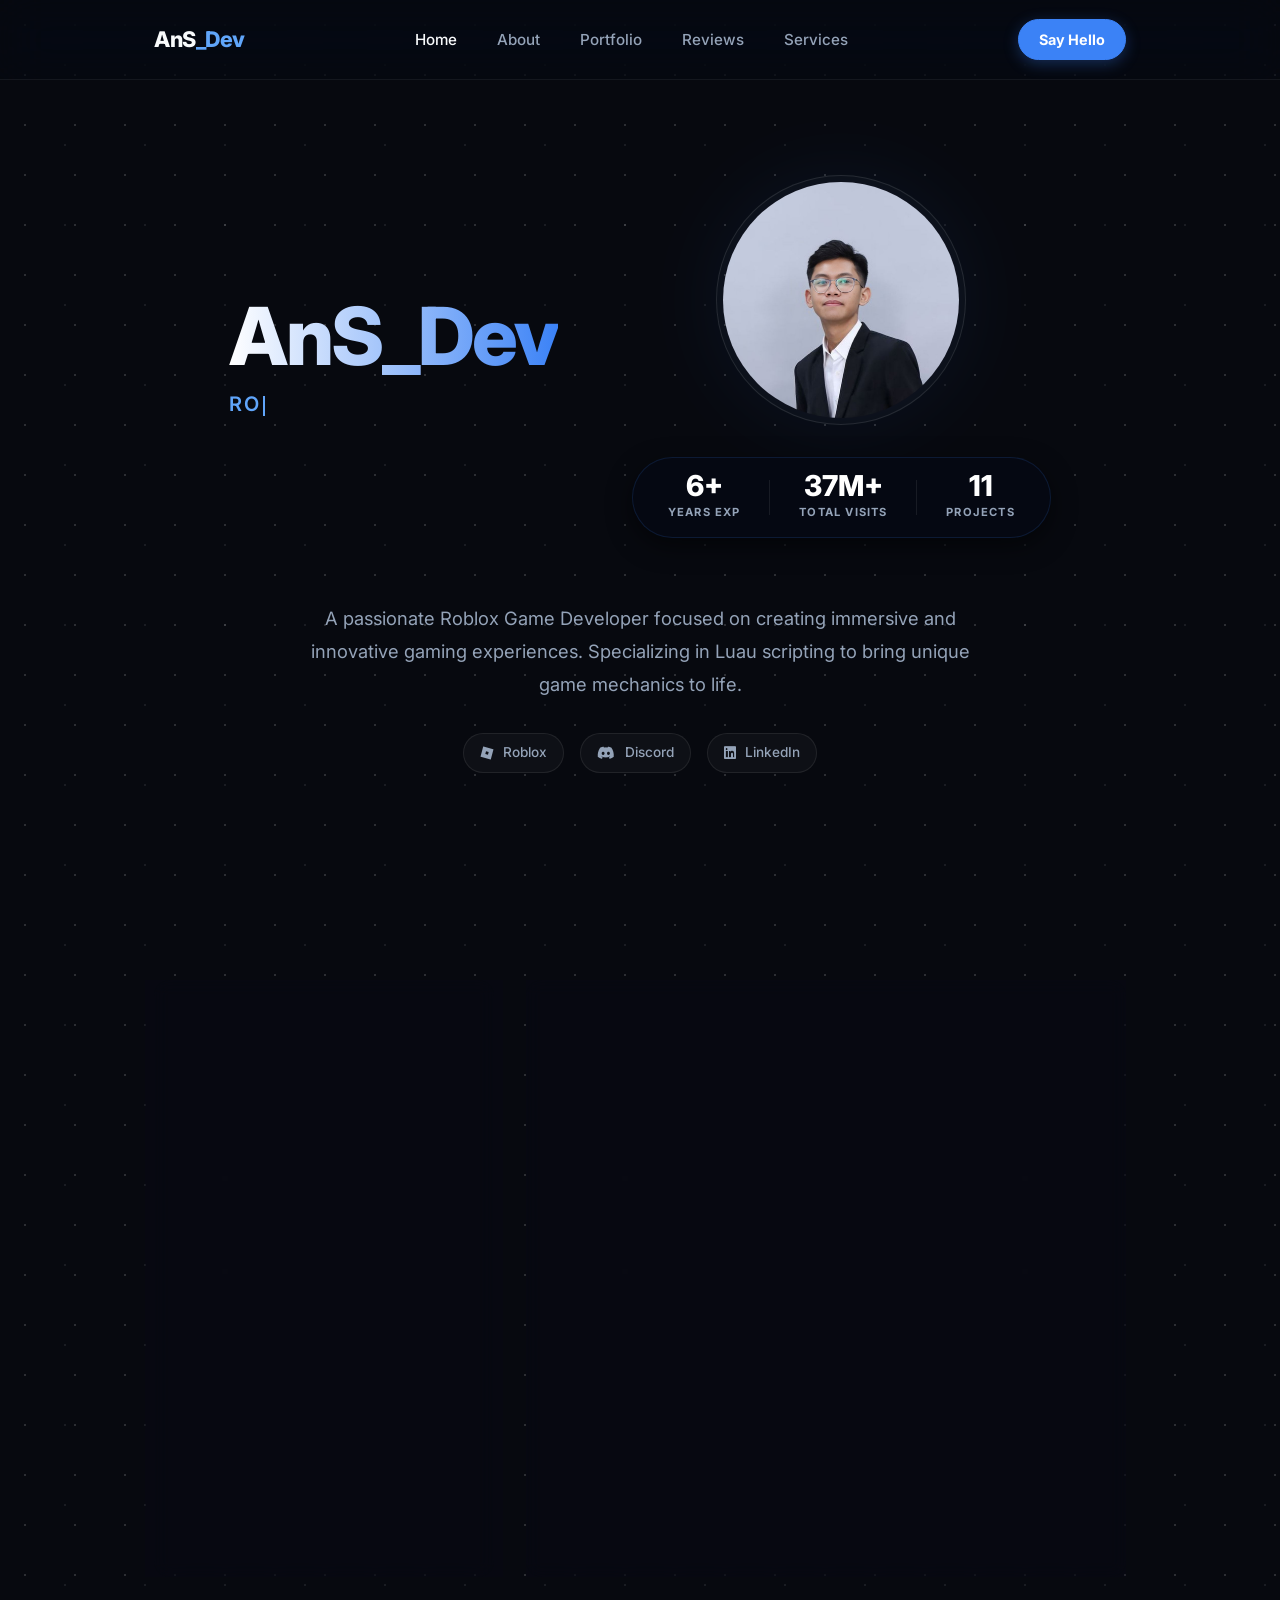
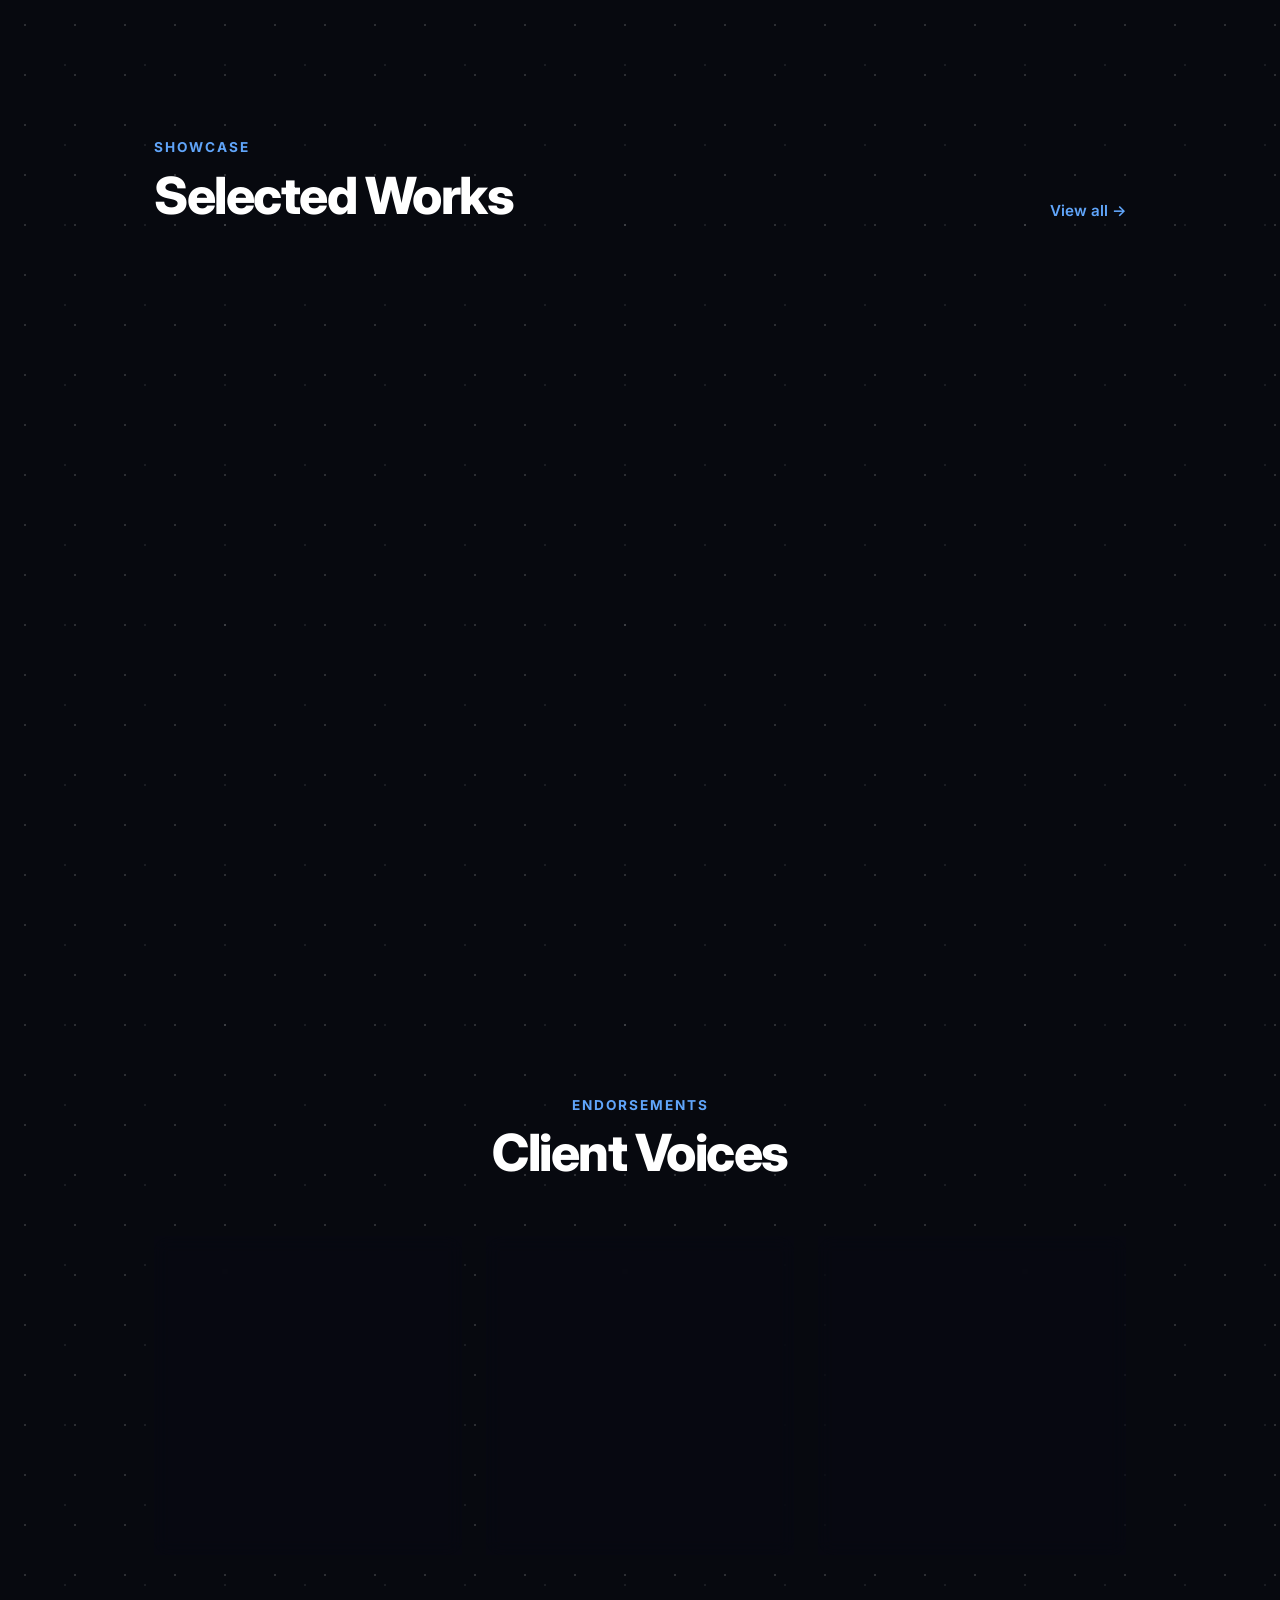
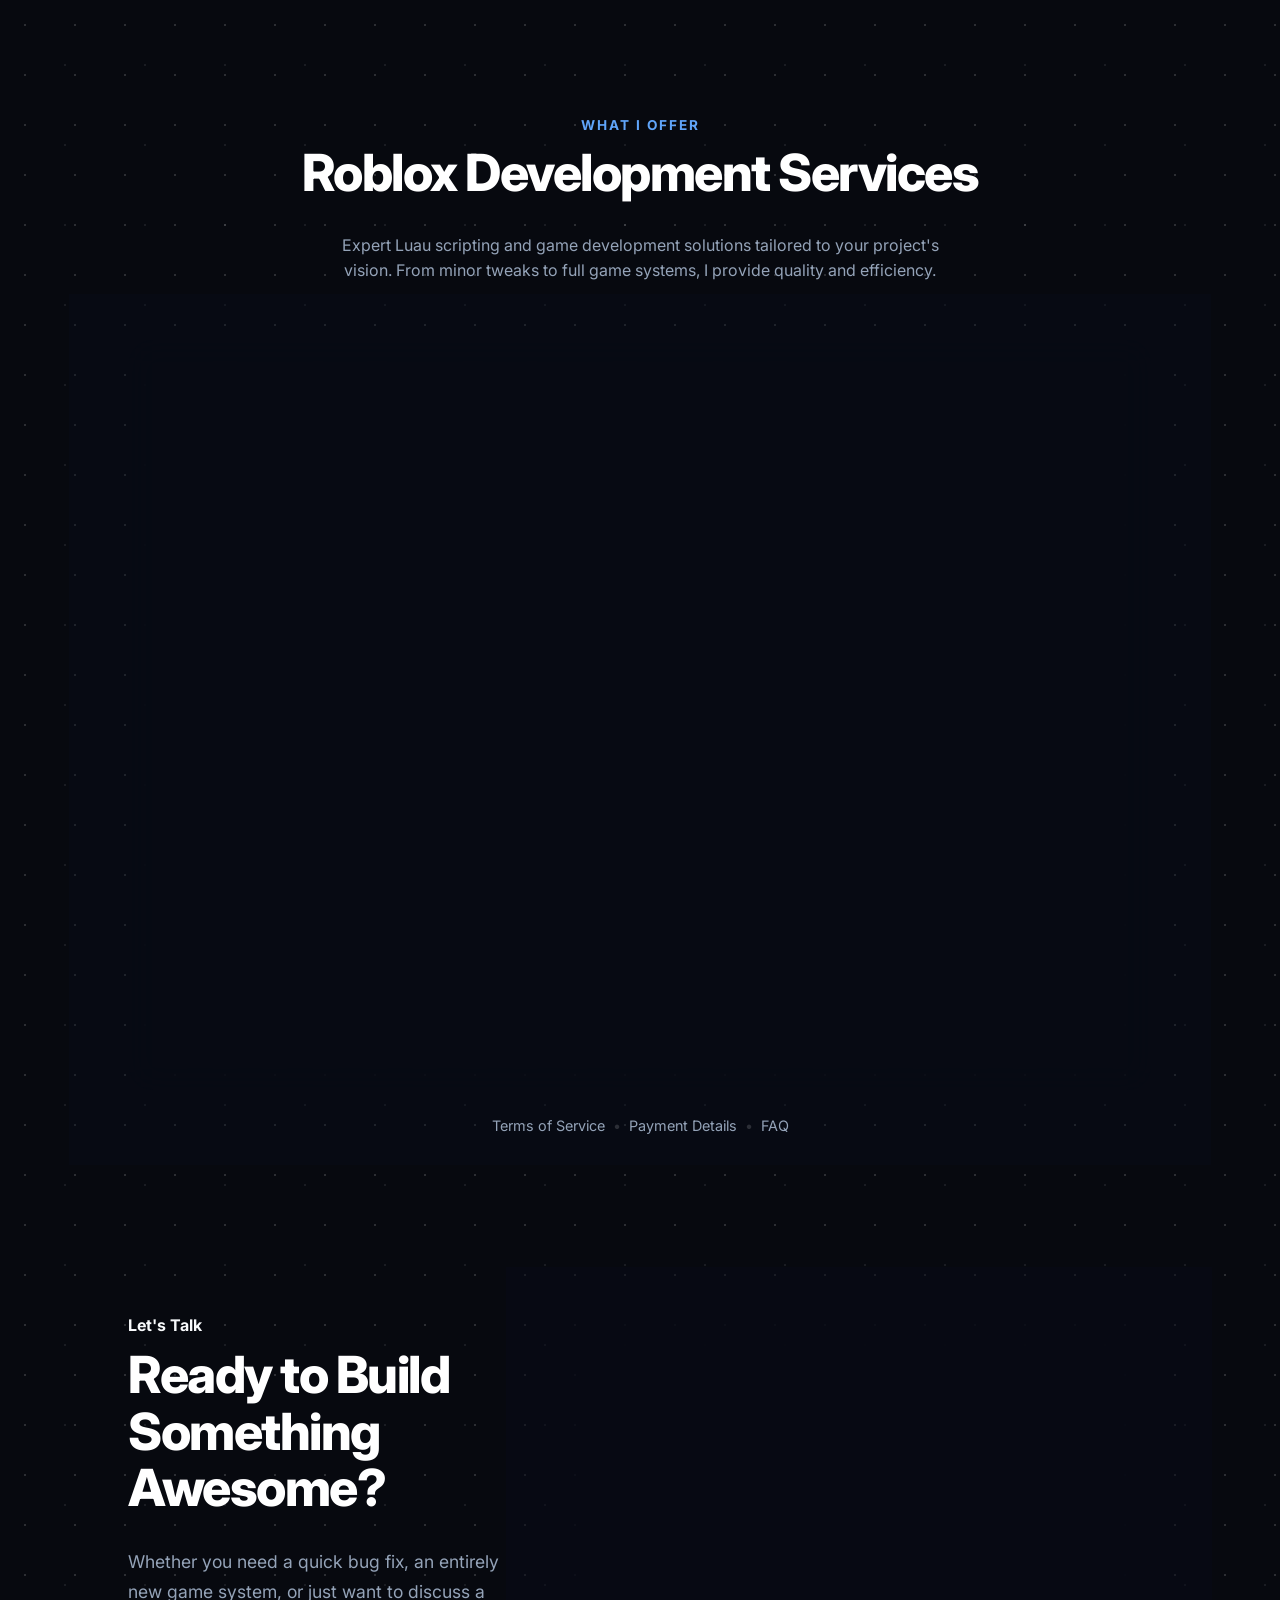
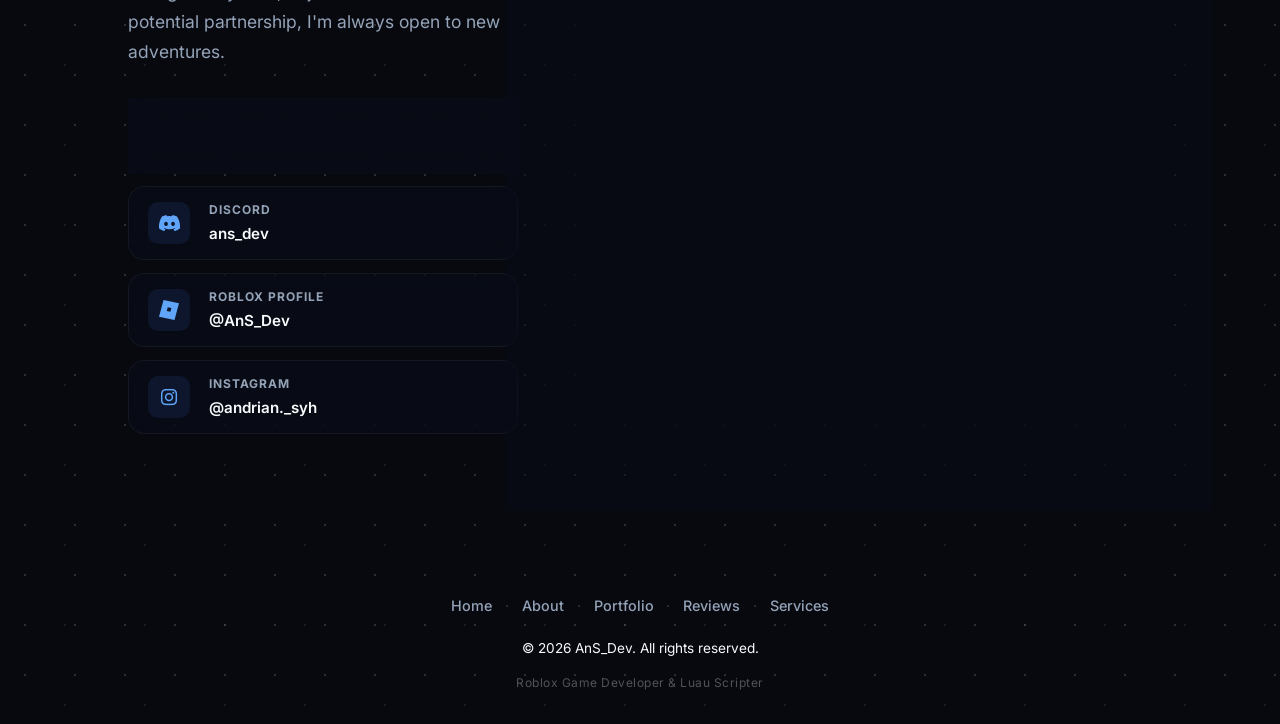
==== index.html @ 60442f39 "Add files via upload" ====
<!DOCTYPE html>
<html lang="en">

<head>
  <meta charset="UTF-8">
  <meta name="viewport" content="width=device-width, initial-scale=1.0">
  <title>AnS_Dev | Roblox Developer</title>
  <link rel="icon" type="image/jpeg" href="assets/images/fav-icon.webp">

  <link rel="preconnect" href="https://fonts.googleapis.com">
  <link rel="preconnect" href="https://fonts.gstatic.com" crossorigin>
  <link href="https://fonts.googleapis.com/css2?family=Inter:wght@400;500;600;700;800;900&display=swap"
    rel="stylesheet">
  <link rel="stylesheet" href="https://cdnjs.cloudflare.com/ajax/libs/font-awesome/6.5.2/css/all.min.css">

  <link rel="stylesheet" href="css/variables.css">
  <link rel="stylesheet" href="css/base.css">
  <link rel="stylesheet" href="css/components.css">
  <link rel="stylesheet" href="css/home.css">
  <link rel="stylesheet" href="css/about.css">
  <link rel="stylesheet" href="css/portfolio.css">
  <link rel="stylesheet" href="css/services.css">
  <link rel="stylesheet" href="css/contact.css">

  <script src="https://www.google.com/recaptcha/api.js" async defer></script>
</head>

<body>

  <!-- Navigation -->
  <header id="site-header">
    <div class="container nav-container">
      <a href="#home" class="logo">AnS<span>_Dev</span></a>
      <nav>
        <ul class="nav-links">
          <li><a href="#home" class="active">Home</a></li>
          <li><a href="#about">About</a></li>
          <li><a href="#portfolio">Portfolio</a></li>
          <li><a href="#reputation">Reviews</a></li>
          <li><a href="#services">Services</a></li>
        </ul>
      </nav>
      <div class="nav-actions" style="display: flex; align-items: center; gap: 1rem;">
        <a href="#contact" class="btn btn-primary">Say Hello</a>

        <!-- Mobile Menu Toggle -->
        <button class="mobile-toggle-btn" id="mobile-toggle-btn" aria-label="Toggle Menu">
          <span class="toggle-line toggle-line-top"></span>
          <span class="toggle-line toggle-line-bottom"></span>
        </button>
      </div>
    </div>
  </header>

  <!-- Mobile Glass Overlay Menu -->
  <div class="mobile-glass-menu" id="mobile-glass-menu">
    <div class="mobile-nav-container">
      <a href="#home" class="mobile-nav-item active">Home</a>
      <a href="#about" class="mobile-nav-item">About</a>
      <a href="#portfolio" class="mobile-nav-item">Portfolio</a>
      <a href="#reputation" class="mobile-nav-item">Reviews</a>
      <a href="#services" class="mobile-nav-item">Services</a>
    </div>
  </div>

  <main>
    <!-- Hybrid Layout Hero Section with Stats -->
    <section id="home" class="hero-section">
      <div class="container hero-container">

        <!-- Top Half: Title (Left) + Avatar & Stats (Right) -->
        <div class="hero-top-row">

          <div class="hero-title-group">
            <h1 class="hero-title" id="ui-profile-name">AnS_Dev</h1>
            <div class="hero-subtitle">
              <span class="typed-text"></span><span class="cursor"></span>
            </div>
          </div>

          <!-- Column for profile and stats combined -->
          <div class="hero-right-col">
            <div class="hero-avatar-large">
              <img id="ui-profile-avatar" src="assets/images/hero-img.jpg" alt="Profile">
            </div>

            <!-- Flexing Stats in a Pill -->
            <div class="hero-stats-mini" id="ui-stats-container">
              <!-- Auto generated by app.js from config.js -->
            </div>
          </div>

        </div>

        <!-- Bottom Half: Centered Description + Social Pills -->
        <div class="hero-bottom-group">
          <p class="hero-desc" id="ui-profile-desc">
            <!-- Auto generated by app.js from config.js -->
          </p>

          <div class="hero-social-actions">
            <!-- Social Pill: Roblox -->
            <a id="ui-social-roblox" href="#" target="_blank" class="social-pill" title="Roblox">
              <svg xmlns="http://www.w3.org/2000/svg" viewBox="0 0 256 256">
                <g transform="scale(5.12,5.12)">
                  <path
                    d="M12.125,1.99805c-0.43898,0.01834 -0.81457,0.32104 -0.92578,0.74609l-9.16602,34.83203c-0.06779,0.25668 -0.03074,0.52977 0.10298,0.75911c0.13372,0.22934 0.35314,0.3961 0.60991,0.46354l34.83398,9.16797c0.25668,0.06779 0.52977,0.03074 0.75911,-0.10298c0.22934,-0.13372 0.3961,-0.35314 0.46354,-0.60991l9.16602,-34.83398c0.06779,-0.25668 0.03074,-0.52977 -0.10298,-0.75911c-0.13372,-0.22934 -0.35314,-0.3961 -0.60991,-0.46354l-34.83398,-9.16602c-0.09674,-0.02587 -0.19681,-0.03706 -0.29687,-0.0332zM21.5,19l9.5,2.5l-2.5,9.5l-9.5,-2.5z">
                  </path>
                </g>
              </svg>
              Roblox
            </a>

            <!-- Social Pill: Discord -->
            <a id="ui-social-discord" href="#" target="_blank" class="social-pill" title="Discord">
              <i class="fab fa-discord"></i> Discord
            </a>

            <!-- Social Pill: LinkedIn -->
            <a id="ui-social-linkedin" href="#" target="_blank" class="social-pill" title="LinkedIn">
              <i class="fab fa-linkedin"></i> LinkedIn
            </a>
          </div>
        </div>

      </div>
    </section>

    <!-- About Section -->
    <section id="about" class="about-section" style="padding: 5rem 0;">
      <div class="container about-bento-grid">

        <!-- Left: Image Card, Tags, & Download CV -->
        <div class="glass-panel about-image-card">
          <div class="about-img-wrapper">
            <img id="ui-about-img" src="" alt="About Me">
          </div>

          <div class="about-skills-container" id="ui-about-skills">
            <!-- Auto generated by app.js -->
          </div>

          <div class="about-action-btn" style="width: 100%; display: flex; justify-content: center;">
            <a href="#" id="ui-about-cv" download class="btn btn-primary"
              style="padding-left: 2rem; padding-right: 2rem;">Download CV</a>
          </div>
        </div>

        <!-- Right: Text Description Card -->
        <div class="glass-panel about-content-card">
          <h4 class="section-eyebrow" id="ui-about-eyebrow"></h4>
          <h2 class="section-title-modern" id="ui-about-title"></h2>

          <div class="about-text-container" id="ui-about-paragraphs">
            <!-- Auto generated by app.js -->
          </div>
        </div>

      </div>
    </section>

    <!-- Portfolio / Projects Marquee Section -->
    <section id="portfolio" class="portfolio-section" style="padding: 5rem 0; overflow: hidden;">
      <div class="container">

        <!-- Header Controls -->
        <div style="display: flex; justify-content: space-between; align-items: flex-end; margin-bottom: 2rem;">
          <div>
            <h4 class="section-eyebrow">SHOWCASE</h4>
            <h2 class="section-title-modern" style="margin-bottom: 0;">Selected Works</h2>
          </div>

          <a href="projects.html" class="view-all-link">View all &rarr;</a>
        </div>

        <!-- Infinite Marquee Track Container -->
        <div class="marquee-track-container" id="ui-marquee-viewport">
          <div class="marquee-track" id="ui-portfolio-marquee-1">
            <!-- Auto generated by app.js -->
          </div>
          <div class="marquee-track track-reverse" id="ui-portfolio-marquee-2" style="margin-top: 1.5rem;">
            <!-- Auto generated by app.js -->
          </div>
        </div>

      </div>
    </section>

    <!-- Client Endorsements / Reputation Section -->
    <section id="reputation" class="reputation-section" style="padding: 5rem 0;">
      <div class="container">

        <div style="text-align: center; margin-bottom: 3.5rem;">
          <h4 class="section-eyebrow">ENDORSEMENTS</h4>
          <h2 class="section-title-modern">Client Voices</h2>
        </div>

        <!-- Grid for Testimonials -->
        <div class="testimonial-grid" id="ui-testimonial-grid">
          <!-- Auto generated by app.js -->
        </div>

        <div class="view-more-container" id="ui-testimonial-actions"
          style="text-align: center; margin-top: 3rem; display: none;">
          <button class="btn btn-outline" id="btn-load-more-testimonials">Show More Voices</button>
        </div>

      </div>
    </section>

    <!-- Services / Rate Cards Section -->
    <section id="services" class="services-section" style="padding: 5rem 0;">
      <div class="container">

        <div style="text-align: center; margin-bottom: 3.5rem;">
          <h4 class="section-eyebrow">WHAT I OFFER</h4>
          <h2 class="section-title-modern">Roblox Development Services</h2>
          <p class="section-subtitle"
            style="color: var(--text-muted); max-width: 600px; margin: 1rem auto 0; line-height: 1.6;">
            Expert Luau scripting and game development solutions tailored to your project's vision. From minor tweaks to
            full game systems, I provide quality and efficiency.
          </p>
        </div>

        <!-- Unified Pricing Board for Services -->
        <div class="pricing-board" id="ui-pricing-board">
          <!-- Auto generated by app.js -->
        </div>

        <!-- Service Info Links (ToS, Payment) -->
        <div class="service-info-links" id="ui-service-info-links">
          <!-- Auto generated by app.js -->
        </div>

        <!-- Services Content is dynamically injected here... -->
      </div>
    </section>

    <!-- ========================================== -->
    <!-- 6. CONTACT SECTION                         -->
    <!-- ========================================== -->
    <section id="contact" class="contact-section scroll-spy-section">
      <div class="container contact-container">

        <!-- Contact Info & Socials -->
        <div class="contact-info-panel">
          <div class="contact-header">
            <h4 class="section-subtitle">Let's Talk</h4>
            <h2 class="section-title-modern">Ready to Build<br>Something <span class="text-gradient">Awesome?</span>
            </h2>
            <p>Whether you need a quick bug fix, an entirely new game system, or just want to discuss a potential
              partnership, I'm always open to new adventures.</p>
          </div>

          <div class="contact-cards">
            <!-- Email -->
            <a href="mailto:mhmd.andriansyah07@gmail.com" class="contact-card-link">
              <div class="contact-icon-box"><i class="fas fa-envelope"></i></div>
              <div class="contact-text-box">
                <h4>Email</h4>
                <p>mhmd.andriansyah07@gmail.com</p>
              </div>
            </a>

            <!-- Discord -->
            <a href="https://discordapp.com/users/693102105950683179" target="_blank" class="contact-card-link">
              <div class="contact-icon-box"><i class="fab fa-discord"></i></div>
              <div class="contact-text-box">
                <h4>Discord</h4>
                <p>ans_dev</p>
              </div>
            </a>

            <!-- Roblox -->
            <a href="https://www.roblox.com/users/677682595/profile" target="_blank" class="contact-card-link">
              <div class="contact-icon-box">
                <svg viewBox="0 0 24 24" fill="currentColor" width="20" height="20">
                  <path d="M5.4 0L0 20.2l18.6 3.8L24 3.8 5.4 0zm5.1 8.8l4.4.9-1.2 4.4-4.4-.9 1.2-4.4z" />
                </svg>
              </div>
              <div class="contact-text-box">
                <h4>Roblox Profile</h4>
                <p>@AnS_Dev</p>
              </div>
            </a>

            <!-- Instagram -->
            <a href="https://instagram.com/andrian._syh" target="_blank" class="contact-card-link">
              <div class="contact-icon-box"><i class="fab fa-instagram"></i></div>
              <div class="contact-text-box">
                <h4>Instagram</h4>
                <p>@andrian._syh</p>
              </div>
            </a>
          </div>
        </div>

        <!-- The Glass Form -->
        <div class="contact-form-wrapper">
          <form id="premium-contact-form">
            <div class="form-group">
              <input type="text" id="contact-name" name="name" class="form-input" placeholder="Your Name" required>
              <label for="contact-name" class="form-label">Your Name</label>
            </div>

            <div class="form-group">
              <input type="email" id="contact-email" name="email" class="form-input" placeholder="Your Email" required>
              <label for="contact-email" class="form-label">Your Email</label>
            </div>

            <div class="form-group textarea-group">
              <textarea id="contact-message" name="message" class="form-input" placeholder="Project Details..." rows="4"
                style="resize: none;" required></textarea>
              <label for="contact-message" class="form-label">Project Details...</label>
            </div>

            <!-- ReCAPTCHA v2 (Dark Theme inside iframe via data-theme) -->
            <div class="captcha-wrapper">
              <div class="g-recaptcha" data-sitekey="6Lf6-j8rAAAAALozzBnYxIeJj6fZhQrH_UfMYrLN" data-theme="dark"></div>
            </div>

            <button type="submit" class="btn btn-primary form-submit-btn" id="contact-submit-btn">
              <span>Send Transmission</span> <i class="fas fa-paper-plane"></i>
            </button>

            <!-- Success/Error Message Container -->
            <div id="contact-status-msg" class="form-status"></div>
          </form>
        </div>

      </div>
    </section>
  </main>

  <!-- === Glassmorphism Project Modal === -->
  <div class="project-modal-overlay" id="project-modal">
    <div class="glass-panel project-modal-content">
      <button class="modal-close-btn" id="modal-close-btn" aria-label="Close">&times;</button>

      <div class="modal-body">
        <!-- Left: Image -->
        <div class="modal-img-wrapper">
          <img id="modal-img" src="" alt="Project">
        </div>

        <!-- Right: Text Content -->
        <div class="modal-info">
          <div class="modal-header-text">
            <h2 id="modal-title" class="section-title-modern" style="margin-bottom: 0.5rem; font-size: 2.2rem;">Title
            </h2>
            <div id="modal-tags" class="about-skills-container"
              style="justify-content: flex-start; margin-bottom: 1.5rem;"></div>
          </div>

          <div class="modal-scroll-area">
            <h4 class="modal-subheading">About the Project</h4>
            <p id="modal-desc" class="modal-p-text"></p>

            <h4 class="modal-subheading" style="margin-top: 1.5rem;">My Contributions</h4>
            <ul id="modal-contributions" class="modal-list"></ul>
          </div>

          <div class="modal-actions" style="margin-top: 2rem;">
            <a href="#" id="modal-link" target="_blank" class="btn btn-primary" style="width: 100%;">Play on Roblox</a>
          </div>
        </div>
      </div>
    </div>
  </div>
  <!-- === General Info Modal (ToS, Payments) === -->
  <div class="project-modal-overlay" id="info-modal">
    <div class="glass-panel info-modal-panel">
      <button class="modal-close-btn" id="info-modal-close-btn">&times;</button>
      <div class="info-modal-layout">
        <!-- Left Sidebar: Section Navigation -->
        <div class="info-modal-sidebar">
          <div class="info-modal-search" id="info-modal-search" style="display: none;">
            <i class="fas fa-search"></i>
            <input type="text" id="info-search-input" placeholder="Search topics..." autocomplete="off">
          </div>
          <div class="info-modal-sidebar-nav" id="info-modal-nav">
            <!-- Dynamically populated by app.js -->
          </div>
        </div>
        <!-- Right Panel: Active Section Content -->
        <div class="info-modal-main">
          <div class="info-modal-header">
            <h2 id="info-modal-title">Title</h2>
            <p class="info-modal-subtitle" id="info-modal-subtitle">Subtitle</p>
          </div>
          <div class="info-modal-content-area" id="info-modal-content">
            <!-- Dynamically populated by app.js -->
          </div>

          <!-- ToS Acceptance Module -->
          <div class="tos-acceptance-module" id="tos-acceptance-module" style="display: none;">
            <div class="tos-input-group">
              <input type="text" id="tos-signature-input" class="form-input" placeholder="Signature" autocomplete="off">
              <input type="email" id="tos-email-input" class="form-input" placeholder="Email Address"
                autocomplete="off">
            </div>
            <div class="tos-check-group">
              <input type="checkbox" id="tos-agree-checkbox" class="tos-checkbox">
              <label for="tos-agree-checkbox">I have fully read, understood, and agree to the Terms of Service.</label>
            </div>
            <button id="tos-accept-btn" class="btn-primary" disabled>Accept Terms</button>
          </div>

        </div>
      </div>
    </div>
  </div>

  <!-- Clean Footer Section -->
  <footer class="site-footer">
    <div class="container footer-content">
      <div class="footer-links">
        <a href="#home">Home</a><span class="dot">&middot;</span>
        <a href="#about">About</a><span class="dot">&middot;</span>
        <a href="#portfolio">Portfolio</a><span class="dot">&middot;</span>
        <a href="#reputation">Reviews</a><span class="dot">&middot;</span>
        <a href="#services">Services</a>
      </div>
      <p class="footer-copyright">
        &copy; <span id="current-year">20XX </span> AnS_Dev. All rights reserved.
      </p>
      <p class="footer-disclaimer">
        Roblox Game Developer & Luau Scripter
      </p>
    </div>
  </footer>

  <!-- Firebase & Firestore Integration -->
  <script type="module">
    import { initializeApp } from "https://www.gstatic.com/firebasejs/12.11.0/firebase-app.js";
    import { getFirestore, collection, addDoc, getDoc, doc, serverTimestamp } from "https://www.gstatic.com/firebasejs/12.11.0/firebase-firestore.js";

    const firebaseConfig = {
      apiKey: "AIzaSyD8eIF0vWzpZBJw0HGtukOdY3C5zETGAsk",
      authDomain: "portfolio-e5480.firebaseapp.com",
      projectId: "portfolio-e5480",
      storageBucket: "portfolio-e5480.firebasestorage.app",
      messagingSenderId: "191089428339",
      appId: "1:191089428339:web:b8a72f8ada5dda7225e706",
      measurementId: "G-TWNEQXWCZ6"
    };

    // Initialize Firebase Services
    const app = initializeApp(firebaseConfig);
    const db = getFirestore(app);

    // Expose a globally accessible function for app.js to interact with Firestore
    window.saveSignatureToDatabase = async function (signatureName, extraData = {}) {
      try {
        // Calculate expiration 30 days in the future for Firestore TTL
        const ttlDate = new Date();
        ttlDate.setDate(ttlDate.getDate() + 30);

        const docRef = await addDoc(collection(db, "tos_agreements"), {
          signature: signatureName,
          agreedAt: serverTimestamp(),
          deleteTimestamp: ttlDate,
          deviceInfo: navigator.userAgent,
          ...extraData
        });
        console.log("ToS Agreement successfully securely logged. Doc ID:", docRef.id);
        return { success: true, id: docRef.id };
      } catch (error) {
        console.error("Firestore Transaction Failed:", error);
        return { success: false, error: error };
      }
    };

    // Retrieve signed data from Firestore by ID for returning users
    window.getSignatureFromDatabase = async function (docId) {
      if (!docId) return { success: false, error: "Missing ID" };
      try {
        const docRef = doc(db, "tos_agreements", docId);
        const docSnap = await getDoc(docRef);

        if (docSnap.exists()) {
          const data = docSnap.data();
          // Convert Firestore timestamp to readable string if it exists
          const timestamp = data.agreedAt ? data.agreedAt.toDate().toLocaleString() : new Date().toLocaleString();
          return {
            success: true,
            data: {
              signature: data.signature,
              email: data.email,
              docId: docSnap.id,
              version: data.tosVersion || 'v1.0',
              timestamp: timestamp
            }
          };
        } else {
          return { success: false, error: "No such document!" };
        }
      } catch (error) {
        console.error("Firestore retrieval failed:", error);
        return { success: false, error: error };
      }
    };
  </script>

  <!-- PDF Generation Logic Libraries -->
  <script src="https://cdnjs.cloudflare.com/ajax/libs/jspdf/2.5.1/jspdf.umd.min.js"></script>

  <script src="js/config.js"></script>
  <script src="js/app.js"></script>
</body>

</html>
---- css/variables.css ----
:root {
  --font-sans: 'Inter', -apple-system, BlinkMacSystemFont, "Segoe UI", Roboto, sans-serif;

  /* OpenClaw Inspired Very Dark / Minimal Palette */
  --bg-dark: #07090f;
  /* Very dark navy, almost black */
  --bg-card: rgba(255, 255, 255, 0.02);
  --bg-card-hover: rgba(255, 255, 255, 0.04);

  /* Borders */
  --border-color: rgba(255, 255, 255, 0.08);
  /* Very faint white line */
  --border-glow: rgba(59, 130, 246, 0.4);
  /* Blue glow */

  /* Accents */
  --primary: #3b82f6;
  --primary-glow: #60a5fa;

  /* Text */
  --text-main: #f8fafc;
  /* Crisp clear white */
  --text-muted: #94a3b8;
  /* Slate gray */

  /* Utilities */
  --nav-height: 80px;
  --radius-sm: 8px;
  --radius-md: 16px;
  --radius-pill: 9999px;

  --transition-normal: 0.25s ease;
}
---- css/base.css ----
* {
  margin: 0;
  padding: 0;
  box-sizing: border-box;
}

html {
  scroll-behavior: smooth;
  scroll-padding-top: calc(var(--nav-height) + 1rem);
}

::selection {
  background: var(--primary);
  color: #050812;
  -webkit-text-fill-color: #050812;
}

body {
  font-family: var(--font-sans);
  background-color: var(--bg-dark);
  color: var(--text-main);
  line-height: 1.6;
  font-size: 16px;
  overflow-x: hidden;

  /* Starry 'space' dot background matching reference */
  background-image:
    radial-gradient(rgba(255, 255, 255, 0.15) 1px, transparent 1px),
    radial-gradient(rgba(255, 255, 255, 0.08) 1px, transparent 1px);
  background-size: 50px 50px, 80px 80px;
  background-position: 0 0, 25px 25px;
}

.container {
  max-width: 1100px;
  margin: 0 auto;
  padding: 0 5%;
}

a {
  text-decoration: none;
  color: inherit;
}

img {
  max-width: 100%;
  display: block;
}

ul {
  list-style: none;
}
---- css/components.css ----
/* UI Components */

/* --- Clean Glassmorphism --- */
.glass-panel {
  background: rgba(8, 11, 25, 0.25);
  backdrop-filter: blur(8px);
  -webkit-backdrop-filter: blur(8px);
  border: 1px solid rgba(255, 255, 255, 0.07);
  border-radius: var(--radius-md);
  transition: all var(--transition-normal);
  padding: 1.5rem;
}

.glass-panel:hover {
  background: rgba(8, 11, 25, 0.35);
  border-color: rgba(59, 130, 246, 0.2);
}

/* --- Navigation Bar --- */
/* Frosted Glass Effect */
header {
  position: fixed;
  top: 0;
  left: 0;
  width: 100%;
  height: var(--nav-height);
  z-index: 1000;
  display: flex;
  align-items: center;

  background: rgba(7, 9, 15, 0.35);
  /* Transparency */
  backdrop-filter: blur(24px) saturate(180%);
  -webkit-backdrop-filter: blur(24px) saturate(180%);
  border-bottom: 1px solid rgba(255, 255, 255, 0.06);

  transition: all var(--transition-normal);
}

/* Optional slight darkening on scroll, handled smoothly */
header.scrolled {
  background: rgba(7, 9, 15, 0.6);
  border-bottom: 1px solid rgba(255, 255, 255, 0.1);
  box-shadow: 0 4px 30px rgba(0, 0, 0, 0.3);
}

.nav-container {
  display: flex;
  justify-content: space-between;
  align-items: center;
  width: 100%;
  height: 100%;
}

.logo {
  font-size: 1.35rem;
  font-weight: 800;
  color: var(--text-main);
  letter-spacing: -0.5px;
}

.logo span {
  color: var(--primary-glow);
}

.nav-links {
  display: flex;
  gap: 2.5rem;
}

.nav-links a {
  font-size: 0.95rem;
  font-weight: 500;
  color: var(--text-muted);
  transition: color var(--transition-normal);
}

.nav-links a:hover,
.nav-links a.active {
  color: var(--text-main);
}

/* Basic Responsive Nav CSS */
@media (max-width: 900px) {
  .nav-links {
    display: none;
  }
}

/* --- Mobile Menu Toggle (Asymmetrical Style) --- */
.mobile-toggle-btn {
  display: none;
  /* Hidden on desktop */
  flex-direction: column;
  justify-content: center;
  align-items: flex-end;
  /* Align right */
  gap: 6px;
  width: 40px;
  height: 40px;
  background: rgba(255, 255, 255, 0.05);
  /* Slight pill shape for button */
  border: 1px solid rgba(255, 255, 255, 0.05);
  border-radius: 50%;
  /* Circle button */
  cursor: pointer;
  z-index: 2000;
  /* Above overlay */
  transition: all 0.3s ease;
  padding: 0 10px;
}

.mobile-toggle-btn:hover {
  background: rgba(255, 255, 255, 0.1);
}

.toggle-line {
  display: block;
  height: 2px;
  background-color: #fff;
  border-radius: 2px;
  transition: all 0.4s cubic-bezier(0.68, -0.6, 0.32, 1.6);
  /* Bouncy transition */
}

/* Top line is longer */
.toggle-line-top {
  width: 100%;
}

/* Bottom line is shorter */
.toggle-line-bottom {
  width: 60%;
}

/* Active Menu State for Toggle */
.mobile-toggle-btn.active .toggle-line-top {
  transform: translateY(4px) rotate(45deg);
  width: 100%;
}

.mobile-toggle-btn.active .toggle-line-bottom {
  transform: translateY(-4px) rotate(-45deg);
  width: 100%;
  /* Expands to match */
}

/* --- Mobile Glass Overlay Menu --- */
.mobile-glass-menu {
  position: fixed;
  top: 0;
  left: 0;
  width: 100vw;
  height: 100vh;
  background: rgba(5, 8, 18, 0.85);
  /* Dark tint */
  backdrop-filter: blur(20px);
  -webkit-backdrop-filter: blur(20px);
  z-index: 1500;
  display: flex;
  flex-direction: column;
  justify-content: center;
  align-items: center;
  opacity: 0;
  visibility: hidden;
  transition: all 0.4s cubic-bezier(0.4, 0, 0.2, 1);
  transform: translateY(-20px);
  /* Slight slide down effect */
}

.mobile-glass-menu.open {
  opacity: 1;
  visibility: visible;
  transform: translateY(0);
}

.mobile-nav-container {
  display: flex;
  flex-direction: column;
  gap: 2rem;
  text-align: center;
}

.mobile-nav-item {
  font-size: 2rem;
  font-weight: 700;
  color: var(--text-muted);
  text-decoration: none;
  letter-spacing: -1px;
  transition: all 0.3s ease;
  position: relative;
}

.mobile-nav-item:hover,
.mobile-nav-item.active {
  color: #fff;
  transform: scale(1.05);
}

/* Show toggle on mobile screens */
@media (max-width: 900px) {
  .mobile-toggle-btn {
    display: flex;
  }
}

/* --- Footer --- */
.site-footer {
  padding: 4rem 0 2rem;
  background: transparent;
  border-top: none;
  text-align: center;
}

.footer-content {
  display: flex;
  flex-direction: column;
  align-items: center;
  gap: 0.8rem;
}

.footer-links {
  display: flex;
  align-items: center;
  flex-wrap: wrap;
  justify-content: center;
  gap: 0.8rem;
  margin-bottom: 0.5rem;
}

.footer-links a {
  color: var(--text-muted);
  font-size: 0.9rem;
  text-decoration: none;
  font-weight: 500;
  transition: color var(--transition-normal);
}

.footer-links a:hover {
  color: var(--primary);
}

.footer-links .dot {
  color: rgba(255, 255, 255, 0.2);
  font-size: 0.9rem;
}

.footer-copyright {
  color: var(--text-main);
  font-size: 0.85rem;
}

.footer-disclaimer {
  color: rgba(255, 255, 255, 0.3);
  font-size: 0.75rem;
  letter-spacing: 0.5px;
}

/* --- Buttons & Pills --- */
.btn {
  display: inline-flex;
  align-items: center;
  justify-content: center;
  padding: 0.5rem 1.25rem;
  border-radius: var(--radius-pill);
  font-size: 0.9rem;
  font-weight: 600;
  transition: all var(--transition-normal);
  border: 1px solid transparent;
  cursor: pointer;
}

.btn-primary {
  background: var(--primary);
  /* Solid blue */
  border-color: var(--primary);
  color: #ffffff;
  box-shadow: 0 4px 15px rgba(59, 130, 246, 0.3);
  /* Subtle matching glow */
  font-weight: 700;
}

.btn-primary:hover {
  background: #2563eb;
  /* Slightly darker/vibrant */
  border-color: #2563eb;
  box-shadow: 0 6px 20px rgba(59, 130, 246, 0.5);
  /* Stronger glow */
  transform: translateY(-1px);
}

/* --- Social Pills --- */
.social-pill {
  display: inline-flex;
  align-items: center;
  background: rgba(255, 255, 255, 0.03);
  border: 1px solid var(--border-color);
  border-radius: var(--radius-pill);
  padding: 0.5rem 1rem;
  font-size: 0.85rem;
  color: var(--text-muted);
  font-weight: 500;
  gap: 0.6rem;
  transition: all var(--transition-normal);
  text-decoration: none;
}

.social-pill:hover {
  border-color: var(--border-glow);
  background: rgba(59, 130, 246, 0.05);
  /* very faint primary tint */
  color: var(--text-main);
  transform: translateY(-2px);
  box-shadow: 0 4px 15px rgba(59, 130, 246, 0.15);
}

.social-pill svg {
  width: 14px;
  height: 14px;
  fill: currentColor;
}

.social-pill i {
  font-size: 14px;
}
---- css/home.css ----
/* Hero - Hybrid Layout */
.hero-section {
  min-height: 100vh;
  display: flex;
  align-items: center;
  justify-content: center;
  padding-top: var(--nav-height);
  padding-bottom: 2rem;
}

.hero-container {
  width: 100%;
  max-width: 950px;
  display: flex;
  flex-direction: column;
  gap: 4rem;
  margin: 0 auto;
}

/* ============================
   Top Row: Title Left, Avatar & Stats Right
   ============================ */
.hero-top-row {
  display: flex;
  justify-content: space-between;
  align-items: center;
}

.hero-title-group {
  text-align: left;
}

@keyframes gradientMove {
  0% {
    background-position: 0% 50%;
  }

  50% {
    background-position: 100% 50%;
  }

  100% {
    background-position: 0% 50%;
  }
}

.hero-title {
  font-size: 5rem;
  font-weight: 800;
  letter-spacing: -2.5px;
  margin-bottom: 0.5rem;
  line-height: 1.1;
  background: linear-gradient(270deg, #ffffff 0%, #3b82f6 50%, #ffffff 100%);
  background-size: 200% auto;
  -webkit-background-clip: text;
  background-clip: text;
  -webkit-text-fill-color: transparent;
  display: inline-block;
  animation: gradientMove 5s ease infinite;
}

.hero-title::selection {
  background: var(--primary);
  color: #050812;
  -webkit-text-fill-color: #050812;
}

.hero-subtitle {
  font-size: 1.25rem;
  font-weight: 600;
  color: var(--primary-glow);
  letter-spacing: 2px;
  min-height: 1.5em;
  text-transform: uppercase;
  margin-bottom: 0;
}

/* Right Column (Avatar + Stats) */
.hero-right-col {
  display: flex;
  flex-direction: column;
  align-items: center;
  gap: 2rem;
  flex-shrink: 0;
}

@keyframes floatAvatar {

  0%,
  100% {
    transform: translateY(0);
  }

  50% {
    transform: translateY(-12px);
  }
}

.hero-avatar-large {
  width: 250px;
  height: 250px;
  border-radius: 50%;
  border: 1px solid rgba(255, 255, 255, 0.1);
  padding: 6px;
  background: var(--bg-card);
  position: relative;
  flex-shrink: 0;
  animation: floatAvatar 8s ease-in-out infinite;
}

/* Subtle glowing aura under the avatar */
.hero-avatar-large::after {
  content: '';
  position: absolute;
  top: 50%;
  left: 50%;
  width: 300px;
  height: 300px;
  background: radial-gradient(circle, var(--primary) 0%, transparent 70%);
  transform: translate(-50%, -50%);
  opacity: 0.2;
  z-index: -1;
  filter: blur(40px);
}

.hero-avatar-large img {
  width: 100%;
  height: 100%;
  border-radius: 50%;
  object-fit: cover;
}

/* Mini Stats (Flexing under avatar) - OpenClaw Solid Pill Style */
.hero-stats-mini {
  display: flex;
  align-items: center;
  gap: 1.8rem;
  background: #050812;
  /* Dark solid color, slight navy tint */
  border: 1px solid rgba(59, 130, 246, 0.15);
  /* Faint blue border matching theme */
  border-radius: 9999px;
  /* Perfect pill */
  padding: 0.9rem 2.2rem;
  box-shadow: 0 8px 25px rgba(0, 0, 0, 0.5);
  /* Soft drop shadow */
  transition: all var(--transition-normal);
  cursor: default;
}

.hero-stats-mini:hover {
  border-color: rgba(59, 130, 246, 0.4);
  box-shadow: 0 15px 35px rgba(59, 130, 246, 0.15);
  /* Soft primary glow */
  transform: translateY(-2px);
  /* Slight lift */
}

.stat-mini-item {
  display: flex;
  flex-direction: column;
  align-items: center;
  text-align: center;
  transition: all var(--transition-normal);
}

.stat-mini-item:hover {
  transform: scale(1.05);
}

.stat-mini-item h4 {
  font-size: 1.8rem;
  font-weight: 800;
  color: #ffffff;
  /* Crisp white */
  margin-bottom: 0.2rem;
  line-height: 1;
  transition: color var(--transition-normal);
}

.stat-mini-item:hover h4 {
  color: var(--primary-glow);
}

.stat-mini-item p {
  font-size: 0.7rem;
  color: var(--text-muted);
  font-weight: 700;
  text-transform: uppercase;
  letter-spacing: 1.2px;
}

.stat-mini-divider {
  width: 1px;
  height: 35px;
  background: rgba(255, 255, 255, 0.08);
  /* Faint thin line */
}

/* ============================
   Bottom Row: Centered Summary & Pills
   ============================ */
.hero-bottom-group {
  display: flex;
  flex-direction: column;
  align-items: center;
  text-align: center;
}

.hero-desc {
  font-size: 1.15rem;
  color: var(--text-muted);
  max-width: 700px;
  margin: 0 auto 2rem auto;
  line-height: 1.8;
}

.hero-social-actions {
  display: flex;
  gap: 1rem;
  align-items: center;
  justify-content: center;
  flex-wrap: wrap;
}


/* Center typed text */
.typed-text {
  font-weight: 600;
  color: var(--primary-glow);
}

.cursor {
  display: inline-block;
  width: 2px;
  height: 1em;
  background-color: var(--primary-glow);
  animation: blink 1s infinite;
  margin-left: 2px;
  vertical-align: middle;
}

@keyframes blink {

  0%,
  100% {
    opacity: 1;
  }

  50% {
    opacity: 0;
  }
}

/* Simple responsive rules */
@media (max-width: 900px) {
  .hero-top-row {
    flex-direction: column-reverse;
    text-align: center;
    gap: 3rem;
  }

  .hero-title-group {
    text-align: center;
  }

  .hero-title {
    font-size: 3.5rem;
    letter-spacing: -1.5px;
  }

  .hero-avatar-large {
    width: 180px;
    height: 180px;
  }

  .hero-desc {
    font-size: 1rem;
    padding: 0 1rem;
  }

  .hero-stats-mini {
    padding: 0.6rem 1rem;
    gap: 0.8rem;
  }

  .stat-mini-item h4 {
    font-size: 1.1rem;
  }

  .stat-mini-item p {
    font-size: 0.6rem;
    letter-spacing: 0px;
  }
}

@media (max-width: 480px) {
  .hero-title {
    font-size: 2.5rem;
    letter-spacing: -1px;
  }

  .hero-subtitle {
    font-size: 1rem;
  }

  .hero-avatar-large {
    width: 150px;
    height: 150px;
  }

  .hero-right-col {
    gap: 1.5rem;
  }

  .hero-stats-mini {
    flex-direction: row;
    gap: 0.5rem;
    padding: 0.8rem 1rem;
    width: 100%;
    justify-content: space-around;
  }

  .stat-mini-divider {
    height: 30px;
    margin: 0;
  }

  .hero-desc {
    font-size: 0.95rem;
  }

  .hero-social-actions {
    flex-direction: column;
    width: 100%;
    padding: 0 1rem;
  }

  .social-pill {
    width: 100%;
    justify-content: center;
  }
}

/* ============================
   Testimonials / Reputation
   ============================ */
.testimonial-grid {
  display: grid;
  grid-template-columns: repeat(3, 1fr);
  gap: 1.5rem;
}

.testimonial-card {
  padding: 1.5rem;
  display: flex;
  flex-direction: column;
  gap: 1.2rem;
  height: 100%;
  text-decoration: none;
  color: inherit;
  transition: all var(--transition-normal);
}

.testimonial-card:hover {
  transform: translateY(-5px);
  border-color: rgba(59, 130, 246, 0.4);
  box-shadow: 0 10px 30px rgba(0, 0, 0, 0.3);
}

.testi-header {
  display: flex;
  align-items: center;
  justify-content: space-between;
  gap: 1rem;
  flex-wrap: wrap;
}

.testi-profile {
  display: flex;
  align-items: center;
  gap: 0.8rem;
  flex: 1;
  min-width: 0;
}

.testi-avatar {
  width: 46px;
  height: 46px;
  min-width: 46px;
  border-radius: 50%;
  object-fit: cover;
  border: 1px solid rgba(255, 255, 255, 0.12);
  flex-shrink: 0;
  background: rgba(59, 130, 246, 0.15);
  /* Fallback bg color */
}

/* CSS-only letter avatar fallback */
.testi-avatar-fallback {
  width: 46px;
  height: 46px;
  min-width: 46px;
  border-radius: 50%;
  flex-shrink: 0;
  background: linear-gradient(135deg, rgba(59, 130, 246, 0.4), rgba(59, 130, 246, 0.1));
  border: 1px solid rgba(59, 130, 246, 0.3);
  display: flex;
  align-items: center;
  justify-content: center;
  font-size: 1rem;
  font-weight: 700;
  color: var(--primary-glow);
  text-transform: uppercase;
  letter-spacing: 0;
}

.testi-meta {
  display: flex;
  flex-direction: column;
}

.testi-name {
  font-weight: 700;
  color: #fff;
  font-size: 1rem;
  line-height: 1.2;
  white-space: nowrap;
  overflow: hidden;
  text-overflow: ellipsis;
}

.testi-title {
  font-size: 0.8rem;
  color: var(--text-muted);
  font-weight: 500;
  margin-top: 0.2rem;
  white-space: nowrap;
  overflow: hidden;
  text-overflow: ellipsis;
}

.testi-stars {
  color: var(--primary);
  font-size: 0.85rem;
  display: flex;
  gap: 0.15rem;
  flex-shrink: 0;
  align-items: center;
  margin-top: auto;
  align-self: flex-end;
}

.testi-text {
  color: var(--text-muted);
  font-size: 0.95rem;
  line-height: 1.6;
  font-style: italic;
  flex: 1;
}

/* === SHOW MORE PILL BUTTON === */
.btn-pill-show-more {
  background: transparent;
  border: 1px solid rgba(255, 255, 255, 0.15);
  border-radius: 50px;
  color: var(--text-light);
  padding: 0.6rem 1.2rem;
  font-size: 0.9rem;
  display: inline-flex;
  align-items: center;
  gap: 0.8rem;
  cursor: pointer;
  transition: all var(--transition-normal);
  text-decoration: none;
  font-family: inherit;
}

.btn-pill-show-more:hover {
  border-color: var(--primary);
  background: rgba(59, 130, 246, 0.1);
  transform: translateY(-2px);
  box-shadow: 0 5px 20px rgba(59, 130, 246, 0.15);
}

.btn-pill-icon {
  color: var(--text-muted);
  transition: transform var(--transition-normal), color var(--transition-normal);
}

.btn-pill-show-more:hover .btn-pill-icon {
  transform: translateX(3px);
  color: var(--primary);
}

@media (max-width: 900px) {
  .testimonial-grid {
    grid-template-columns: 1fr 1fr;
  }
}

@media (max-width: 600px) {
  .testimonial-grid {
    grid-template-columns: 1fr;
  }
}
---- css/about.css ----
/* About Section */
.about-section {
  padding: 6rem 0;
  min-height: 80vh;
  display: flex;
  align-items: center;
}

.about-bento-grid {
  display: grid;
  grid-template-columns: 340px 1fr;
  gap: 2rem;
}

/* Left Card: Image & Tags */
.about-image-card {
  padding: 2.2rem;
  display: flex;
  flex-direction: column;
  justify-content: flex-start;
  align-items: center;
  gap: 1.5rem;
}

.about-img-wrapper {
  width: 100%;
  aspect-ratio: 1/1;
  border-radius: var(--radius-md);
  overflow: hidden;
  position: relative;
  box-shadow: 0 10px 30px rgba(0, 0, 0, 0.4);
  border: 1px solid rgba(59, 130, 246, 0.15);
}

.about-img-wrapper img {
  width: 100%;
  height: 100%;
  object-fit: cover;
  display: block;
  transition: transform var(--transition-normal);
}

.about-image-card:hover .about-img-wrapper img {
  transform: scale(1.05);
}

/* Right Card: Content */
.about-content-card {
  padding: 3rem;
  display: flex;
  flex-direction: column;
  justify-content: flex-start;
}

.section-eyebrow {
  font-size: 0.85rem;
  color: var(--primary-glow);
  font-weight: 700;
  letter-spacing: 2px;
  text-transform: uppercase;
  margin-bottom: 0.5rem;
}

.section-title-modern {
  font-size: 3.2rem;
  font-weight: 800;
  color: #fff;
  margin-bottom: 2rem;
  letter-spacing: -1.5px;
  line-height: 1.1;
}

.about-text-container p {
  font-size: 1.05rem;
  color: var(--text-muted);
  line-height: 1.8;
  margin-bottom: 1.5rem;
}

.about-text-container p strong {
  color: #fff;
  font-weight: 700;
}

.about-skills-container {
  display: flex;
  flex-wrap: wrap;
  justify-content: center;
  gap: 0.5rem;
  margin-bottom: 0.5rem;
}

.skill-badge {
  background: rgba(255, 255, 255, 0.04);
  border: 1px solid rgba(255, 255, 255, 0.08);
  padding: 0.4rem 1rem;
  border-radius: 999px;
  font-size: 0.75rem;
  font-weight: 500;
  color: var(--text-main);
  transition: all var(--transition-normal);
  cursor: default;
}

.skill-badge:hover {
  border-color: rgba(59, 130, 246, 0.5);
  background: rgba(59, 130, 246, 0.1);
  color: #ffffff;
  transform: translateY(-2px);
  box-shadow: 0 5px 15px rgba(59, 130, 246, 0.15);
}

/* --- Responsive Adjustments --- */
@media (max-width: 900px) {
  .about-bento-grid {
    grid-template-columns: 1fr;
  }

  .about-image-card {
    max-width: 400px;
    margin: 0 auto;
  }

  .about-content-card {
    padding: 2.5rem;
  }

  .section-title-modern {
    font-size: 2.5rem;
  }
}

@media (max-width: 480px) {
  .about-section {
    padding: 4rem 0;
  }

  .about-content-card {
    padding: 1.5rem;
  }

  .section-title-modern {
    font-size: 2.2rem;
  }
}
---- css/portfolio.css ----
/* PORTFOLIO GRID & CARDS */

.portfolio-filters {
  display: flex;
  justify-content: center;
  flex-wrap: wrap;
  gap: 1rem;
  margin-bottom: 3rem;
}

.filter-btn {
  background: rgba(255, 255, 255, 0.03);
  border: 1px solid rgba(255, 255, 255, 0.08);
  padding: 0.6rem 1.5rem;
  border-radius: 999px;
  color: var(--text-muted);
  font-weight: 600;
  font-size: 0.9rem;
  cursor: pointer;
  transition: all 0.3s ease;
}

.filter-btn:hover {
  background: rgba(255, 255, 255, 0.08);
  color: #fff;
}

.filter-btn.active {
  background: var(--primary);
  border-color: var(--primary);
  color: #fff;
  box-shadow: 0 4px 15px rgba(59, 130, 246, 0.3);
}

.portfolio-grid {
  display: grid;
  grid-template-columns: repeat(2, 1fr);
  gap: 2rem;
  margin-bottom: 3rem;
}

.project-card {
  display: flex;
  flex-direction: column;
  padding: 0;
  overflow: hidden;
  cursor: pointer;
}

.project-card-content {
  padding: 1.5rem;
  display: flex;
  flex-direction: column;
  flex: 1;
}

.project-thumb {
  width: 100%;
  aspect-ratio: 16/9;
  overflow: hidden;
  border-bottom: 1px solid rgba(255, 255, 255, 0.05);
}

.project-thumb img {
  width: 100%;
  height: 100%;
  object-fit: cover;
  transition: transform 0.5s ease;
}

.project-card:hover .project-thumb img {
  transform: scale(1.08);
}

.project-title {
  font-size: 1.4rem;
  font-weight: 700;
  color: #fff;
  margin-bottom: 0.5rem;
  display: flex;
  justify-content: space-between;
  align-items: center;
}

.project-visits {
  font-size: 0.8rem;
  color: var(--primary-glow);
  background: rgba(59, 130, 246, 0.1);
  padding: 0.3rem 0.6rem;
  border-radius: 4px;
  font-weight: 700;
}

.project-genre {
  color: var(--text-muted);
  font-size: 0.9rem;
  font-weight: 500;
  margin-bottom: 1.2rem;
}

/* === GLASS MODAL === */

.project-modal-overlay {
  position: fixed;
  top: 0;
  left: 0;
  width: 100vw;
  height: 100vh;
  background: rgba(5, 8, 18, 0.85);
  backdrop-filter: blur(12px);
  -webkit-backdrop-filter: blur(12px);
  z-index: 3000;
  display: flex;
  justify-content: center;
  align-items: center;
  opacity: 0;
  visibility: hidden;
  transition: all 0.3s ease;
}

.project-modal-overlay.open {
  opacity: 1;
  visibility: visible;
}

.project-modal-content {
  width: 90%;
  max-width: 900px;
  max-height: 90vh;
  position: relative;
  display: flex;
  flex-direction: column;
  transform: scale(0.95) translateY(20px);
  transition: all 0.4s cubic-bezier(0.175, 0.885, 0.32, 1.275);
  overflow: hidden;
  padding: 0;
}

.project-modal-overlay.open .project-modal-content {
  transform: scale(1) translateY(0);
}

.modal-close-btn {
  position: absolute;
  top: 1rem;
  right: 1.5rem;
  background: transparent;
  border: none;
  color: rgba(255, 255, 255, 0.5);
  font-size: 2.5rem;
  cursor: pointer;
  z-index: 10;
  transition: color 0.3s ease;
  line-height: 1;
}

.modal-close-btn:hover {
  color: #fff;
}

.modal-body {
  display: grid;
  grid-template-columns: 1fr 1fr;
  height: 100%;
}

.modal-img-wrapper {
  background: #000;
}

.modal-img-wrapper img {
  width: 100%;
  height: 100%;
  object-fit: cover;
  opacity: 0.85;
}

.modal-info {
  padding: 3rem 2.5rem;
  display: flex;
  flex-direction: column;
  max-height: 90vh;
}

.modal-scroll-area {
  flex: 1;
  overflow-y: auto;
  padding-right: 1rem;
}

/* Custom Scrollbar for Modal */
.modal-scroll-area::-webkit-scrollbar {
  width: 6px;
}

.modal-scroll-area::-webkit-scrollbar-track {
  background: rgba(255, 255, 255, 0.02);
}

.modal-scroll-area::-webkit-scrollbar-thumb {
  background: rgba(255, 255, 255, 0.1);
  border-radius: 10px;
}

.modal-subheading {
  font-size: 0.9rem;
  color: var(--primary-glow);
  text-transform: uppercase;
  letter-spacing: 2px;
  margin-bottom: 0.8rem;
  font-weight: 700;
}

.modal-p-text {
  color: var(--text-muted);
  font-size: 0.95rem;
  line-height: 1.7;
}

.modal-list {
  list-style: none;
  padding: 0;
}

.modal-list li {
  color: var(--text-main);
  font-size: 0.95rem;
  line-height: 1.6;
  margin-bottom: 0.8rem;
  padding-left: 1.5rem;
  position: relative;
}

.modal-list li::before {
  content: "▹";
  color: var(--primary);
  position: absolute;
  left: 0;
  top: 0;
  font-size: 1.2rem;
}

/* === MARQUEE CONVEYER BELT (Home Page) === */

.view-all-link {
  color: var(--primary-glow);
  font-size: 0.95rem;
  font-weight: 600;
  text-decoration: none;
  transition: all 0.3s ease;
  display: inline-flex;
  align-items: center;
  gap: 0.5rem;
}

.view-all-link:hover {
  color: #fff;
  transform: translateX(4px);
}

.marquee-track-container {
  width: 100%;
  overflow: hidden;
  position: relative;
  /* fade out edges slightly */
  mask-image: linear-gradient(to right, transparent, black 5%, black 95%, transparent);
  -webkit-mask-image: linear-gradient(to right, transparent, black 10%, black 90%, transparent);
  padding: 1rem 0 3rem;
}

.marquee-track {
  display: flex;
  gap: 1.5rem;
  width: max-content;
  animation: scrollMarquee 45s linear infinite;
}

.marquee-track.track-reverse {
  animation: scrollMarqueeReverse 45s linear infinite;
}

.marquee-track:hover {
  animation-play-state: paused !important;
  /* Smooth individual hover stop */
}

@keyframes scrollMarquee {
  0% {
    transform: translateX(0);
  }

  100% {
    transform: translateX(-50%);
  }

  /* Animates half way (over duplicated items) */
}

@keyframes scrollMarqueeReverse {
  0% {
    transform: translateX(-50%);
  }

  100% {
    transform: translateX(0);
  }
}

.marquee-track .project-card {
  width: 320px;
  flex-shrink: 0;
  transition: transform 0.4s cubic-bezier(0.175, 0.885, 0.32, 1.275);
}

.marquee-track .project-card:hover {
  transform: scale(1.03);
}

/* Mobile Adjustments */
@media (max-width: 900px) {
  .portfolio-grid {
    grid-template-columns: repeat(2, 1fr);
    gap: 1rem;
  }

  .project-card-content {
    padding: 1rem;
  }

  .project-title {
    font-size: 1.1rem;
    flex-direction: column;
    align-items: flex-start;
    gap: 0.5rem;
  }

  .project-btn-mobile {
    padding: 0.5rem 1rem;
    font-size: 0.8rem;
  }

  .marquee-track-container {
    mask-image: none;
    -webkit-mask-image: none;
  }

  .modal-body {
    grid-template-columns: 1fr;
    overflow-y: auto;
    /* Scroll the whole modal on mobile */
  }

  .modal-img-wrapper {
    height: 250px;
  }

  .modal-info {
    padding: 2rem 1.5rem;
    max-height: none;
    /* Let it stretch */
  }

  .modal-scroll-area {
    overflow-y: visible;
    /* Disable inner scroll on mobile */
  }
}

/* === PAGINATION === */
.pagination-controls {
  display: flex;
  justify-content: center;
  align-items: center;
  gap: 0.5rem;
  margin-top: 2rem;
}

.page-btn {
  background: rgba(255, 255, 255, 0.03);
  border: 1px solid rgba(255, 255, 255, 0.1);
  color: var(--text-muted);
  width: 40px;
  height: 40px;
  border-radius: 8px;
  display: flex;
  justify-content: center;
  align-items: center;
  font-weight: 600;
  cursor: pointer;
  transition: all 0.3s ease;
}

.page-btn:hover:not(:disabled) {
  background: rgba(255, 255, 255, 0.08);
  color: #fff;
}

.page-btn.active {
  background: var(--primary);
  border-color: var(--primary);
  color: #fff;
  box-shadow: 0 4px 15px rgba(59, 130, 246, 0.3);
}

.page-btn:disabled {
  opacity: 0.3;
  cursor: not-allowed;
}
---- css/services.css ----
/* ============================
   Services / Pricing Board Section
   ============================ */

.services-section .container {
  max-width: 1150px;
}

/* The Main Glass Board Container */
.pricing-board {
  position: relative;
  display: grid;
  grid-template-columns: repeat(3, 1fr);
  background: rgba(10, 15, 30, 0.35);
  /* Base glass tint */
  backdrop-filter: blur(16px);
  -webkit-backdrop-filter: blur(16px);
  border: 1px solid rgba(255, 255, 255, 0.08);
  border-radius: calc(var(--radius-md) + 8px);
  /* Gently rounded corners */
  margin-top: 3rem;
  /* Extra top margin for badge popping out */
  box-shadow: 0 15px 40px rgba(0, 0, 0, 0.2);
  transition: border-color var(--transition-normal), box-shadow var(--transition-normal);
}

.pricing-board:hover {
  border-color: rgba(59, 130, 246, 0.4);
  box-shadow: 0 15px 40px rgba(59, 130, 246, 0.1);
}

/* Interactive Hover Mouse Glow */
.pricing-board::before {
  content: "";
  position: absolute;
  top: 0;
  left: 0;
  right: 0;
  bottom: 0;
  pointer-events: none;
  /* Let clicks pass to buttons */
  background: radial-gradient(circle 350px at var(--mouse-x, -500px) var(--mouse-y, -500px),
      rgba(59, 130, 246, 0.18),
      transparent 80%);
  z-index: 0;
  opacity: 0;
  transition: opacity 0.4s ease;
  border-radius: inherit;
}

.pricing-board:hover::before {
  opacity: 1;
}

/* Individual Columns inside the Board */
.pricing-col {
  position: relative;
  z-index: 1;
  padding: 4rem 2rem;
  display: flex;
  flex-direction: column;
  align-items: center;
  border-right: 1px dashed rgba(255, 255, 255, 0.1);
  transition: background 0.3s ease;
}

.pricing-col:first-child {
  border-top-left-radius: inherit;
  border-bottom-left-radius: inherit;
}

.pricing-col:last-child {
  border-right: none;
  border-top-right-radius: inherit;
  border-bottom-right-radius: inherit;
}

/* Highlight the Recommended Tier */
.pricing-col.recommended {
  background: rgba(59, 130, 246, 0.04);
  /* Faint highlight background */
  box-shadow: 0 0 20px rgba(59, 130, 246, 0.05) inset;
  /* Slight inner light */
}

/* The "Best Value" Badge for Recommended Option */
.recommended-badge {
  position: absolute;
  top: 0;
  left: 50%;
  transform: translate(-50%, -50%);
  background: linear-gradient(135deg, var(--primary), var(--primary-glow));
  color: #fff;
  padding: 0.4rem 1.5rem;
  border-radius: var(--radius-pill);
  font-size: 0.75rem;
  font-weight: 800;
  text-transform: uppercase;
  letter-spacing: 1px;
  box-shadow: 0 5px 15px rgba(59, 130, 246, 0.4);
  z-index: 2;
  white-space: nowrap;
}

/* Graphic/Icon at the top */
.pricing-icon {
  font-size: 3rem;
  color: rgba(255, 255, 255, 0.8);
  margin-bottom: 1.5rem;
  transition: transform var(--transition-normal);
}

.pricing-col:hover .pricing-icon {
  transform: scale(1.1) translateY(-5px);
  color: var(--primary-glow);
}

.pricing-col.recommended .pricing-icon {
  color: var(--primary);
}

/* Sub-heading / Title (like "PERSONAL" in ref) */
.pricing-title {
  font-size: 0.95rem;
  color: var(--text-muted);
  text-transform: uppercase;
  letter-spacing: 2.5px;
  font-weight: 700;
  margin-bottom: 2rem;
  padding-bottom: 2rem;
  width: 100%;
  text-align: center;
  border-bottom: 1px solid rgba(255, 255, 255, 0.08);
  /* Single separator line below title */
}

.pricing-features {
  display: flex;
  flex-direction: column;
  width: 100%;
  margin-bottom: 2.5rem;
  flex: 1;
  list-style: none;
  padding-left: 0;
  text-align: left;
}

.pricing-feature-item {
  display: flex;
  align-items: flex-start;
  padding: 0;
  margin-bottom: 1.2rem;
  font-size: 0.95rem;
  color: var(--text-main);
  font-weight: 500;
  border: none;
  line-height: 1.5;
}

/* Emphasize text a bit more on hover */
.pricing-col:hover .pricing-feature-item {
  color: #fff;
}

/* The Big Price at Bottom */
.pricing-price {
  text-align: center;
  font-size: 1.8rem;
  font-weight: 800;
  color: var(--primary-glow);
  margin-top: auto;
  margin-bottom: 1.5rem;
  line-height: 1.2;
}

.pricing-price small {
  display: block;
  font-size: 1rem;
  font-weight: 500;
  color: var(--text-muted);
  margin-top: 0.2rem;
}

/* CTA Buttons */
.pricing-btn {
  width: 100%;
  text-align: center;
  border-radius: var(--radius-pill);
  padding: 0.8rem 1rem;
  font-size: 0.95rem;
  font-weight: 600;
  text-transform: uppercase;
  letter-spacing: 0.5px;
  transition: all var(--transition-normal);
  cursor: pointer;
}

.pricing-btn.btn-outline {
  background: transparent;
  color: var(--text-main);
  border: 1px solid rgba(255, 255, 255, 0.2);
}

.pricing-btn.btn-outline:hover {
  background: rgba(255, 255, 255, 0.08);
  border-color: rgba(255, 255, 255, 0.4);
}

.pricing-btn.btn-primary {
  background: var(--primary);
  color: #fff;
  border: 1px solid var(--primary);
  box-shadow: 0 4px 15px rgba(59, 130, 246, 0.3);
}

.pricing-btn.btn-primary:hover {
  background: #2563eb;
  transform: translateY(-2px);
  box-shadow: 0 8px 25px rgba(59, 130, 246, 0.5);
}

/* --- Responsive Settings --- */
@media (max-width: 950px) {
  .pricing-col {
    padding: 3rem 1.5rem;
  }
}

@media (max-width: 768px) {
  .pricing-board {
    grid-template-columns: 1fr;
    /* Stack vertically */
  }

  .pricing-col {
    border-right: none;
    border-bottom: 1px dashed rgba(255, 255, 255, 0.1);
    /* Horizontal line instead */
  }

  .pricing-col:last-child {
    border-bottom: none;
  }

  /* Fix badge overlap issue on mobile stack */
  .pricing-col.recommended {
    padding-top: 4rem;
    /* Give space for badge */
  }

  /* Reset inherited desktop corner rounding for vertical stack */
  .pricing-col:first-child {
    border-radius: 0;
    border-top-left-radius: inherit;
    border-top-right-radius: inherit;
  }

  .pricing-col:last-child {
    border-radius: 0;
    border-bottom-left-radius: inherit;
    border-bottom-right-radius: inherit;
  }
}

/* ============================
   Service Info Links (ToS etc)
   ============================ */
.service-info-links {
  margin-top: 1.5rem;
  /* Reduced to bring it closer to the board */
  display: flex;
  justify-content: center;
  align-items: center;
  gap: 1.5rem;
  flex-wrap: wrap;
}

.service-info-link {
  color: var(--text-muted);
  font-size: 0.9rem;
  text-decoration: none;
  transition: color var(--transition-normal);
  display: flex;
  align-items: center;
  position: relative;
  cursor: pointer;
  /* Makes it feel like a button/modal trigger */
}

.service-info-link:hover {
  color: var(--primary-glow);
}

.service-info-link:not(:last-child)::after {
  content: "•";
  position: absolute;
  right: -1rem;
  color: rgba(255, 255, 255, 0.15);
}

@media (max-width: 600px) {
  .service-info-links {
    flex-direction: column;
    gap: 1rem;
  }

  .service-info-link:not(:last-child)::after {
    display: none;
  }
}

/* ============================
   Split-Panel Info Modal
   ============================ */
.info-modal-panel {
  width: 90%;
  max-width: 920px;
  height: 85vh;
  /* Explicit fixed height anchors internal scroll areas */
  max-height: 800px;
  display: flex;
  flex-direction: column;
  position: relative;
  border-radius: 20px;
  overflow: hidden;
  padding: 0;
  transform: scale(0.95) translateY(20px);
  transition: all 0.4s cubic-bezier(0.175, 0.885, 0.32, 1.275);
}

.project-modal-overlay.open .info-modal-panel {
  transform: scale(1) translateY(0);
}

.info-modal-layout {
  display: grid;
  grid-template-columns: 260px 1fr;
  flex: 1;
  /* Takes the full height of the flex-panel */
  min-height: 0;
  /* Prevents children from breaking flex constraint */
}

/* --- Left Sidebar --- */
.info-modal-sidebar {
  background: rgba(5, 8, 18, 0.6);
  border-right: 1px solid rgba(255, 255, 255, 0.06);
  padding: 2rem 0;
  display: flex;
  flex-direction: column;
  overflow-y: auto;
  /* Scrollable horizontally */
  min-height: 0;
}

.info-modal-sidebar-nav {
  display: flex;
  flex-direction: column;
  gap: 2px;
}

/* Sidebar Navigation Item */
.info-nav-item {
  display: flex;
  align-items: center;
  gap: 0.75rem;
  padding: 0.85rem 1.5rem;
  cursor: pointer;
  color: var(--text-muted);
  font-size: 0.88rem;
  font-weight: 500;
  border: none;
  background: transparent;
  text-align: left;
  width: 100%;
  transition: all 0.2s ease;
  position: relative;
  border-left: 3px solid transparent;
}

.info-nav-item i {
  font-size: 0.85rem;
  width: 20px;
  text-align: center;
  opacity: 0.6;
  transition: all 0.2s ease;
}

.info-nav-item:hover {
  color: var(--text-main);
  background: rgba(255, 255, 255, 0.04);
}

.info-nav-item:hover i {
  opacity: 1;
}

/* Active State — Highlighted sidebar item */
.info-nav-item.active {
  color: var(--primary-glow);
  background: rgba(59, 130, 246, 0.08);
  border-left-color: var(--primary);
  font-weight: 600;
}

.info-nav-item.active i {
  opacity: 1;
  color: var(--primary-glow);
}

/* Active indicator dot */
.info-nav-item.active::after {
  content: "";
  position: absolute;
  right: 1rem;
  width: 6px;
  height: 6px;
  border-radius: 50%;
  background: var(--primary);
  box-shadow: 0 0 8px var(--primary);
}

/* --- Sidebar Search Bar (FAQ only) --- */
.info-modal-search {
  padding: 0 1rem;
  margin-bottom: 1rem;
  flex-shrink: 0;
  position: relative;
}

.info-modal-search input {
  width: 100%;
  padding: 0.65rem 0.75rem 0.65rem 2.2rem;
  background: rgba(255, 255, 255, 0.04);
  border: 1px solid rgba(255, 255, 255, 0.1);
  border-radius: var(--radius-sm);
  color: var(--text-main);
  font-family: inherit;
  font-size: 0.82rem;
  transition: border-color 0.2s ease, background 0.2s ease;
}

.info-modal-search input:focus {
  outline: none;
  border-color: var(--primary);
  background: rgba(59, 130, 246, 0.06);
}

.info-modal-search input::placeholder {
  color: rgba(255, 255, 255, 0.35);
}

.info-modal-search i {
  position: absolute;
  left: 1.7rem;
  top: 50%;
  transform: translateY(-50%);
  color: rgba(255, 255, 255, 0.3);
  font-size: 0.8rem;
  pointer-events: none;
}

/* --- Nav Item Text: Default (ToS, Payments) --- */
.info-nav-item span {
  display: block;
  overflow: hidden;
  white-space: nowrap;
  text-overflow: ellipsis;
  max-width: 180px;
  position: relative;
}

/* --- Nav Item Text: FAQ Mode --- */
.faq-mode .info-nav-item span {
  mask-image: linear-gradient(to right, #000 78%, transparent 100%);
  -webkit-mask-image: linear-gradient(to right, #000 78%, transparent 100%);
  max-width: 160px;
}

/* No gradient if text fits without overflow */
.faq-mode .info-nav-item span.no-overflow {
  mask-image: none;
  -webkit-mask-image: none;
}

/* When active in FAQ, remove the mask and enable scrolling marquee */
.faq-mode .info-nav-item.active span {
  mask-image: none;
  -webkit-mask-image: none;
  animation: marquee-scroll 4s linear infinite;
  animation-delay: 0.5s;
}

/* No marquee if text doesn't overflow */
.faq-mode .info-nav-item.active span.no-overflow {
  animation: none;
}

@keyframes marquee-scroll {
  0% {
    transform: translateX(0);
  }

  10% {
    transform: translateX(0);
  }

  50% {
    transform: translateX(calc(-100% + 160px));
  }

  60% {
    transform: translateX(calc(-100% + 160px));
  }

  90% {
    transform: translateX(0);
  }

  100% {
    transform: translateX(0);
  }
}

/* Hidden state for search-filtered items */
.info-nav-item.search-hidden {
  display: none;
}

/* --- FAQ Article View (no card wrapper) --- */
.faq-article-view {
  color: rgba(255, 255, 255, 0.8);
  font-size: 0.92rem;
  line-height: 1.8;
  animation: faqFadeIn 0.25s ease;
}

.faq-article-view h3 {
  display: flex;
  align-items: center;
  gap: 0.6rem;
  color: var(--text-main);
  font-size: 1.1rem;
  font-weight: 700;
  margin-bottom: 1.25rem;
  padding-bottom: 0.75rem;
  border-bottom: 1px solid rgba(255, 255, 255, 0.08);
}

.faq-article-view h3 i {
  color: var(--primary);
  font-size: 0.95rem;
}

.faq-article-view ul,
.faq-article-view ol {
  padding-left: 0;
  margin-left: 1.2rem;
}

.faq-article-view li {
  margin-bottom: 0.75rem;
}

.faq-article-view strong {
  color: #fff;
}

.faq-article-view em {
  color: rgba(255, 255, 255, 0.6);
}

@keyframes faqFadeIn {
  from {
    opacity: 0;
    transform: translateY(6px);
  }

  to {
    opacity: 1;
    transform: translateY(0);
  }
}

/* --- Right Content Panel --- */
.info-modal-main {
  padding: 2.5rem;
  display: flex;
  flex-direction: column;
  overflow: hidden;
  min-height: 0;
  /* Crucial for flex scrolling inside grid */
}

.info-modal-header {
  margin-bottom: 2rem;
  padding-bottom: 1.5rem;
  border-bottom: 1px solid rgba(255, 255, 255, 0.06);
  flex-shrink: 0;
  /* Prevent header from squishing */
}

.info-modal-header h2 {
  color: var(--primary-glow);
  font-size: 1.5rem;
  font-weight: 700;
  margin-bottom: 0.3rem;
}

.info-modal-subtitle {
  color: var(--text-muted);
  font-size: 0.85rem;
  font-weight: 400;
}

/* Scrollable content area */
.info-modal-content-area {
  flex: 1;
  overflow-y: auto;
  padding-right: 0.5rem;
  color: rgba(255, 255, 255, 0.85);
  font-size: 0.95rem;
  line-height: 1.8;
}

/* Custom scrollbar for content area */
.info-modal-content-area::-webkit-scrollbar {
  width: 5px;
}

.info-modal-content-area::-webkit-scrollbar-track {
  background: rgba(255, 255, 255, 0.02);
  border-radius: 10px;
}

.info-modal-content-area::-webkit-scrollbar-thumb {
  background: rgba(59, 130, 246, 0.3);
  border-radius: 10px;
}

.info-modal-content-area::-webkit-scrollbar-thumb:hover {
  background: rgba(59, 130, 246, 0.5);
}

/* Individual content section card */
.info-section-card {
  background: rgba(255, 255, 255, 0.02);
  border: 1px solid rgba(255, 255, 255, 0.06);
  border-radius: 14px;
  padding: 1.5rem;
  margin-bottom: 1rem;
  transition: all 0.3s ease;
}

.info-section-card:hover {
  background: rgba(59, 130, 246, 0.04);
  border-color: rgba(59, 130, 246, 0.2);
}

.info-section-card.active-card {
  background: rgba(59, 130, 246, 0.06);
  border-color: rgba(59, 130, 246, 0.3);
  box-shadow: 0 0 20px rgba(59, 130, 246, 0.08);
}

.info-section-card-header {
  display: flex;
  align-items: center;
  gap: 0.75rem;
  margin-bottom: 0.8rem;
}

.info-section-card-header i {
  color: var(--primary);
  font-size: 1rem;
  width: 20px;
  text-align: center;
}

.info-section-card-header strong {
  color: var(--text-main);
  font-size: 0.95rem;
  font-weight: 600;
}

.info-section-card-body {
  color: rgba(255, 255, 255, 0.7);
  font-size: 0.9rem;
  line-height: 1.7;
  margin: 0;
}

/* Styling lists inside the section content to look elegant */
.info-section-card-body ul,
.info-section-card-body ol {
  padding-left: 0;
  margin-left: 1.1rem;
}

.info-section-card-body li {
  margin-bottom: 0.8rem;
  position: relative;
}

/* Sub-titles or accents in the body */
.info-section-card-body strong {
  color: #fff;
}

/* --- Responsive / Mobile --- */
@media (max-width: 700px) {
  .info-modal-panel {
    width: 96%;
    height: 92vh;
    max-height: none;
    border-radius: 16px;
  }

  /* Hide the sidebar navigation completely on mobile (ToS, Payments) */
  .info-modal-sidebar {
    display: none;
  }

  /* Show sidebar for FAQ modal only — converted to horizontal topic bar */
  .info-modal-panel.faq-mode .info-modal-sidebar {
    display: flex;
    flex-direction: column;
    border-right: none;
    border-bottom: 1px solid rgba(255, 255, 255, 0.06);
    padding: 0.75rem 0 0;
    max-height: 140px;
    overflow: hidden;
  }

  .info-modal-panel.faq-mode .info-modal-search {
    padding: 0 3.5rem 0.5rem 0.75rem;
    /* Pushes input away from close button */
    margin-bottom: 0.5rem;
  }

  .info-modal-panel.faq-mode .info-modal-search i {
    left: 1.45rem;
    top: calc(50% - 0.25rem);
    /* Adjust centering to account for container padding */
  }

  /* FAQ Mobile Dropdown Selector Toggle */
  .faq-mobile-selector {
    display: flex;
    align-items: center;
    justify-content: space-between;
    padding: 0.85rem 1rem;
    margin: 0 0.75rem 0.75rem;
    background: rgba(255, 255, 255, 0.06);
    border: 1px solid rgba(255, 255, 255, 0.1);
    border-radius: var(--radius-sm);
    color: #fff;
    font-size: 0.88rem;
    font-weight: 600;
    cursor: pointer;
    transition: all 0.3s ease;
  }

  .faq-mobile-selector i.chevron {
    font-size: 0.8rem;
    transition: transform 0.3s ease;
    opacity: 0.6;
  }

  .faq-mobile-selector.open {
    border-color: var(--primary);
    background: rgba(59, 130, 246, 0.1);
    border-bottom-left-radius: 0;
    border-bottom-right-radius: 0;
    border-bottom-color: transparent;
    /* Seamless connection */
  }

  .faq-mobile-selector.open i.chevron {
    transform: rotate(180deg);
    opacity: 1;
    color: var(--primary-glow);
  }

  .info-modal-panel.faq-mode .info-modal-sidebar-nav {
    display: none;
    /* Hidden by default in mobile dropdown mode */
    flex-direction: column;
    position: absolute;
    top: 104px;
    /* Exact flush connection below toggle */
    left: 0.75rem;
    right: 0.75rem;
    background: rgba(10, 15, 30, 0.98);
    backdrop-filter: blur(20px);
    -webkit-backdrop-filter: blur(20px);
    border: 1px solid var(--primary);
    border-top: none;
    border-bottom-left-radius: 12px;
    border-bottom-right-radius: 12px;
    box-shadow: 0 10px 30px rgba(0, 0, 0, 0.5);
    z-index: 100;
    max-height: 250px;
    overflow-y: auto;
    padding: 0.25rem;
    animation: dropdownSlideDown 0.25s cubic-bezier(0.4, 0, 0.2, 1);
  }

  .info-modal-panel.faq-mode .info-modal-sidebar-nav.open {
    display: flex;
  }

  @keyframes dropdownSlideDown {
    from {
      opacity: 0;
      transform: translateY(-10px);
    }

    to {
      opacity: 1;
      transform: translateY(0);
    }
  }

  .info-modal-panel.faq-mode .info-nav-item {
    padding: 0.85rem 1rem;
    font-size: 0.85rem;
    border-left: none;
    border-bottom: 1px solid rgba(255, 255, 255, 0.05);
    background: transparent;
    width: 100%;
    color: rgba(255, 255, 255, 0.7);
  }

  .info-modal-panel.faq-mode .info-nav-item:last-child {
    border-bottom: none;
  }

  .info-modal-panel.faq-mode .info-nav-item.active {
    display: none;
    /* Hide active topic from dropdown list */
  }

  .info-modal-panel.faq-mode .info-modal-layout {
    grid-template-columns: 1fr;
    grid-template-rows: auto 1fr;
  }

  /* Switch to single-column stacked layout */
  .info-modal-layout {
    grid-template-columns: 1fr;
    grid-template-rows: 1fr;
    flex: 1;
    min-height: 0;
  }

  .info-modal-main {
    padding: 1.25rem;
  }

  .info-modal-header {
    margin-bottom: 1.25rem;
    padding-bottom: 1rem;
  }

  .info-modal-header h2 {
    font-size: 1.3rem;
  }

  .info-modal-content-area {
    width: 100%;
    max-height: unset;
  }

  .info-section-card {
    padding: 1.25rem;
  }

  .info-section-card-header strong {
    font-size: 0.88rem;
  }

  .info-section-card-body {
    font-size: 0.85rem;
  }

  /* Ensure close button is always easily reachable */
  .info-modal-panel>.modal-close-btn {
    top: 0.75rem;
    right: 0.75rem;
    z-index: 10;
  }

  /* ToS acceptance module mobile tweaks */
  .tos-acceptance-module {
    padding-top: 1rem;
  }

  #tos-accept-btn {
    width: 100%;
    text-align: center;
  }
}

/* ============================
   ToS Acceptance Module
   ============================ */
.tos-acceptance-module {
  margin-top: 1.5rem;
  padding-top: 1.5rem;
  border-top: 1px dashed rgba(255, 255, 255, 0.1);
  display: flex;
  flex-direction: column;
  gap: 1rem;
}

.tos-input-group {
  width: 100%;
  display: grid;
  grid-template-columns: 1fr 1fr;
  gap: 1rem;
}

@media (max-width: 600px) {
  .tos-input-group {
    grid-template-columns: 1fr;
    gap: 0.75rem;
  }
}

.tos-input-group input {
  width: 100%;
  padding: 0.85rem 1rem;
  background: rgba(255, 255, 255, 0.03);
  border: 1px solid rgba(255, 255, 255, 0.1);
  border-radius: var(--radius-sm);
  color: var(--text-main);
  font-family: inherit;
  font-size: 0.9rem;
  transition: all var(--transition-normal);
}

.tos-input-group input::placeholder {
  color: var(--text-muted);
  opacity: 0.7;
}

.tos-input-group input:hover {
  border-color: rgba(255, 255, 255, 0.2);
  background: rgba(255, 255, 255, 0.05);
}

.tos-input-group input:focus {
  outline: none;
  border-color: var(--primary);
  background: rgba(59, 130, 246, 0.05);
}

.tos-check-group {
  display: flex;
  align-items: flex-start;
  gap: 0.75rem;
  cursor: pointer;
}

.tos-checkbox {
  appearance: none;
  -webkit-appearance: none;
  width: 18px;
  height: 18px;
  min-width: 18px;
  border: 2px solid rgba(255, 255, 255, 0.3);
  border-radius: 4px;
  background: transparent;
  cursor: pointer;
  position: relative;
  transition: all var(--transition-normal);
  margin-top: 2px;
}

.tos-checkbox:checked {
  background: var(--primary);
  border-color: var(--primary);
}

.tos-checkbox:checked::after {
  content: "✔";
  position: absolute;
  top: 50%;
  left: 50%;
  transform: translate(-50%, -50%);
  color: #fff;
  font-size: 11px;
}

.tos-checkbox:disabled {
  opacity: 0.6;
  cursor: not-allowed;
}

.tos-check-group label {
  color: rgba(255, 255, 255, 0.85);
  font-size: 0.85rem;
  line-height: 1.5;
  cursor: pointer;
  user-select: none;
}

.tos-checkbox:disabled+label {
  cursor: default;
}

#tos-accept-btn {
  align-self: flex-start;
  padding: 0.75rem 2rem;
  border-radius: var(--radius-sm);
}

#tos-accept-btn:disabled {
  background: rgba(255, 255, 255, 0.05);
  color: rgba(255, 255, 255, 0.3);
  border-color: transparent;
  box-shadow: none;
  cursor: not-allowed;
  transform: none;
}

#tos-accept-btn.btn-success {
  background: #10b981;
  border-color: #10b981;
  color: #fff;
  box-shadow: 0 4px 15px rgba(16, 185, 129, 0.3);
  opacity: 1;
  cursor: pointer;
}

#tos-accept-btn.btn-success:hover {
  background: #059669;
  border-color: #059669;
  box-shadow: 0 6px 20px rgba(16, 185, 129, 0.5);
}
---- css/contact.css ----
/* ============================
   Contact Section (Mission Control)
   ============================ */

.contact-section {
  position: relative;
  padding: 6rem 0;
  overflow: hidden;
}

.contact-container {
  display: grid;
  grid-template-columns: 1fr 1.5fr;
  gap: 3rem;
  align-items: stretch;
  /* Change to stretch so both sides have same height */
  max-width: 1250px;
  width: 90%;
  margin: 0 auto;
}

/* LEFT: INFO PANELS */
.contact-info-panel {
  display: flex;
  flex-direction: column;
  justify-content: space-between;
  /* Spread evenly */
}

.contact-header {
  margin-bottom: 2rem;
}

.contact-header .section-subtitle {
  margin-bottom: 0.5rem;
}

.contact-header p {
  color: var(--text-muted);
  font-size: 1.1rem;
  line-height: 1.7;
  margin-top: 1rem;
}

.contact-cards {
  display: flex;
  flex-direction: column;
  gap: 0.8rem;
}

.contact-card-link {
  display: flex;
  align-items: center;
  gap: 1.2rem;
  background: rgba(10, 15, 30, 0.4);
  backdrop-filter: blur(12px);
  -webkit-backdrop-filter: blur(12px);
  padding: 0.8rem 1.2rem;
  border-radius: var(--radius-md);
  border: 1px solid rgba(255, 255, 255, 0.05);
  text-decoration: none;
  transition: all 0.4s cubic-bezier(0.175, 0.885, 0.32, 1.275);
}

.contact-card-link:hover {
  background: rgba(15, 25, 45, 0.6);
  border-color: rgba(59, 130, 246, 0.3);
  transform: translateX(10px);
  box-shadow: -5px 10px 20px rgba(0, 0, 0, 0.3);
}

.contact-icon-box {
  background: rgba(59, 130, 246, 0.1);
  color: var(--primary-glow);
  width: 42px;
  height: 42px;
  border-radius: 10px;
  display: flex;
  justify-content: center;
  align-items: center;
  font-size: 1.15rem;
  transition: all 0.3s;
}

.contact-card-link:hover .contact-icon-box {
  background: var(--primary);
  color: #fff;
  transform: scale(1.1) rotate(5deg);
  box-shadow: 0 5px 15px rgba(59, 130, 246, 0.4);
}

.contact-text-box h4 {
  font-size: 0.75rem;
  text-transform: uppercase;
  letter-spacing: 1px;
  color: var(--text-muted);
  margin-bottom: 0.2rem;
}

.contact-text-box p {
  font-size: 0.95rem;
  color: var(--text-main);
  font-weight: 600;
}

/* RIGHT: FORM */
.contact-form-wrapper {
  background: rgba(8, 11, 25, 0.5);
  backdrop-filter: blur(20px);
  -webkit-backdrop-filter: blur(20px);
  border: 1px solid rgba(255, 255, 255, 0.08);
  border-radius: 24px;
  padding: 2.5rem 3rem;
  box-shadow: 0 15px 40px rgba(0, 0, 0, 0.3);
  position: relative;
  overflow: hidden;
  height: 100%;
  display: flex;
  flex-direction: column;
}

#premium-contact-form {
  display: flex;
  flex-direction: column;
  gap: 2.5rem;
  height: 100%;
}

.form-group {
  position: relative;
  display: flex;
  flex-direction: column;
}

.form-group.textarea-group {
  flex-grow: 1;
}

.form-input {
  width: 100%;
  background: rgba(255, 255, 255, 0.03);
  border: 1px solid rgba(255, 255, 255, 0.1);
  /* Full border */
  padding: 1.2rem 1.5rem;
  /* Standardized */
  color: #fff;
  font-size: 1rem;
  font-family: inherit;
  border-radius: 12px;
  transition: all 0.3s ease;
}

.form-input:hover {
  border-color: rgba(59, 130, 246, 0.5);
  box-shadow: 0 0 15px rgba(59, 130, 246, 0.15);
}

.form-input:focus {
  outline: none;
  background: rgba(59, 130, 246, 0.05);
  border-color: var(--primary-glow);
  box-shadow: 0 0 20px rgba(59, 130, 246, 0.25);
}

.form-label {
  position: absolute;
  top: 1.2rem;
  left: 1.5rem;
  color: var(--text-muted);
  pointer-events: none;
  transition: all 0.3s cubic-bezier(0.175, 0.885, 0.32, 1.275);
  transform-origin: left top;
  font-size: 1rem;
}

/* Floating Label Animation */
.form-input:focus~.form-label,
.form-input:not(:placeholder-shown)~.form-label {
  transform: translateY(-2.8rem) scale(0.85);
  left: 0;
  color: var(--primary-glow);
  font-weight: 600;
}

/* Textarea specifically needs to fill the vertically expanding container */
textarea.form-input {
  min-height: 150px;
  height: 100%;
  line-height: 1.6;
  resize: none;
  overflow-y: auto;
}

/* Custom Smooth Scrollbar for textarea */
textarea.form-input::-webkit-scrollbar {
  width: 6px;
}

textarea.form-input::-webkit-scrollbar-track {
  background: rgba(255, 255, 255, 0.02);
  border-radius: 4px;
  margin: 10px 0;
}

textarea.form-input::-webkit-scrollbar-thumb {
  background: rgba(59, 130, 246, 0.3);
  /* Glassy Blue */
  border-radius: 4px;
}

textarea.form-input::-webkit-scrollbar-thumb:hover {
  background: rgba(59, 130, 246, 0.7);
}

.form-input::placeholder {
  color: transparent;
}

.form-submit-btn {
  width: 100%;
  padding: 1rem;
  font-size: 1rem;
  letter-spacing: 1px;
  display: flex;
  justify-content: center;
  align-items: center;
  gap: 0.8rem;
  cursor: pointer;
  border: none;
  font-family: inherit;
}

/* Submission Status Banner */
.form-status {
  margin-top: 1.5rem;
  padding: 1rem;
  border-radius: var(--radius-sm);
  text-align: center;
  font-weight: 600;
  font-size: 0.9rem;
  display: none;
}

.form-status.success {
  display: block;
  background: rgba(16, 185, 129, 0.1);
  color: #10b981;
  border: 1px solid rgba(16, 185, 129, 0.3);
}

.form-status.error {
  display: block;
  background: rgba(239, 68, 68, 0.1);
  color: #ef4444;
  border: 1px solid rgba(239, 68, 68, 0.3);
}

/* ReCaptcha Container */
.captcha-wrapper {
  margin: 1.5rem 0;
  display: flex;
  justify-content: center;
  width: 100%;
}

@media (max-width: 900px) {
  .contact-container {
    grid-template-columns: 1fr;
  }

  .contact-form-wrapper {
    padding: 2.5rem 1.5rem;
  }
}
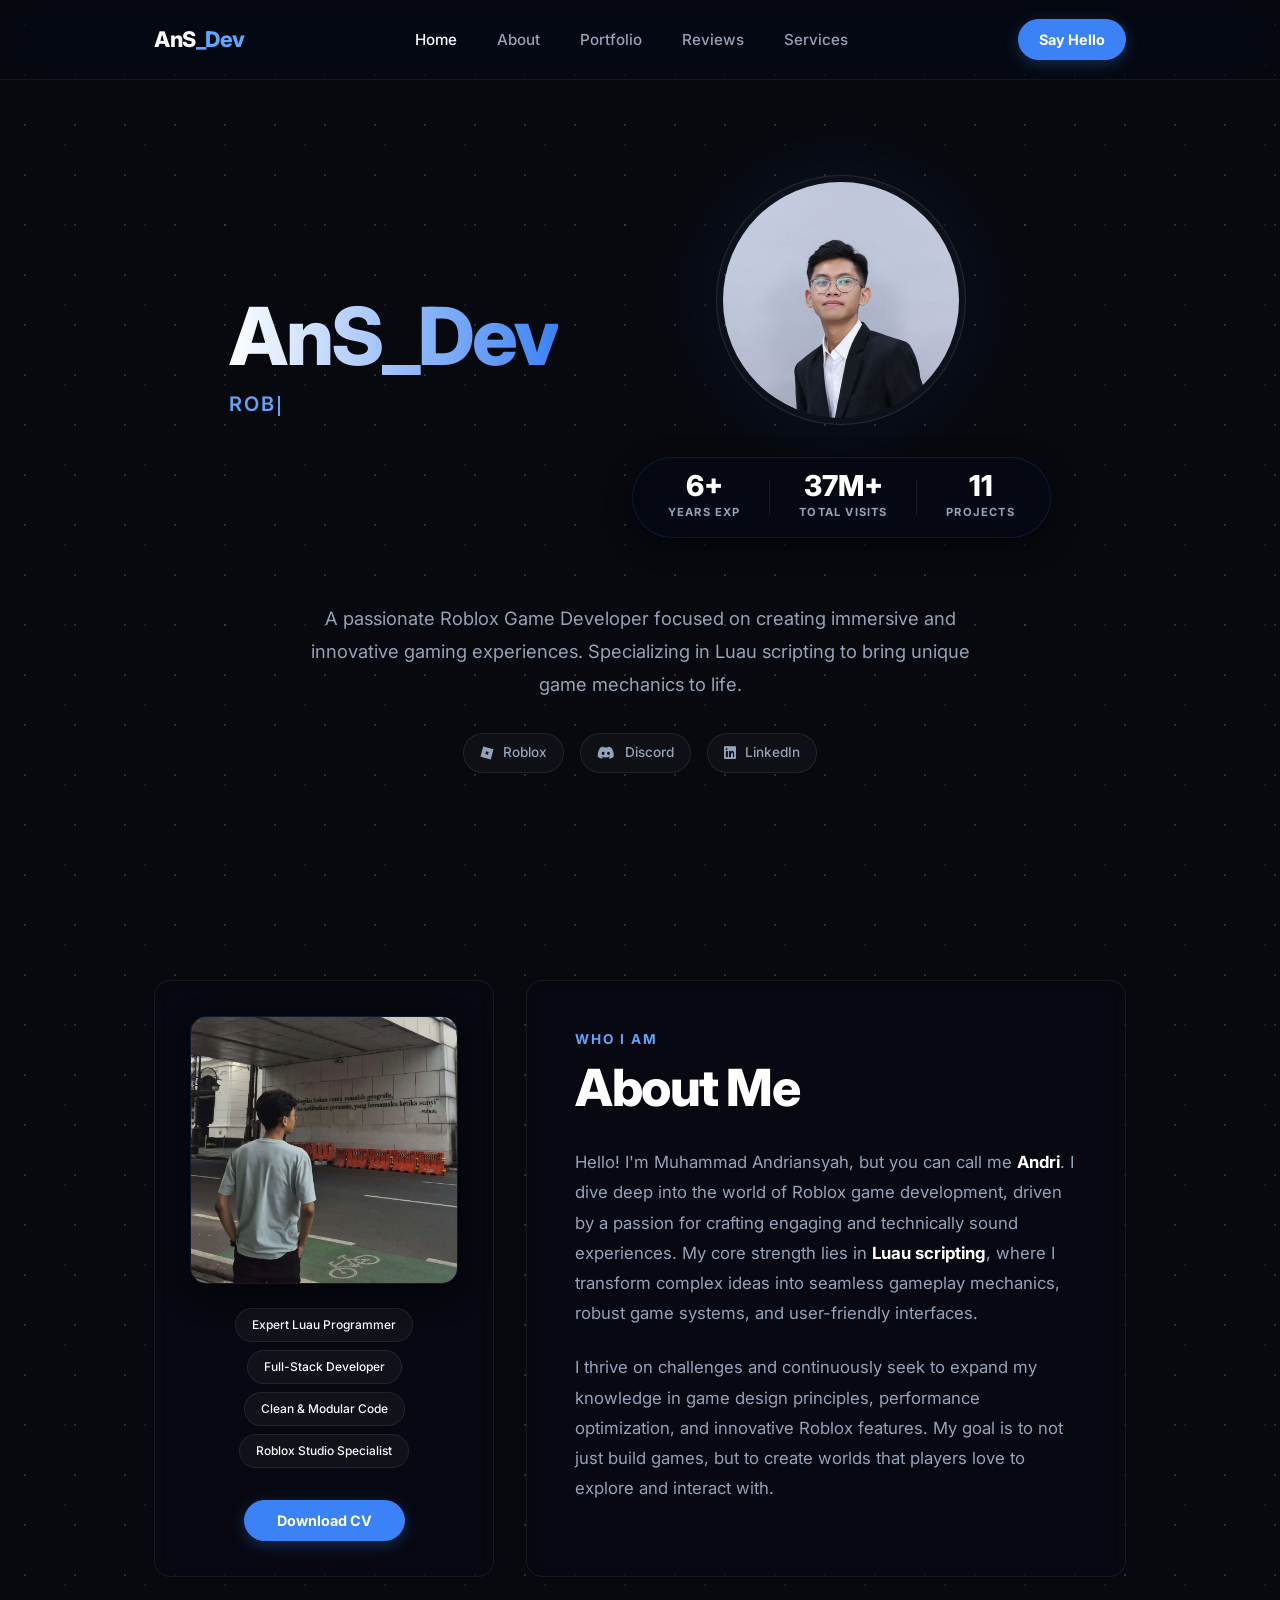
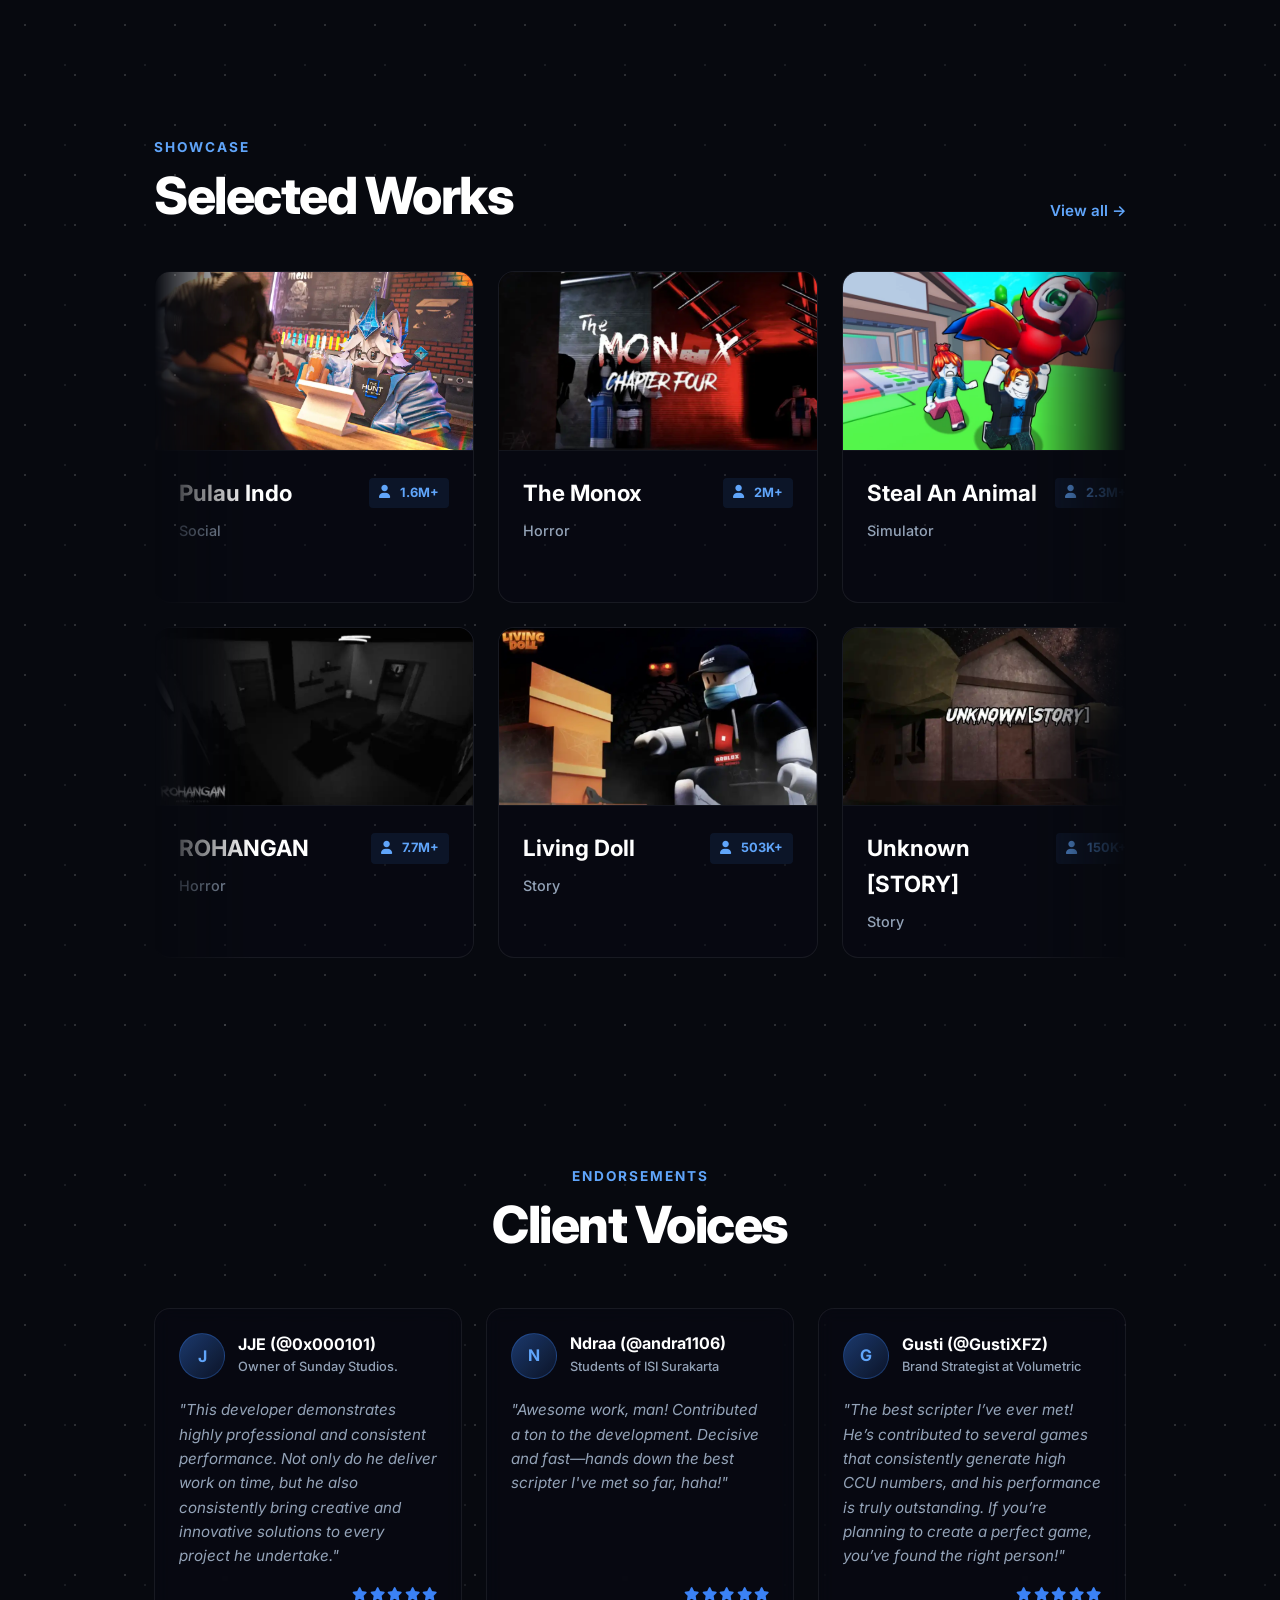
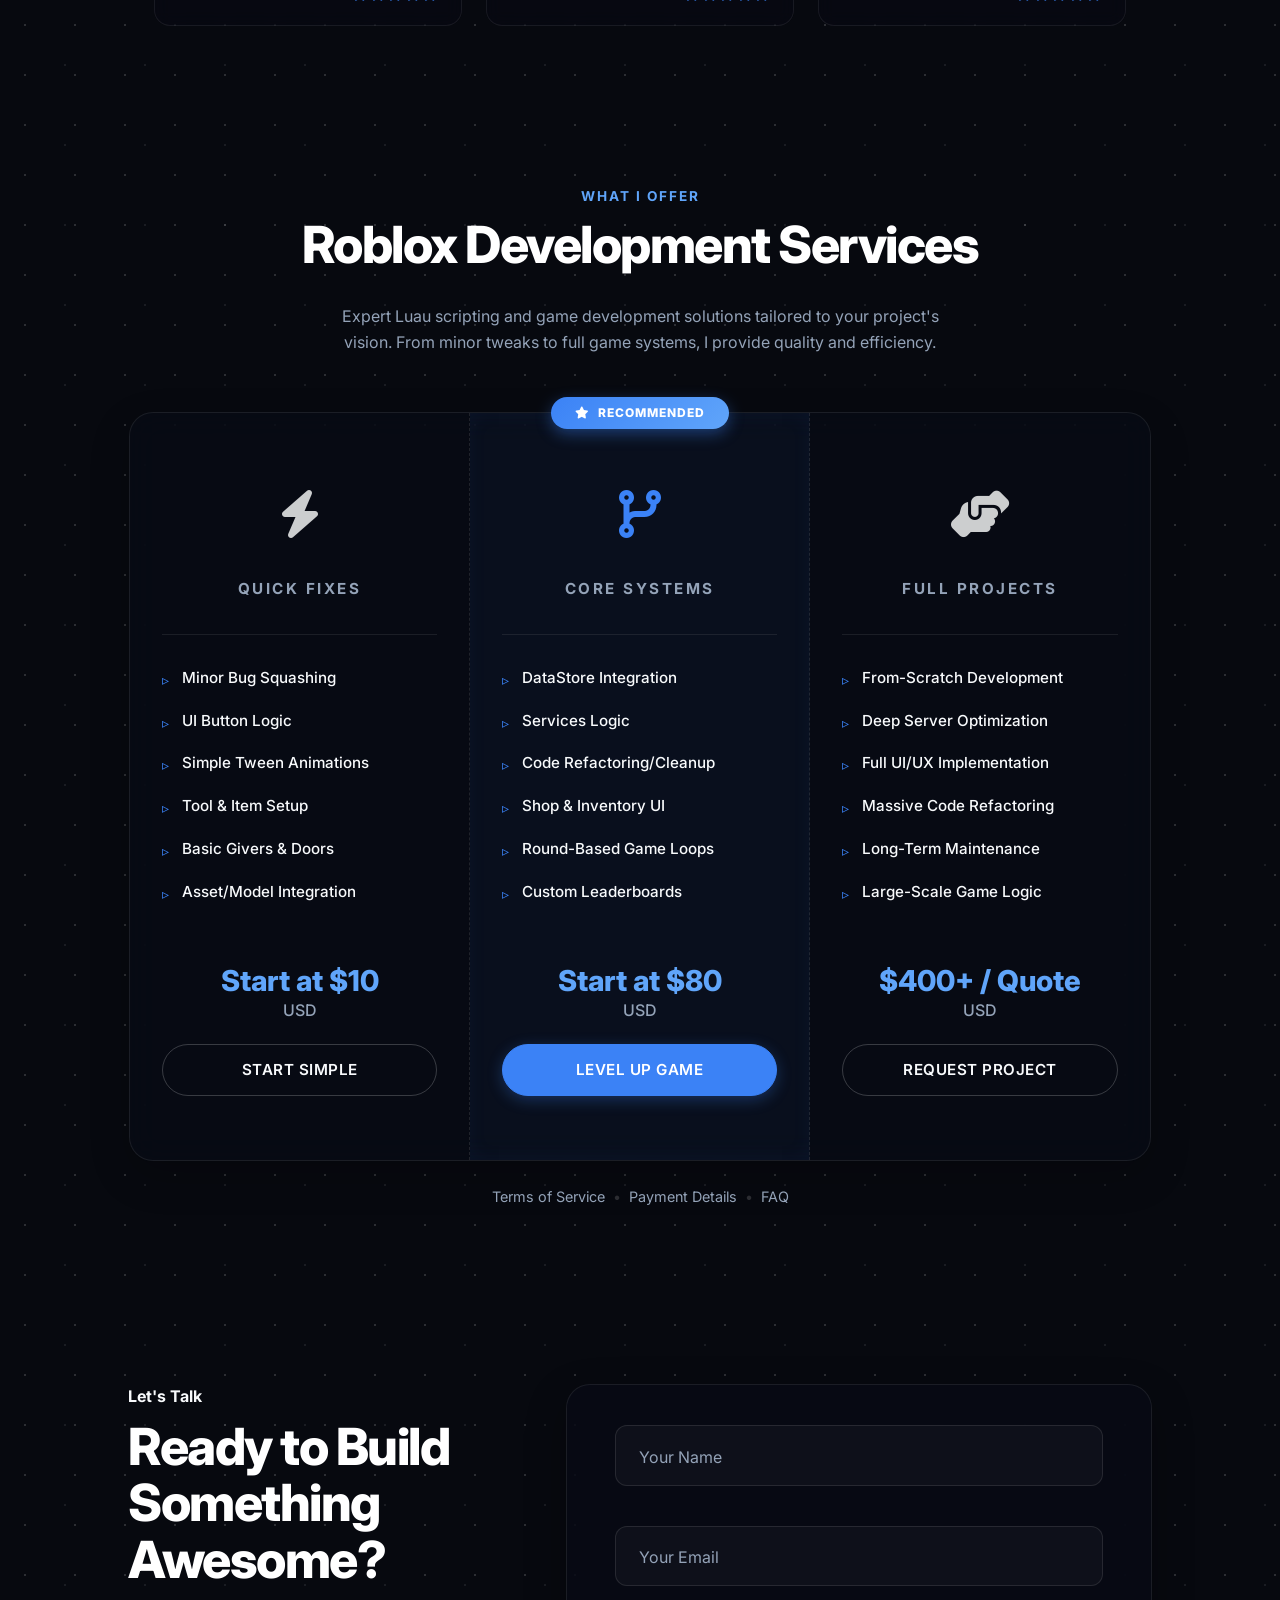
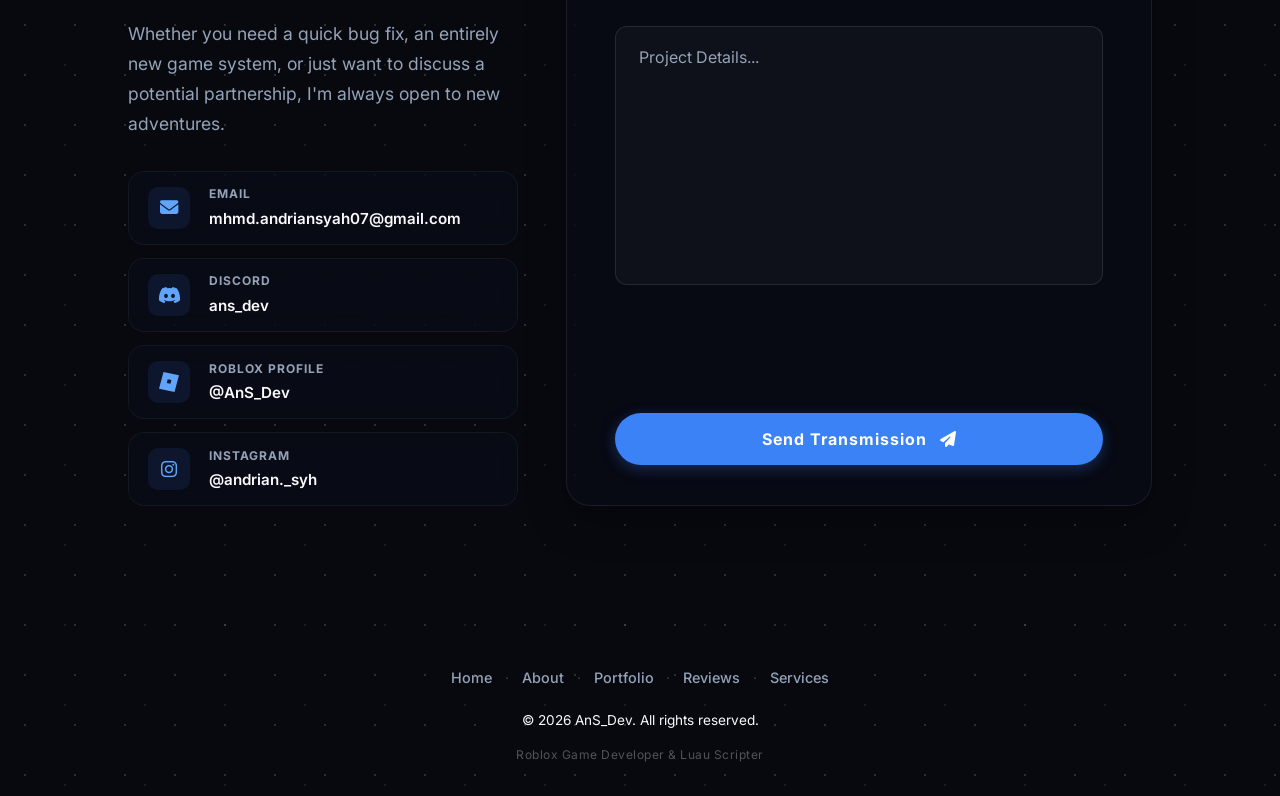
==== commit dbe98809: "Add files via upload" ====
--- a/index.html
+++ b/index.html
@@ -346,10 +346,12 @@
         <!-- Right: Text Content -->
         <div class="modal-info">
           <div class="modal-header-text">
-            <h2 id="modal-title" class="section-title-modern" style="margin-bottom: 0.5rem; font-size: 2.2rem;">Title
+            <h2 id="modal-title" class="section-title-modern" style="margin-bottom: 0.2rem; font-size: 2.2rem;">Title
             </h2>
+            <div id="modal-duration" class="modal-duration-text"></div>
             <div id="modal-tags" class="about-skills-container"
               style="justify-content: flex-start; margin-bottom: 1.5rem;"></div>
+            <div id="modal-stats" class="modal-stats-group" style="margin-bottom: 1.5rem;"></div>
           </div>
 
           <div class="modal-scroll-area">
--- a/css/portfolio.css
+++ b/css/portfolio.css
@@ -4,8 +4,17 @@
   display: flex;
   justify-content: center;
   flex-wrap: wrap;
-  gap: 1rem;
-  margin-bottom: 3rem;
+  gap: 0.75rem;
+  margin: 0 auto 3rem auto;
+  max-width: 450px; /* Encourages wrap at ~3 items on mobile */
+}
+
+/* Limit to roughly 5 genres per line on desktop by controlling container width */
+@media (min-width: 900px) {
+  .portfolio-filters {
+    max-width: 950px; /* Encourages wrap at ~5 items on desktop */
+    gap: 1rem;
+  }
 }
 
 .filter-btn {
@@ -15,9 +24,13 @@
   border-radius: 999px;
   color: var(--text-muted);
   font-weight: 600;
-  font-size: 0.9rem;
+  font-size: 0.85rem;
   cursor: pointer;
   transition: all 0.3s ease;
+  width: auto;
+  flex: 0 1 auto;
+  text-align: center;
+  white-space: nowrap;
 }
 
 .filter-btn:hover {
@@ -79,7 +92,8 @@
   margin-bottom: 0.5rem;
   display: flex;
   justify-content: space-between;
-  align-items: center;
+  align-items: flex-start;
+  gap: 1rem;
 }
 
 .project-visits {
@@ -89,6 +103,110 @@
   padding: 0.3rem 0.6rem;
   border-radius: 4px;
   font-weight: 700;
+  display: flex;
+  align-items: center;
+  gap: 0.4rem;
+  margin-top: 3px;
+  flex-shrink: 0;
+}
+
+.modal-duration-text {
+  font-size: 0.85rem;
+  color: var(--text-muted);
+  margin-bottom: 1.2rem;
+  display: flex;
+  align-items: center;
+  gap: 0.5rem;
+  font-weight: 500;
+}
+
+.modal-duration-text i {
+  font-size: 0.9rem;
+  opacity: 0.8;
+}
+
+.modal-stats-group {
+  display: flex;
+  gap: 2rem;
+  flex-wrap: wrap;
+}
+
+.modal-stat-item {
+  display: flex;
+  align-items: center;
+  gap: 0.6rem;
+  color: #fff;
+  font-weight: 600;
+  font-size: 1rem;
+}
+
+.modal-stat-item i {
+  font-size: 1.1rem;
+  background-clip: text;
+  -webkit-background-clip: text;
+  -webkit-text-fill-color: transparent;
+  display: inline-block;
+}
+
+.modal-stat-item[data-tooltip="Total Visits"] i {
+  background-image: linear-gradient(135deg, #60a5fa, #3b82f6);
+}
+
+.modal-stat-item[data-tooltip="Total Likes"] i {
+  background-image: linear-gradient(135deg, #4ade80, #10b981);
+}
+
+.modal-stat-item[data-tooltip="Total Favorites"] i {
+  background-image: linear-gradient(135deg, #fbbf24, #f59e0b);
+}
+
+/* CUSTOM TOOLTIP SYSTEM */
+[data-tooltip] {
+  position: relative;
+  cursor: help;
+}
+
+[data-tooltip]::before,
+[data-tooltip]::after {
+  position: absolute;
+  left: 50%;
+  transform: translateX(-50%) translateY(5px);
+  opacity: 0;
+  visibility: hidden;
+  transition: all 0.3s cubic-bezier(0.175, 0.885, 0.32, 1.275);
+  z-index: 1000;
+  pointer-events: none;
+}
+
+[data-tooltip]::after {
+  content: attr(data-tooltip);
+  bottom: calc(100% + 12px);
+  background: rgba(7, 9, 15, 0.85);
+  backdrop-filter: blur(10px);
+  -webkit-backdrop-filter: blur(10px);
+  color: var(--text-main);
+  font-size: 0.75rem;
+  font-weight: 500;
+  padding: 0.5rem 0.9rem;
+  border-radius: 8px;
+  white-space: nowrap;
+  border: 1px solid rgba(255, 255, 255, 0.1);
+  box-shadow: 0 10px 30px rgba(0, 0, 0, 0.6);
+}
+
+/* Tooltip Arrow */
+[data-tooltip]::before {
+  content: '';
+  bottom: calc(100% + 2px);
+  border: 6px solid transparent;
+  border-top-color: rgba(255, 255, 255, 0.1);
+}
+
+[data-tooltip]:hover::after,
+[data-tooltip]:hover::before {
+  opacity: 1;
+  visibility: visible;
+  transform: translateX(-50%) translateY(0);
 }
 
 .project-genre {
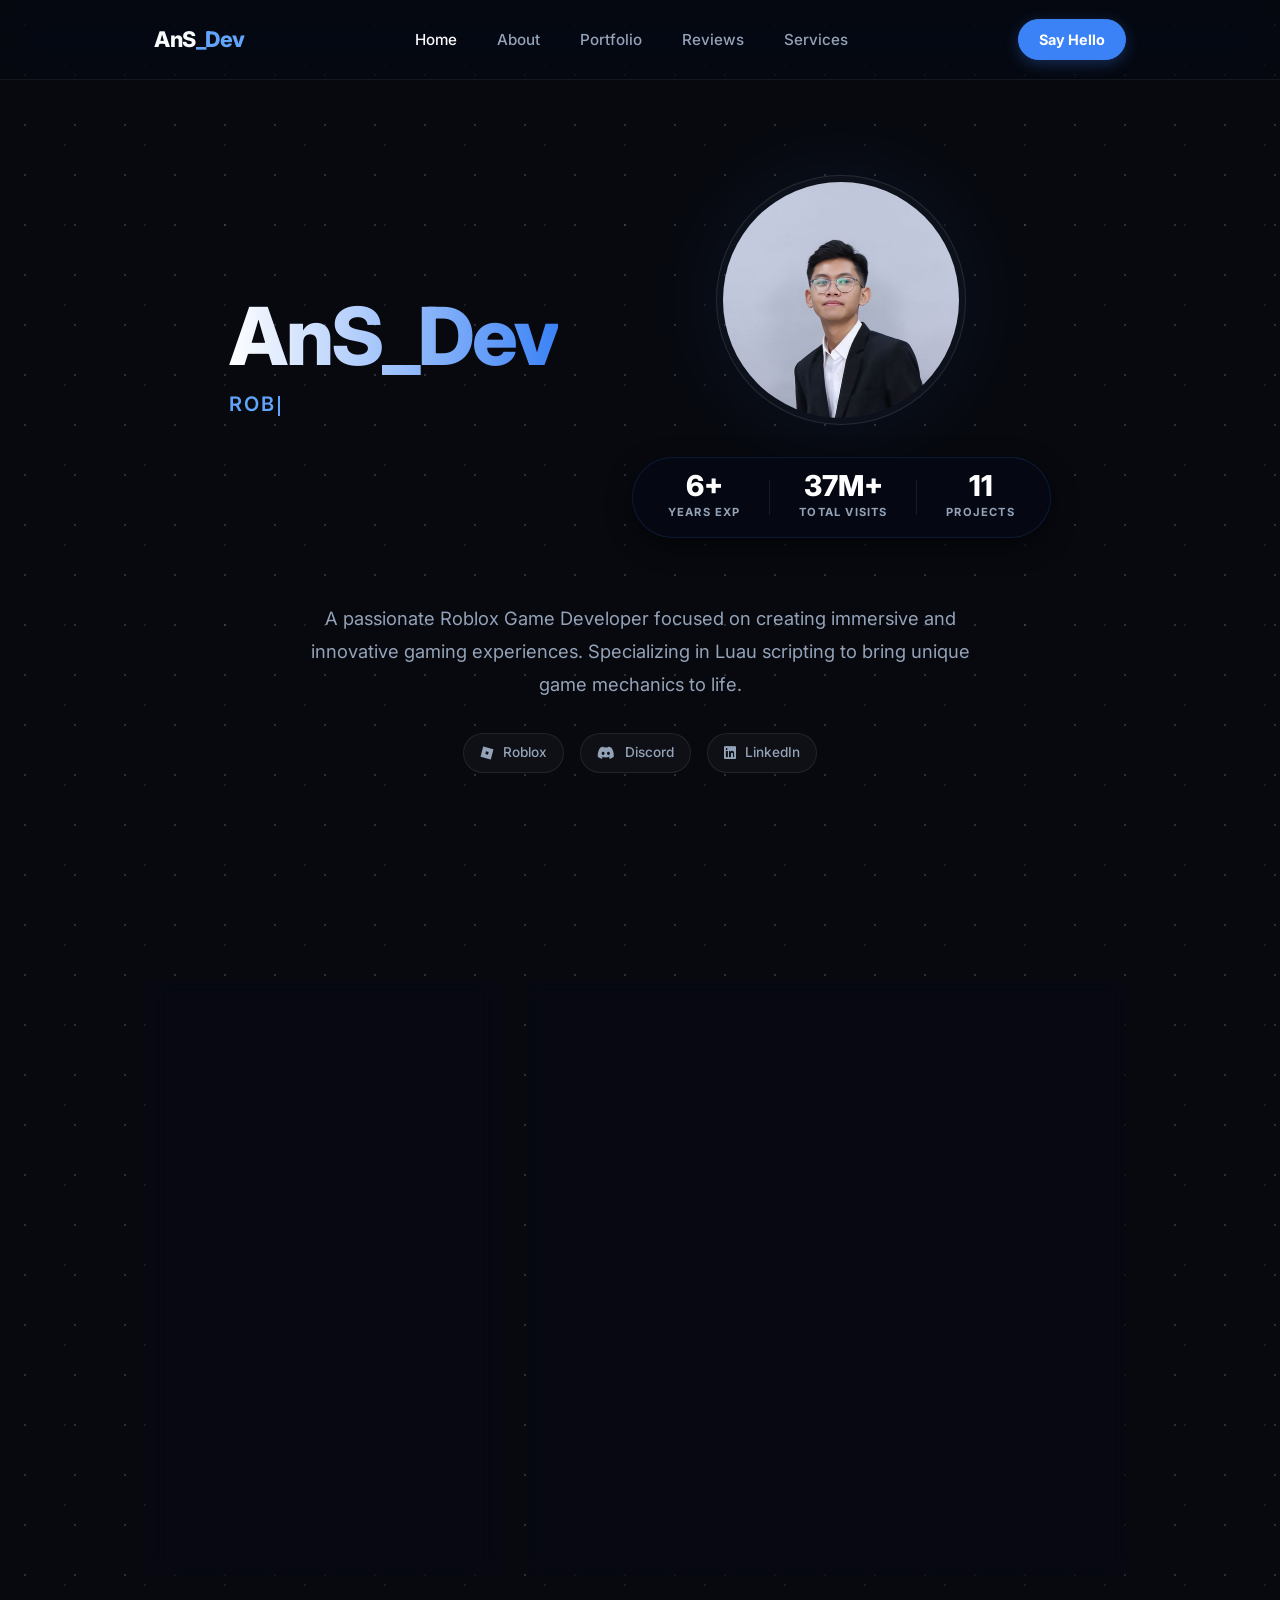
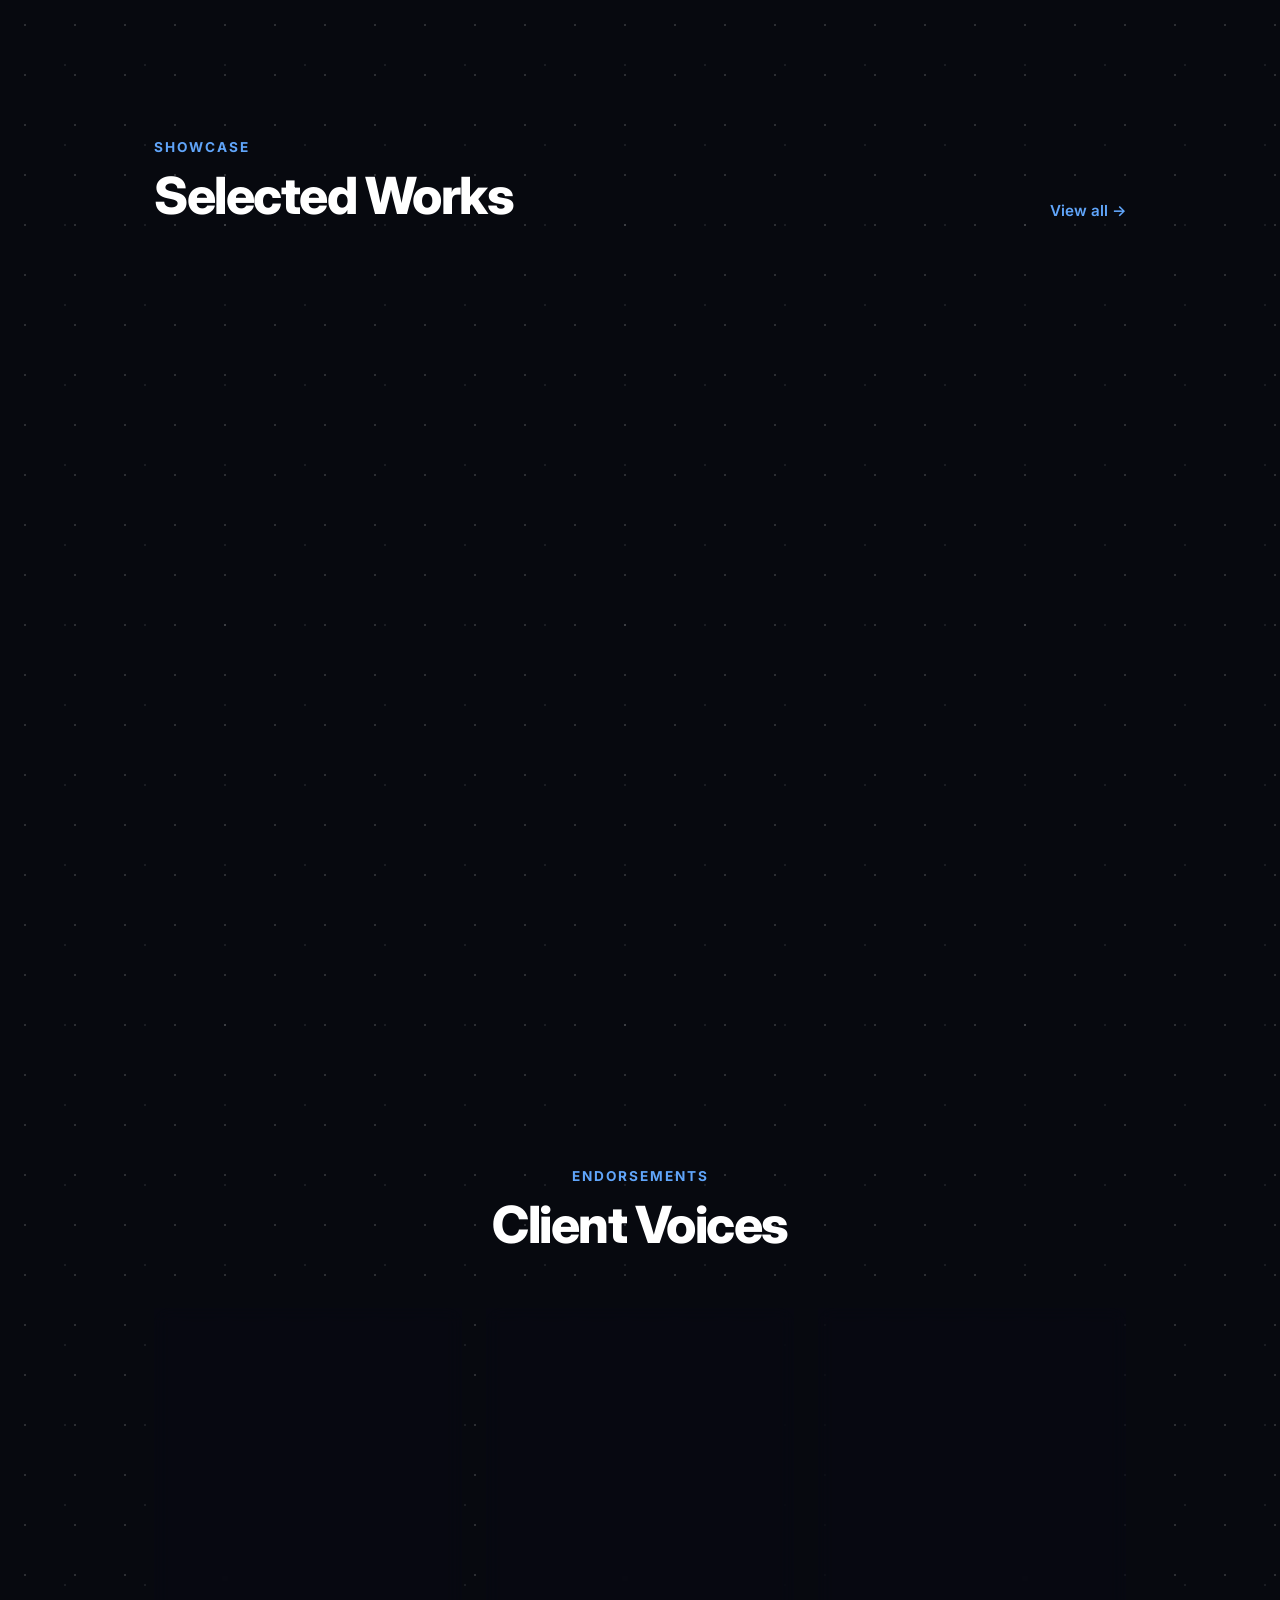
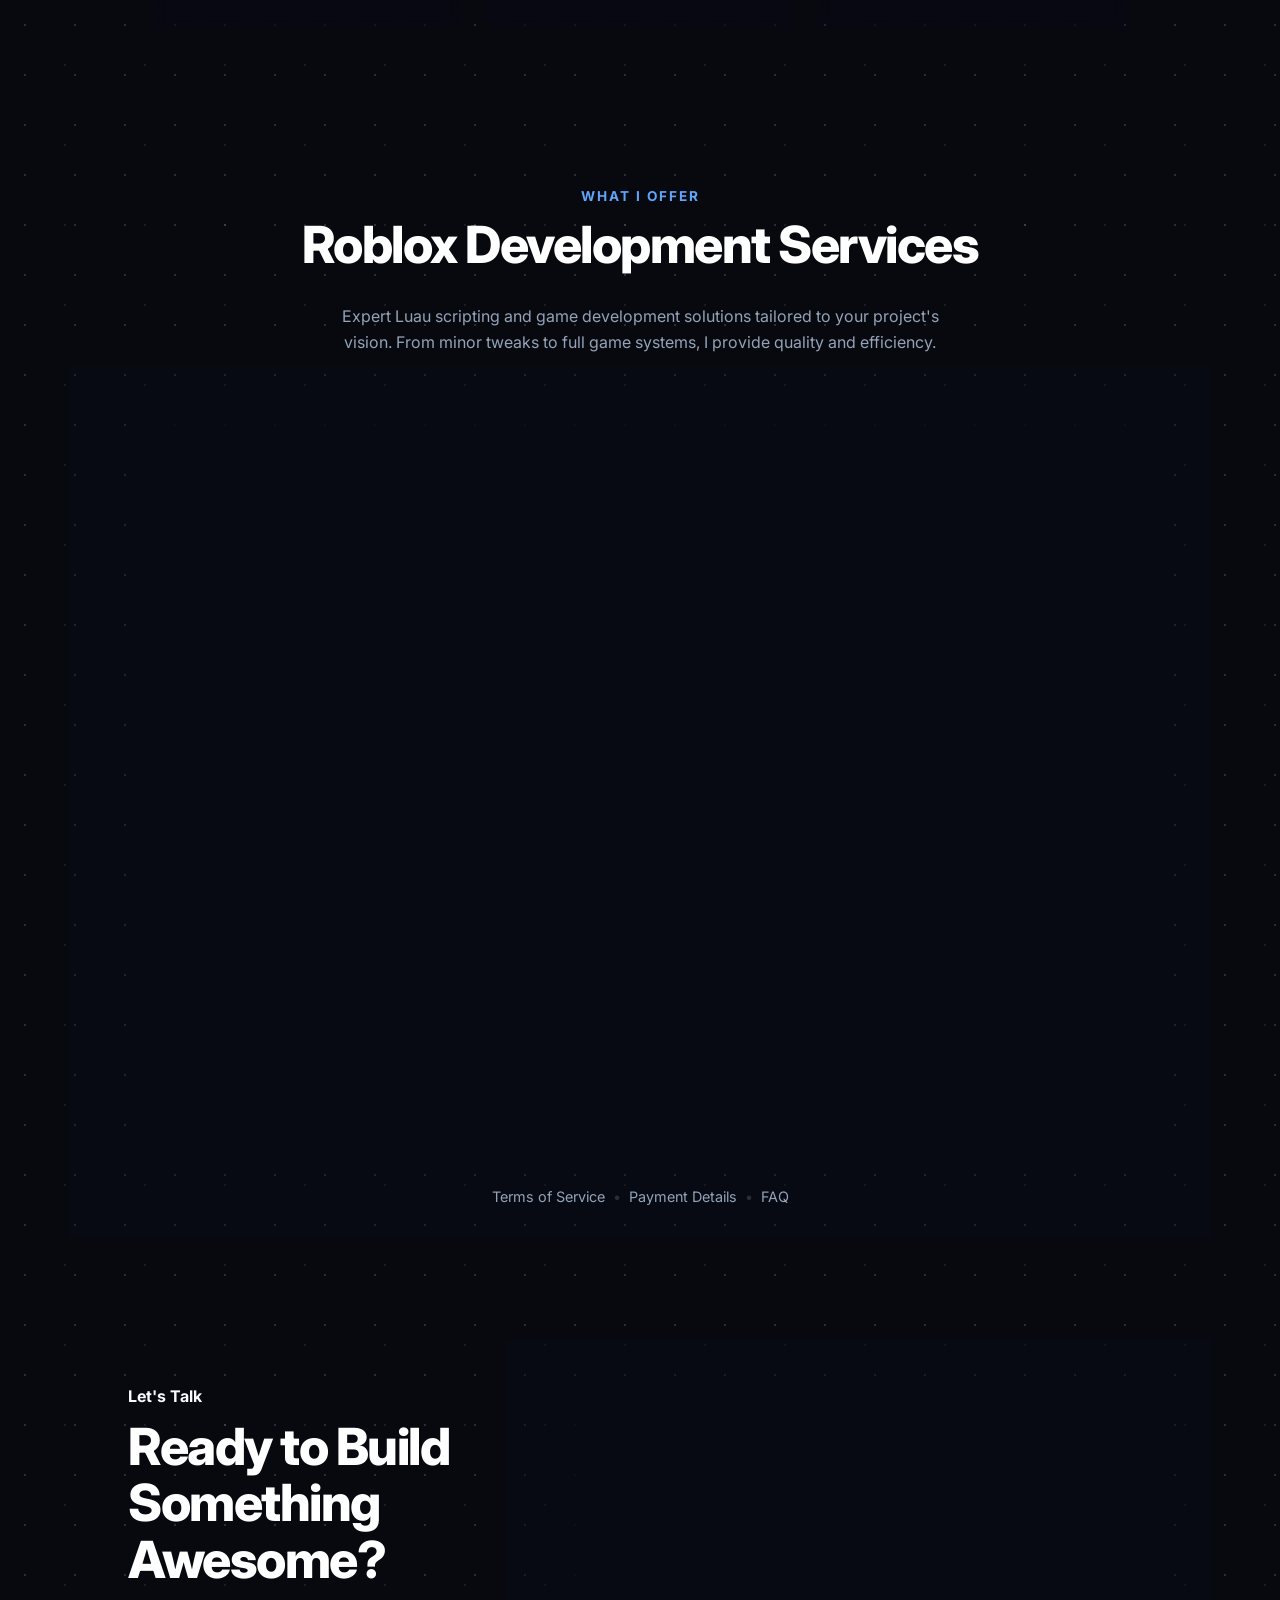
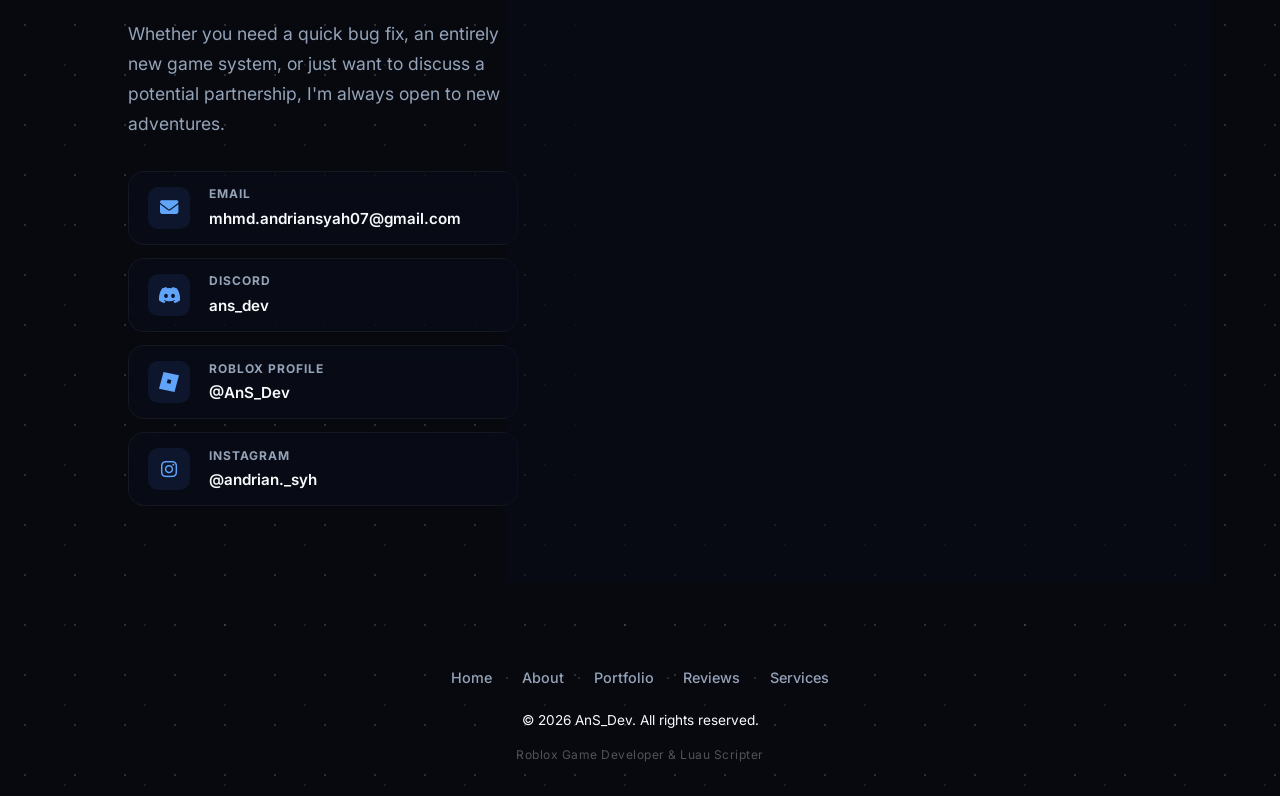
==== commit aedeb1e5: "test" ====
--- a/index.html
+++ b/index.html
@@ -26,7 +26,7 @@
 </head>
 
 <body>
-
+  <!-- halo -->
   <!-- Navigation -->
   <header id="site-header">
     <div class="container nav-container">
--- a/css/services.css
+++ b/css/services.css
@@ -349,8 +349,26 @@
   display: flex;
   flex-direction: column;
   overflow-y: auto;
-  /* Scrollable horizontally */
   min-height: 0;
+}
+
+/* Custom scrollbar for sidebar */
+.info-modal-sidebar::-webkit-scrollbar {
+  width: 5px;
+}
+
+.info-modal-sidebar::-webkit-scrollbar-track {
+  background: rgba(255, 255, 255, 0.02);
+  border-radius: 10px;
+}
+
+.info-modal-sidebar::-webkit-scrollbar-thumb {
+  background: rgba(59, 130, 246, 0.2);
+  border-radius: 10px;
+}
+
+.info-modal-sidebar::-webkit-scrollbar-thumb:hover {
+  background: rgba(59, 130, 246, 0.4);
 }
 
 .info-modal-sidebar-nav {
@@ -806,6 +824,20 @@
     animation: dropdownSlideDown 0.25s cubic-bezier(0.4, 0, 0.2, 1);
   }
 
+  /* Custom scrollbar for mobile FAQ dropdown */
+  .info-modal-panel.faq-mode .info-modal-sidebar-nav::-webkit-scrollbar {
+    width: 3px;
+  }
+
+  .info-modal-panel.faq-mode .info-modal-sidebar-nav::-webkit-scrollbar-track {
+    background: transparent;
+  }
+
+  .info-modal-panel.faq-mode .info-modal-sidebar-nav::-webkit-scrollbar-thumb {
+    background: rgba(59, 130, 246, 0.3);
+    border-radius: 10px;
+  }
+
   .info-modal-panel.faq-mode .info-modal-sidebar-nav.open {
     display: flex;
   }
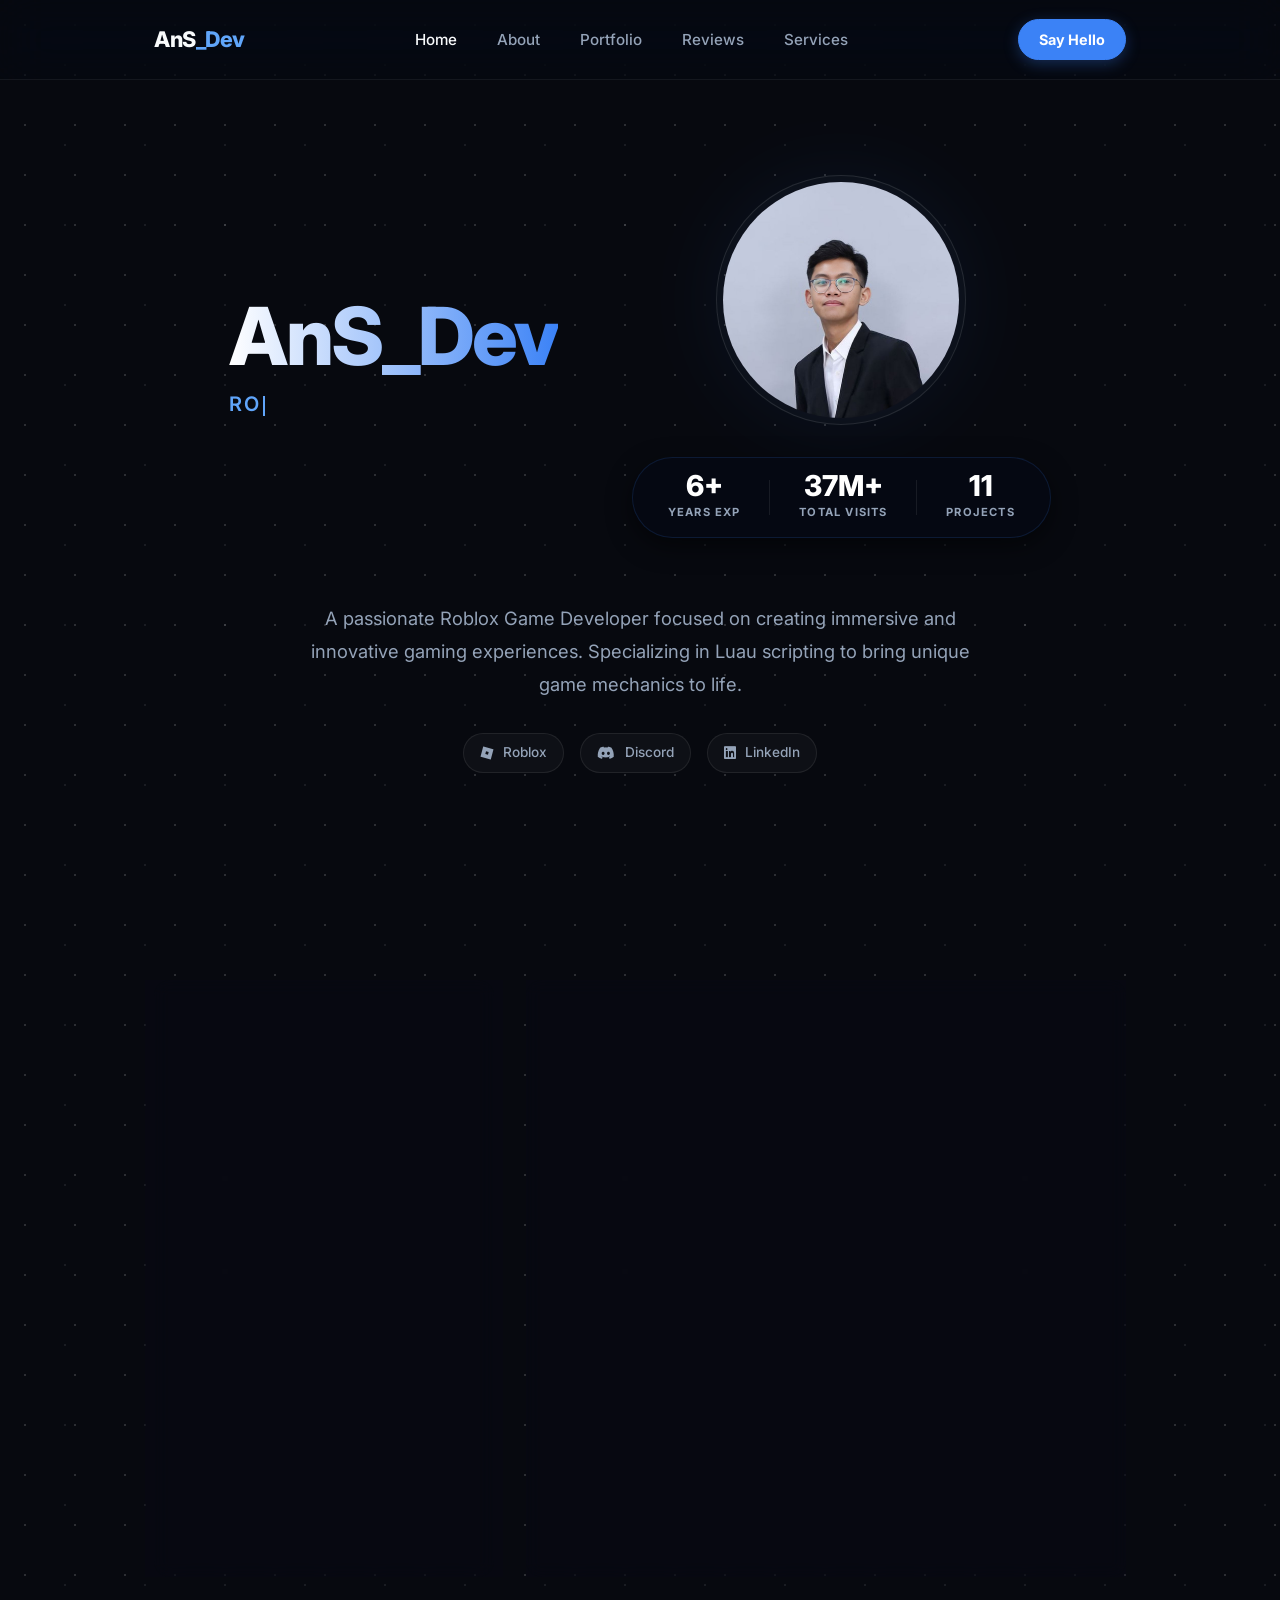
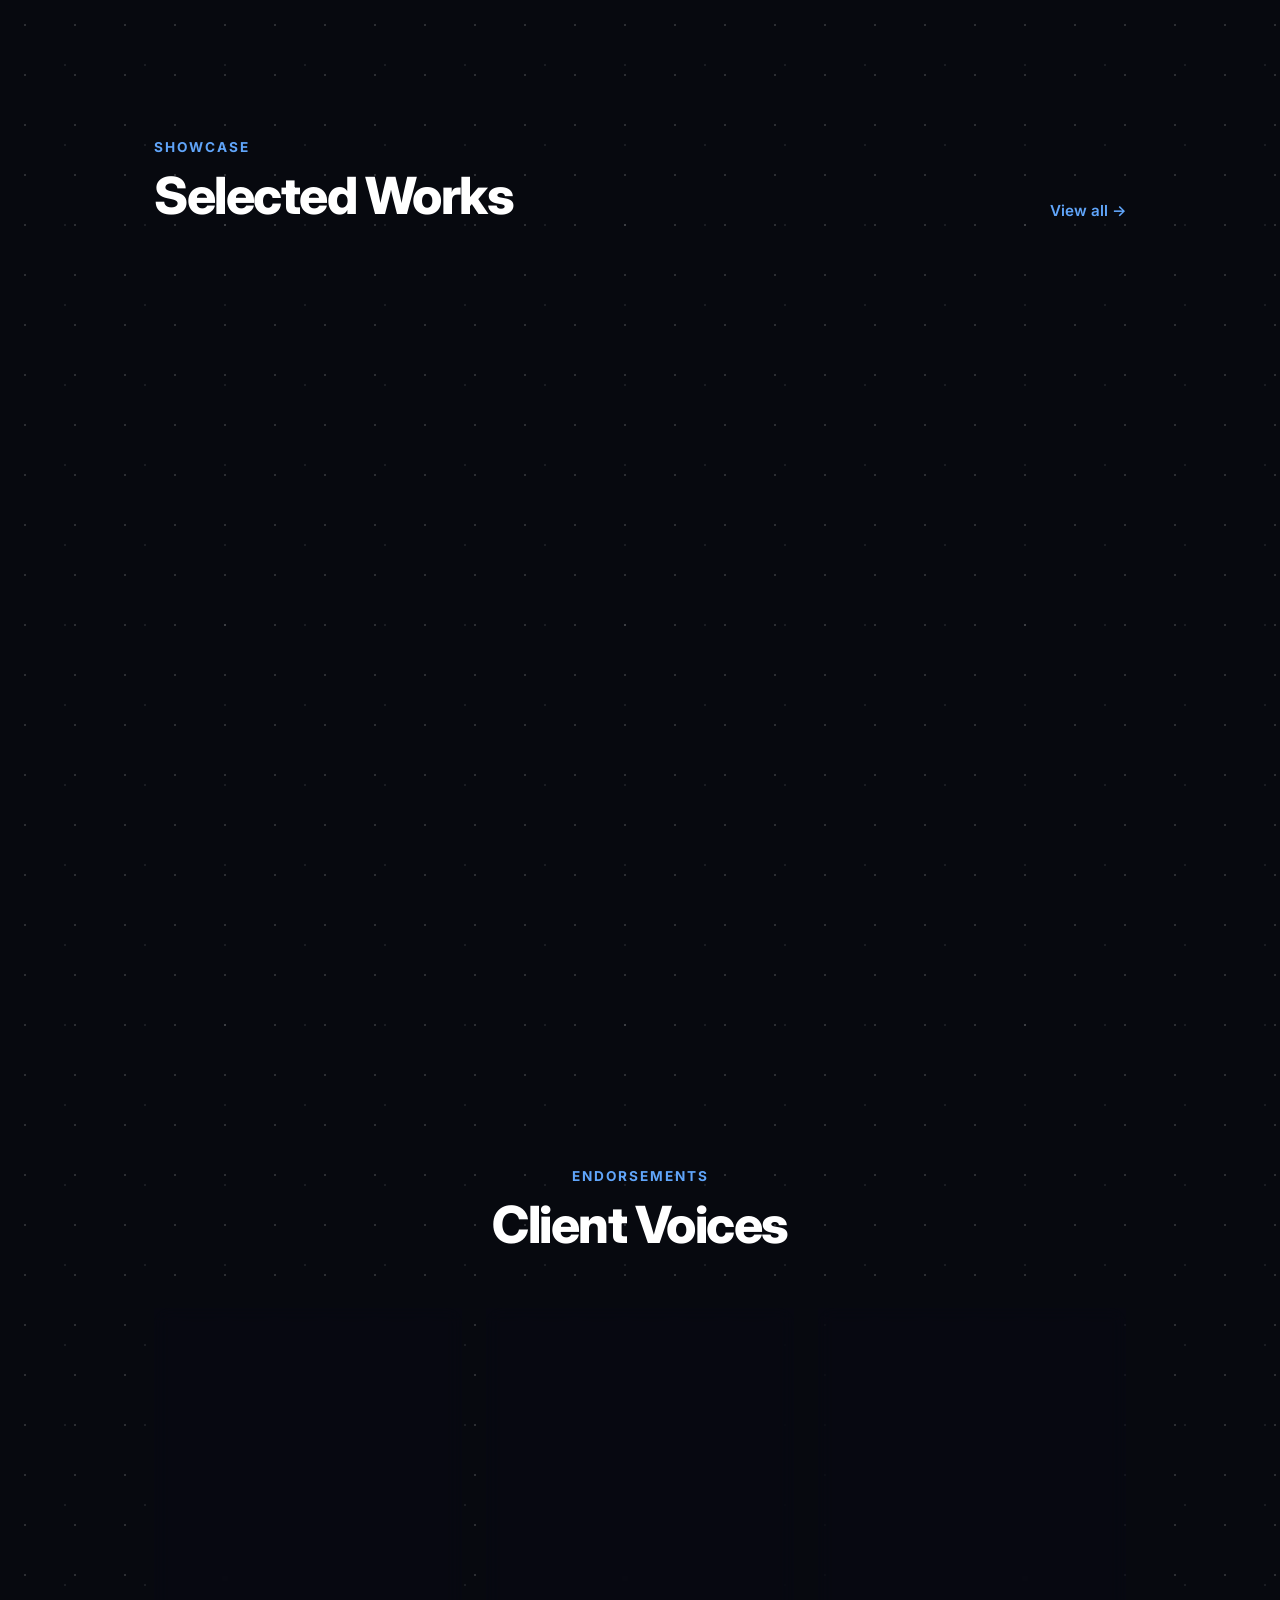
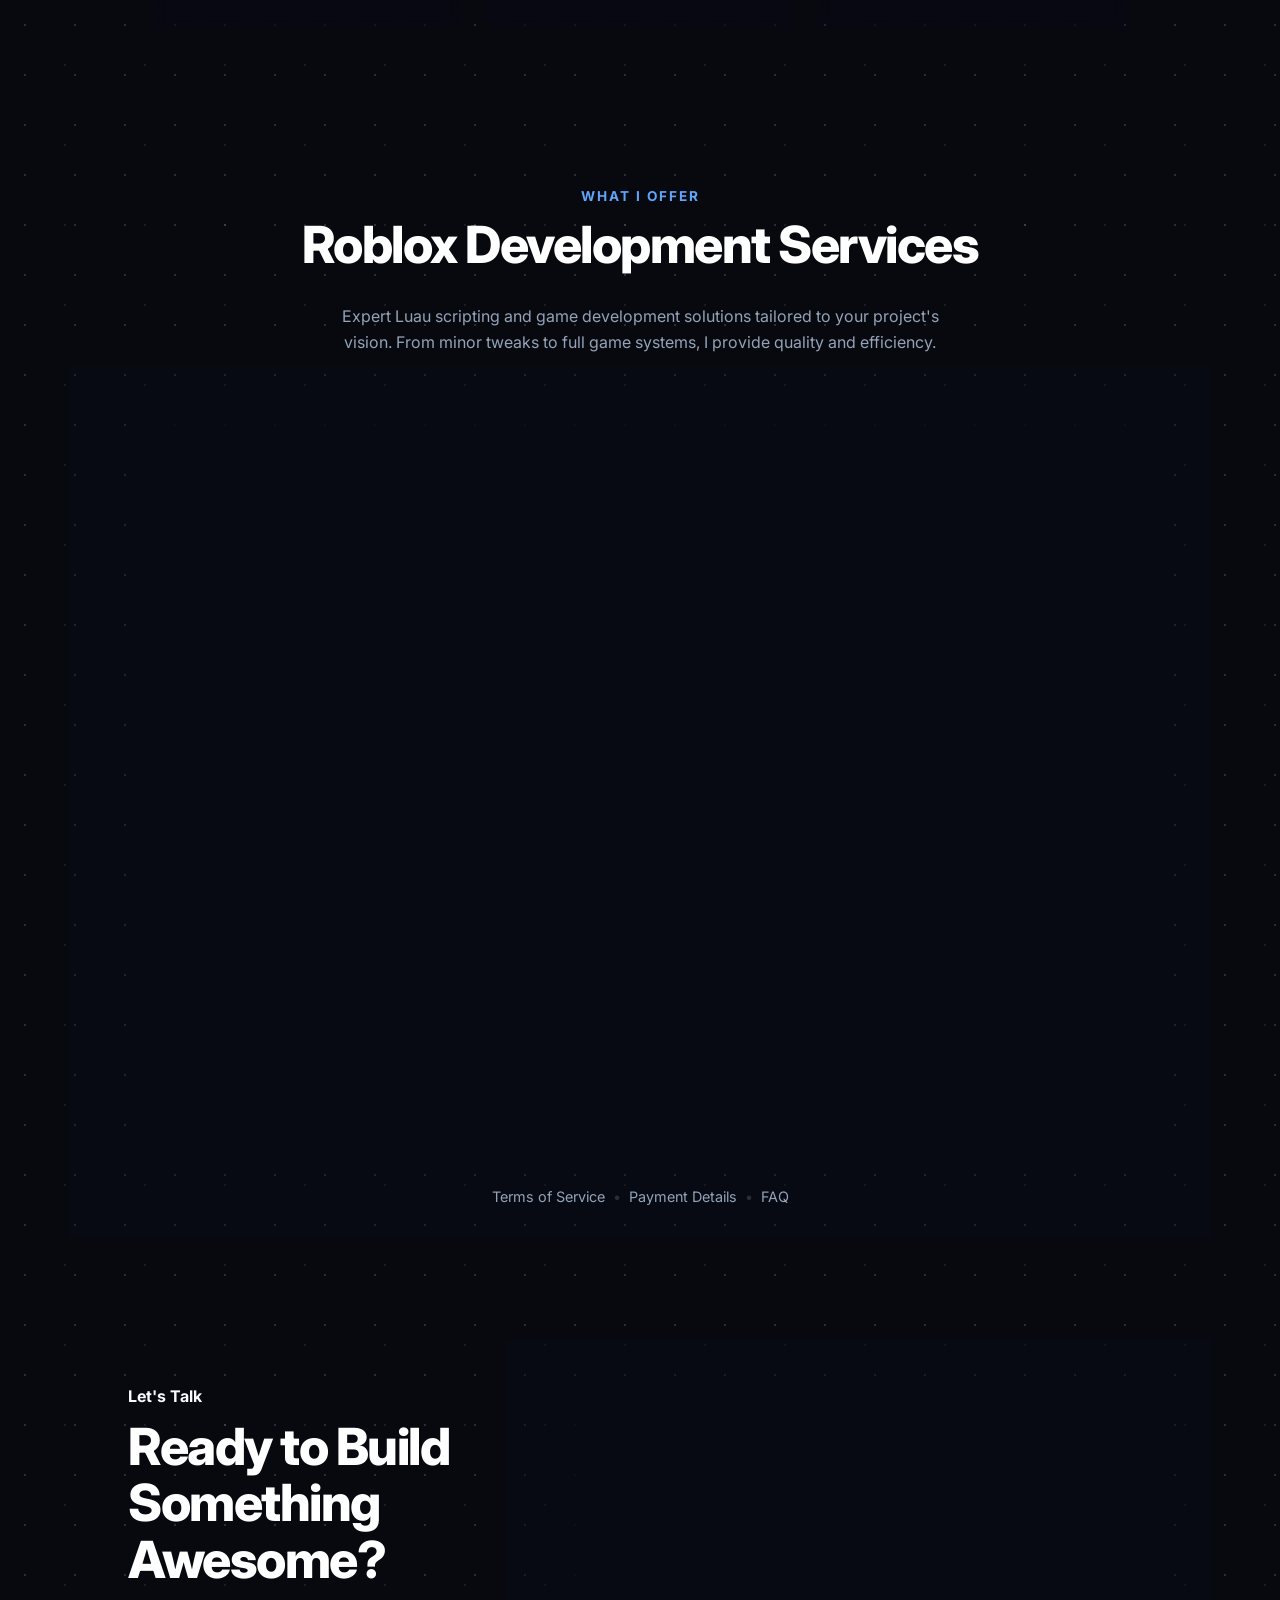
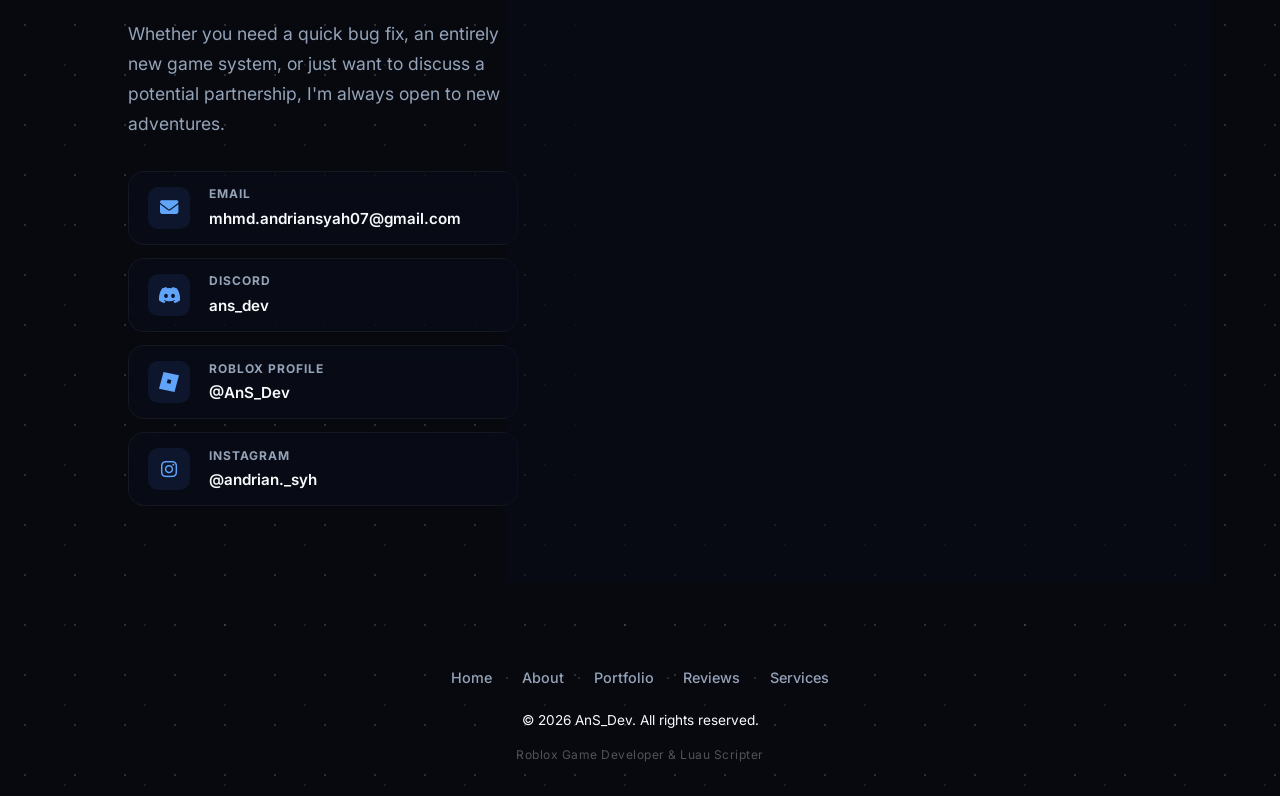
==== commit 984de192: "hapus test" ====
--- a/index.html
+++ b/index.html
@@ -26,7 +26,6 @@
 </head>
 
 <body>
-  <!-- halo -->
   <!-- Navigation -->
   <header id="site-header">
     <div class="container nav-container">
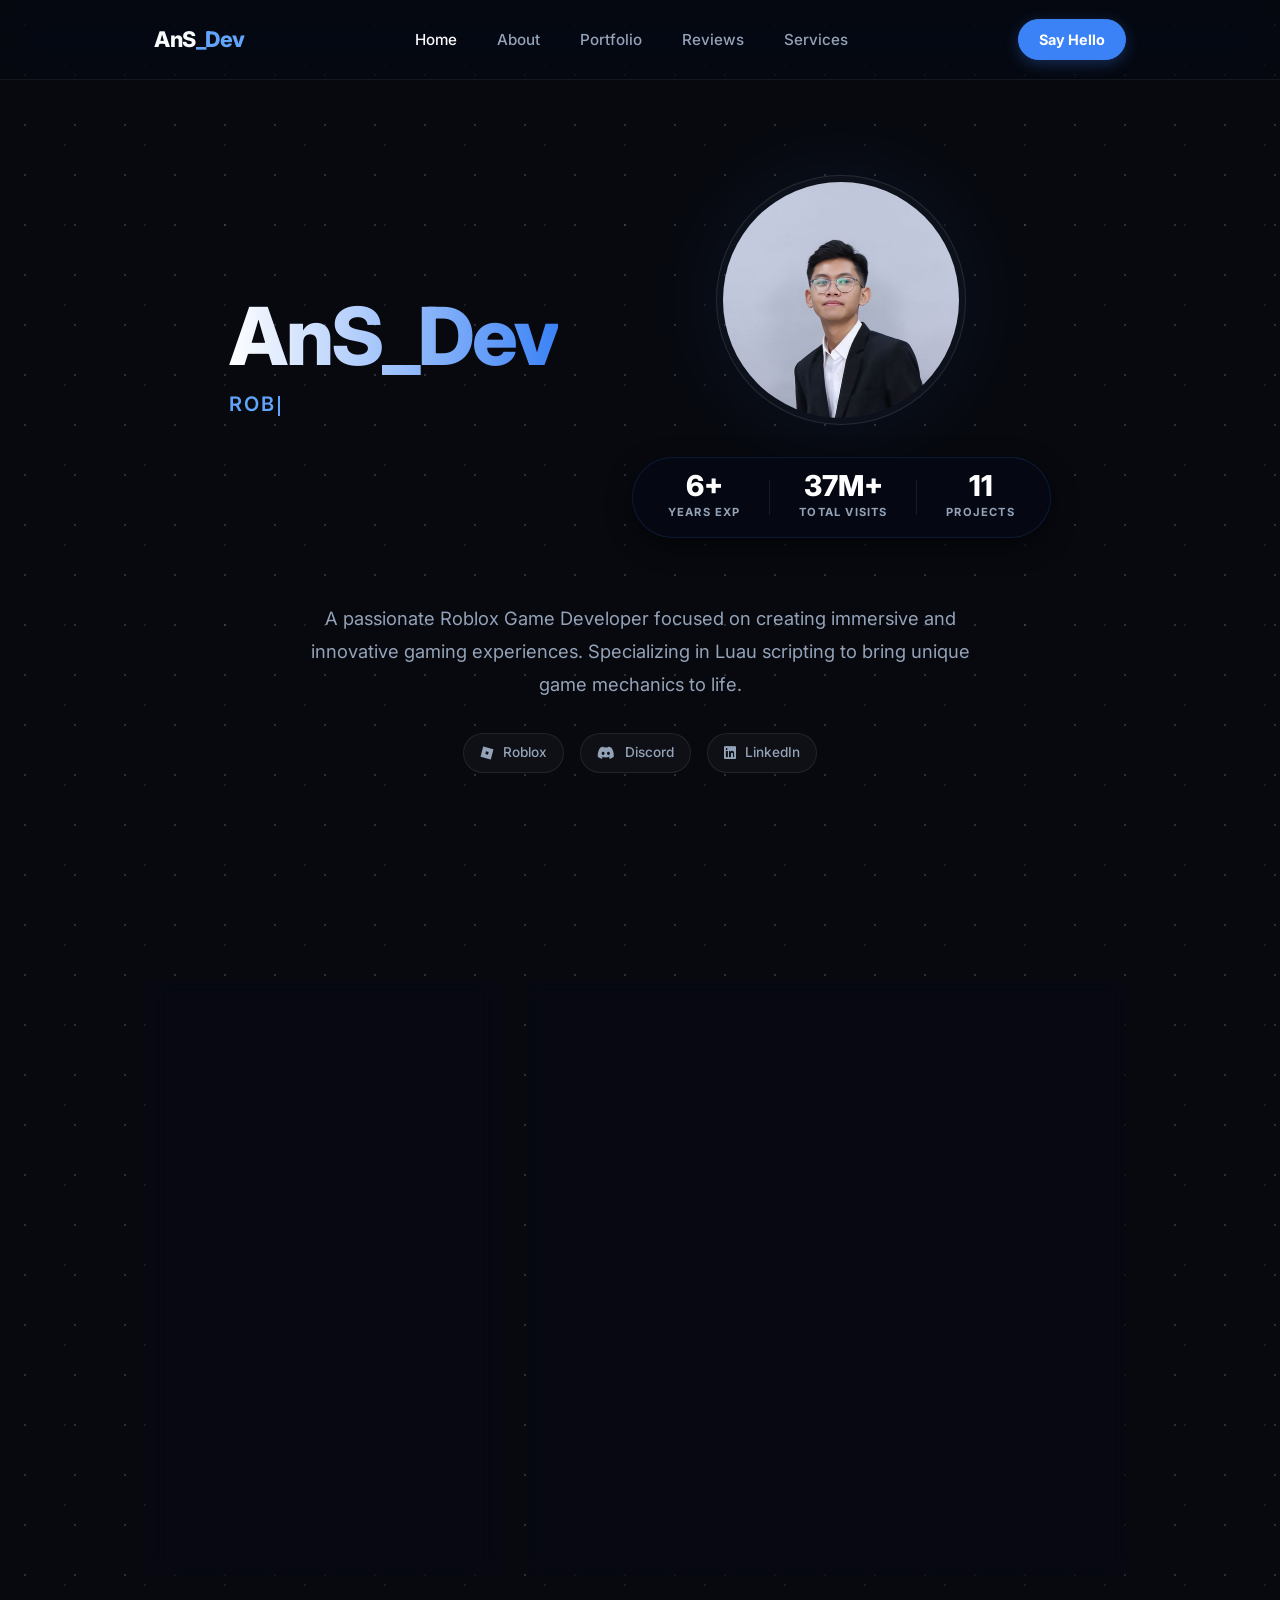
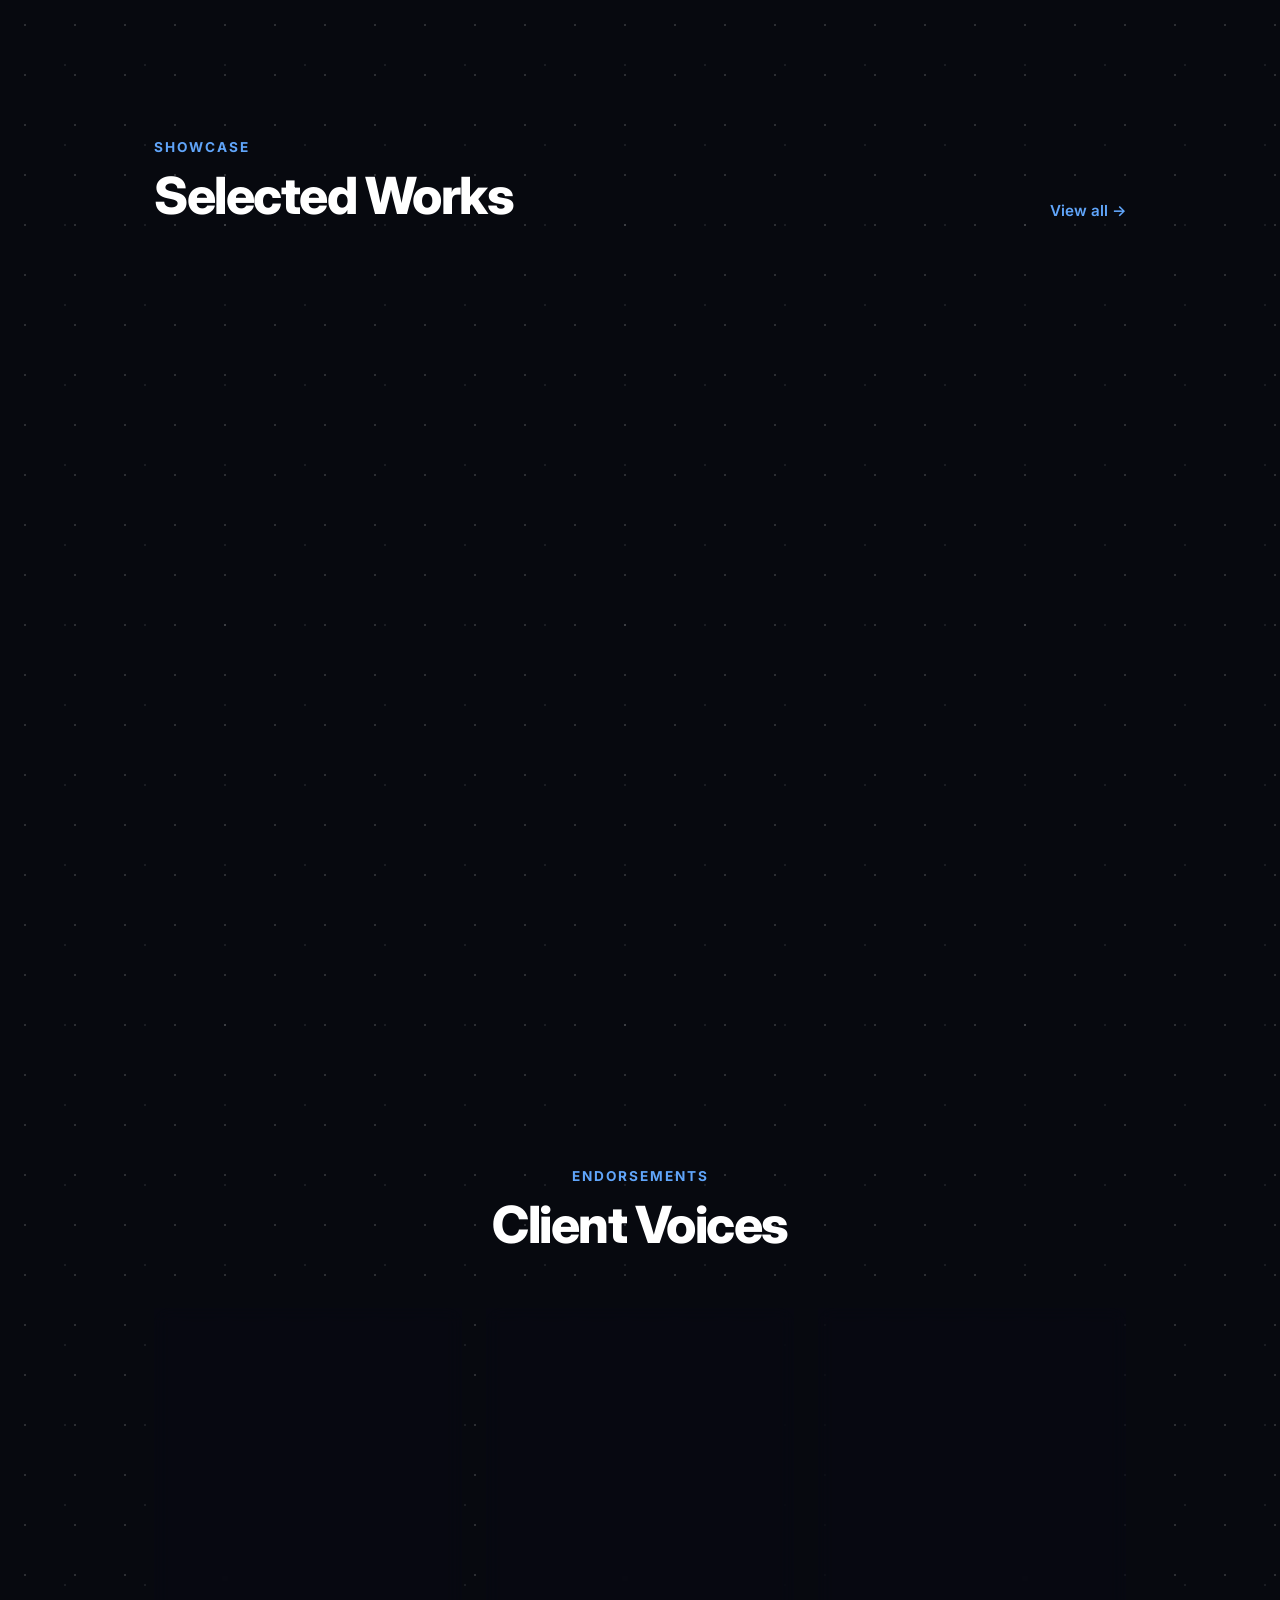
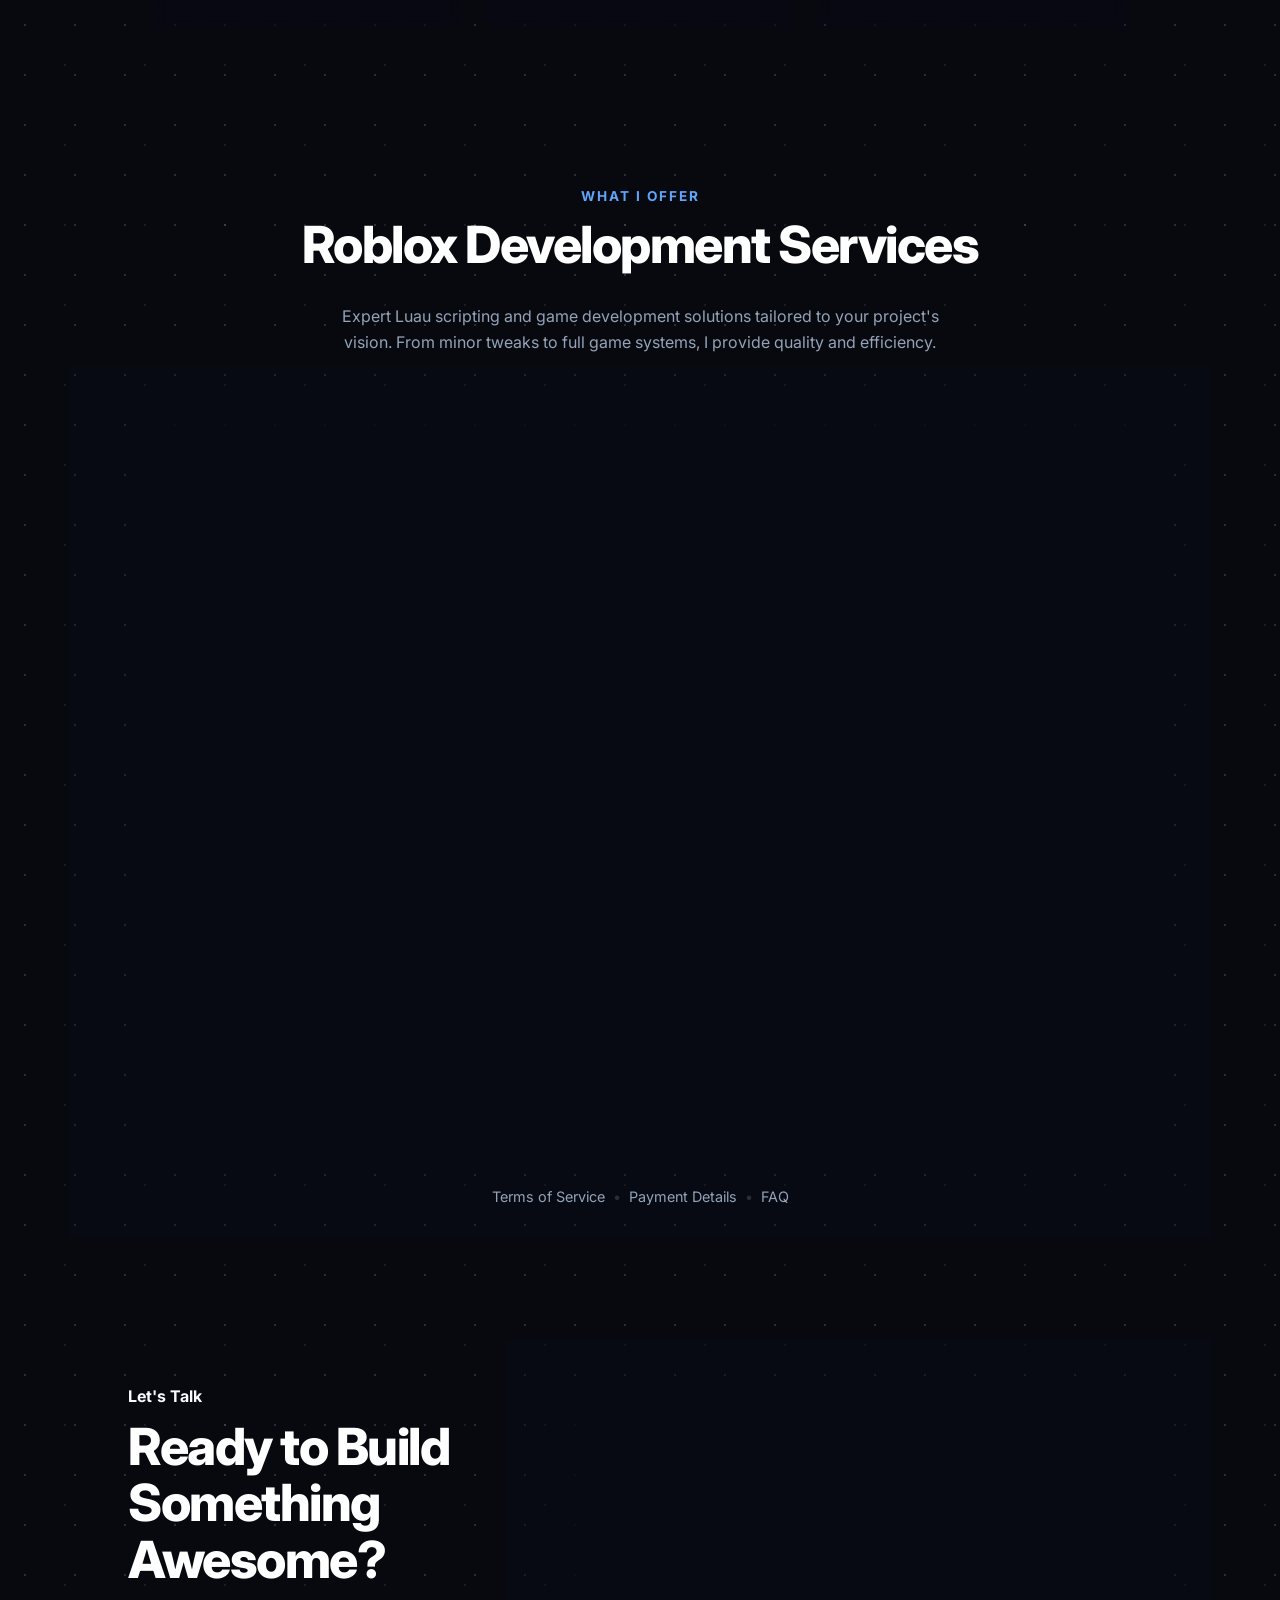
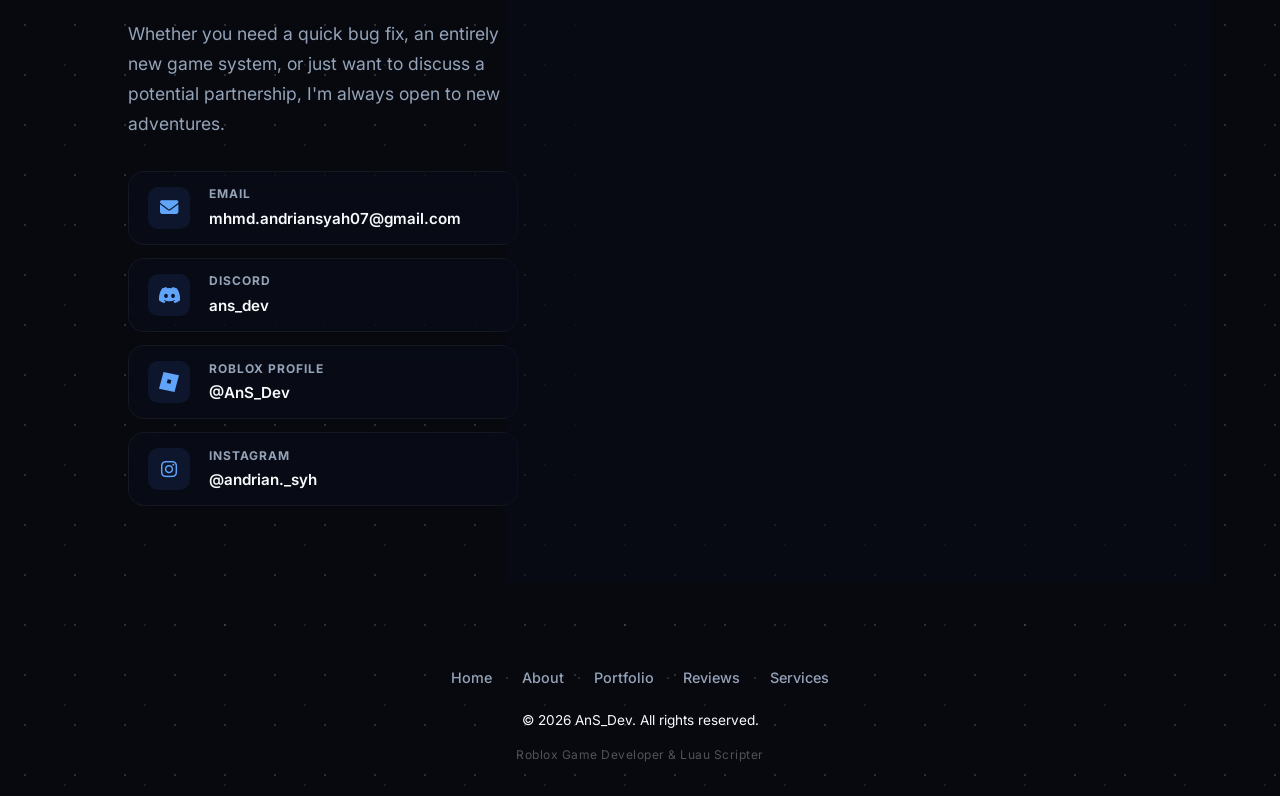
==== commit b2075062: "Add files via upload" ====
--- a/index.html
+++ b/index.html
@@ -26,6 +26,7 @@
 </head>
 
 <body>
+
   <!-- Navigation -->
   <header id="site-header">
     <div class="container nav-container">
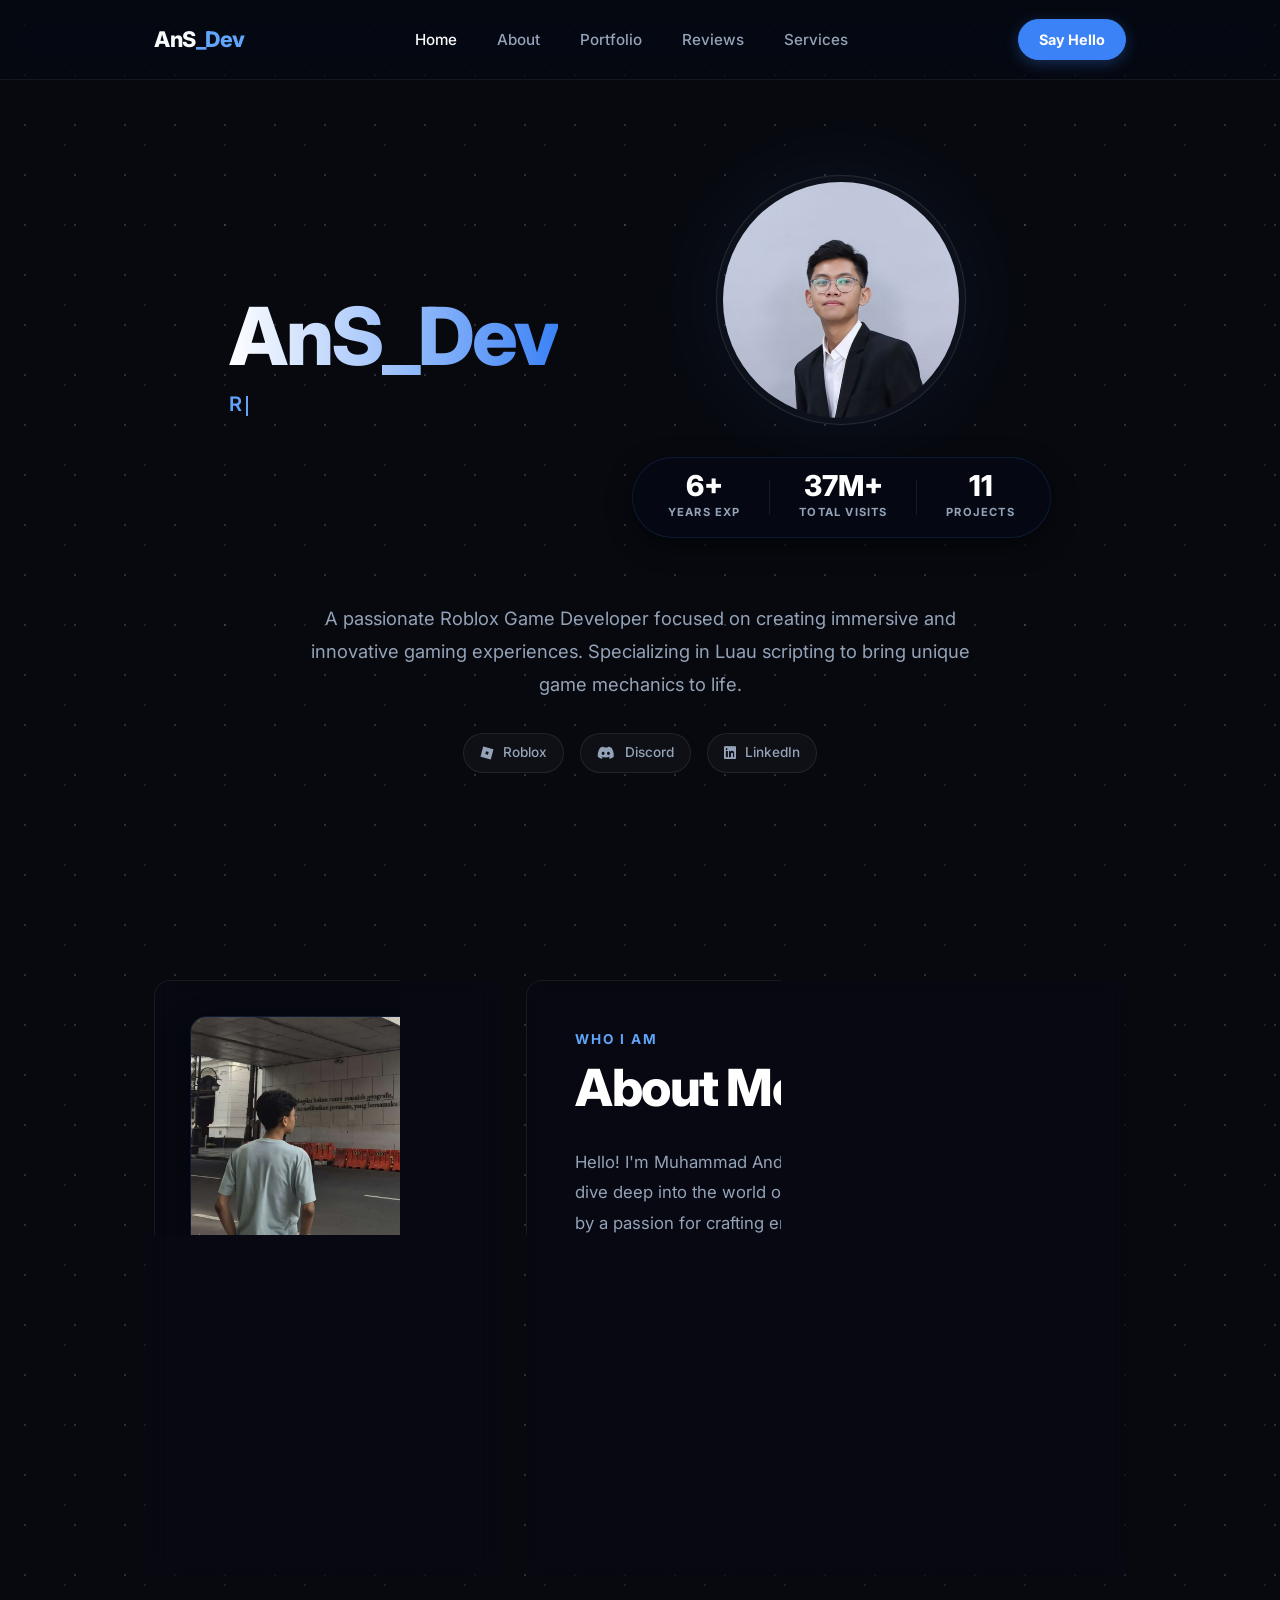
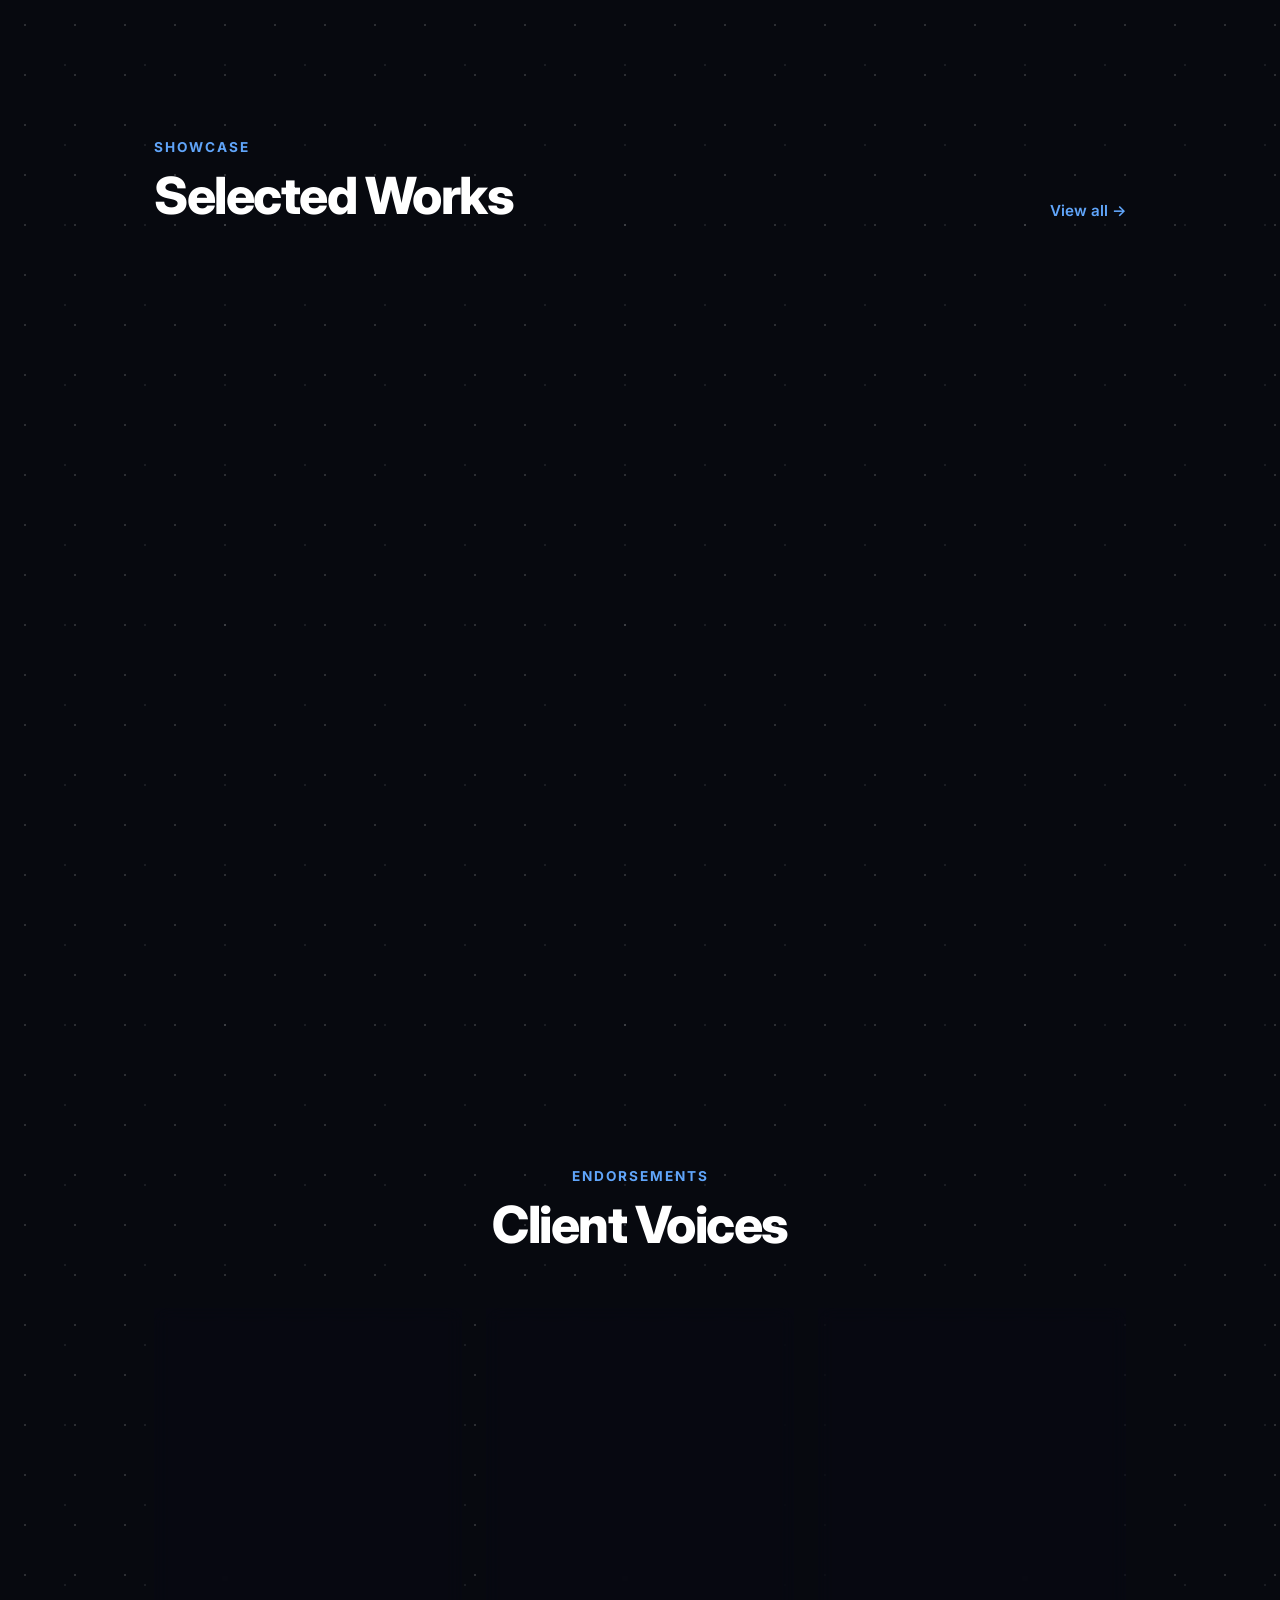
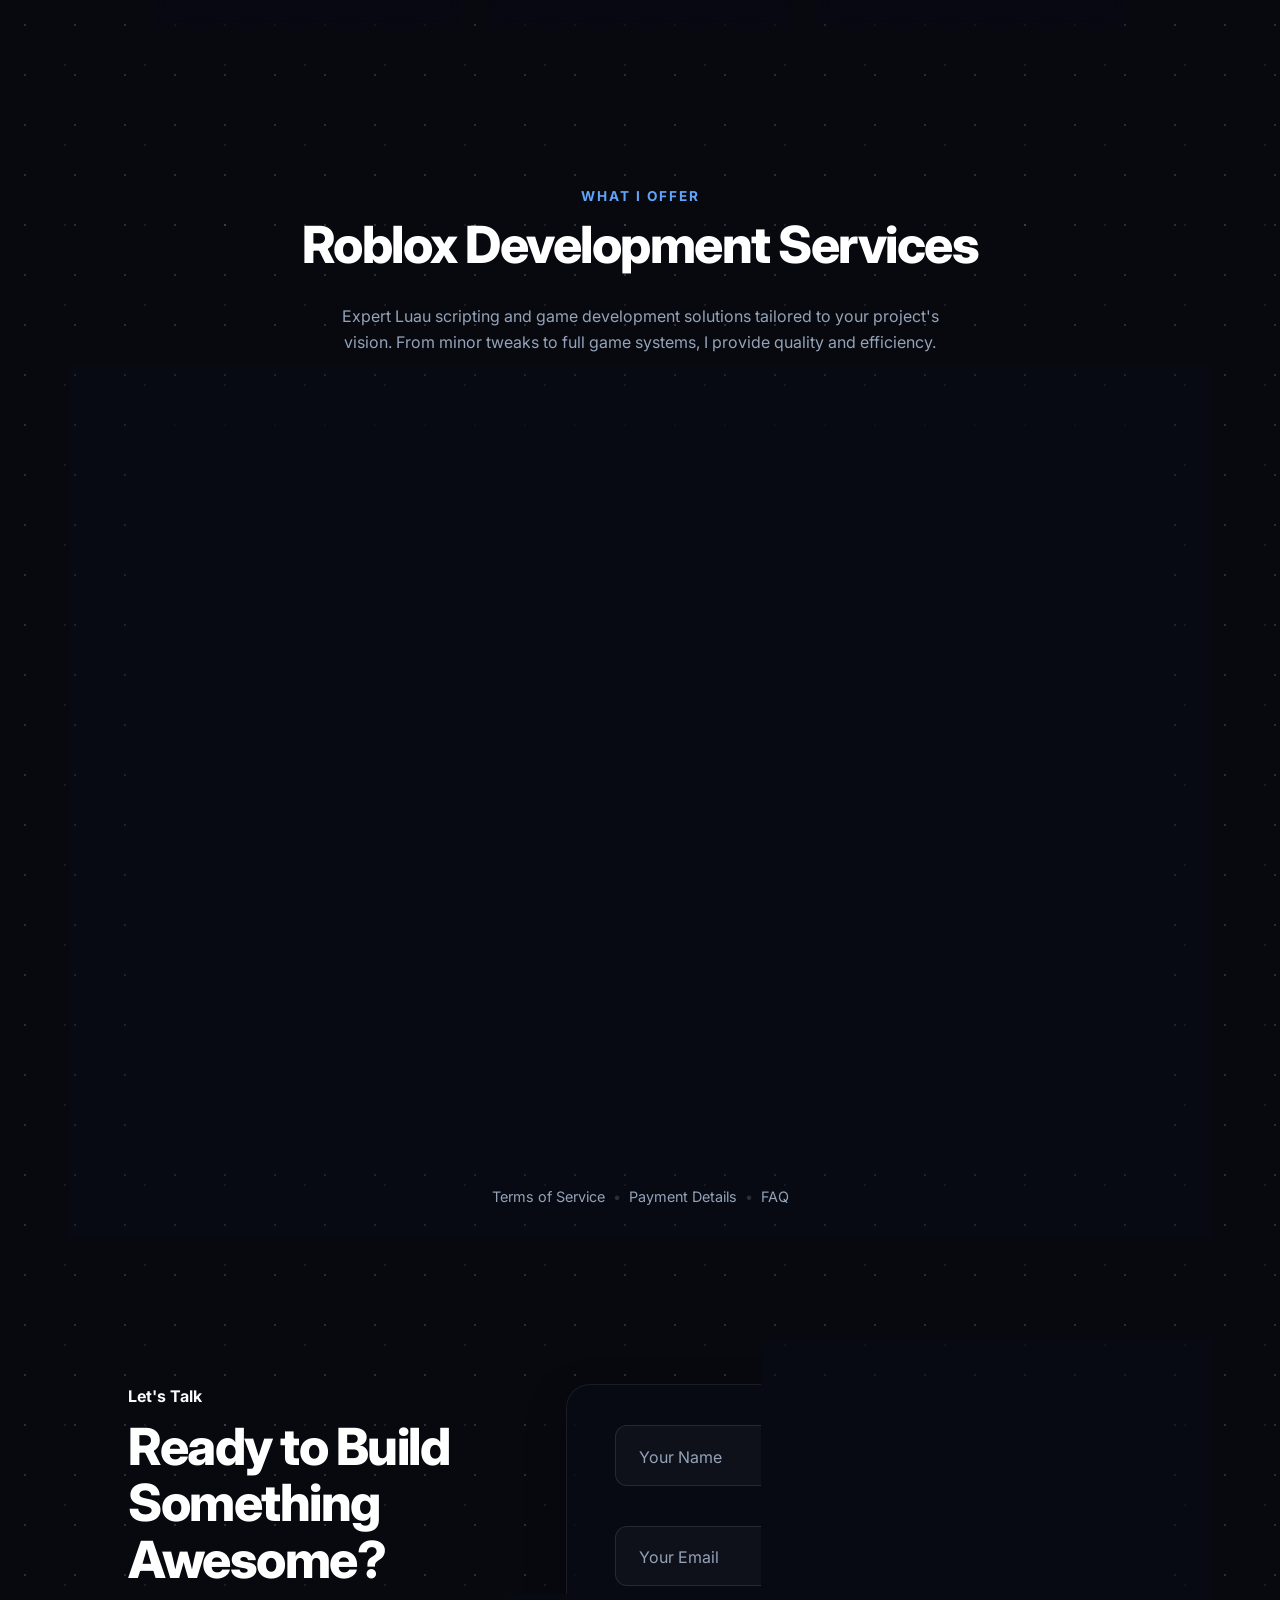
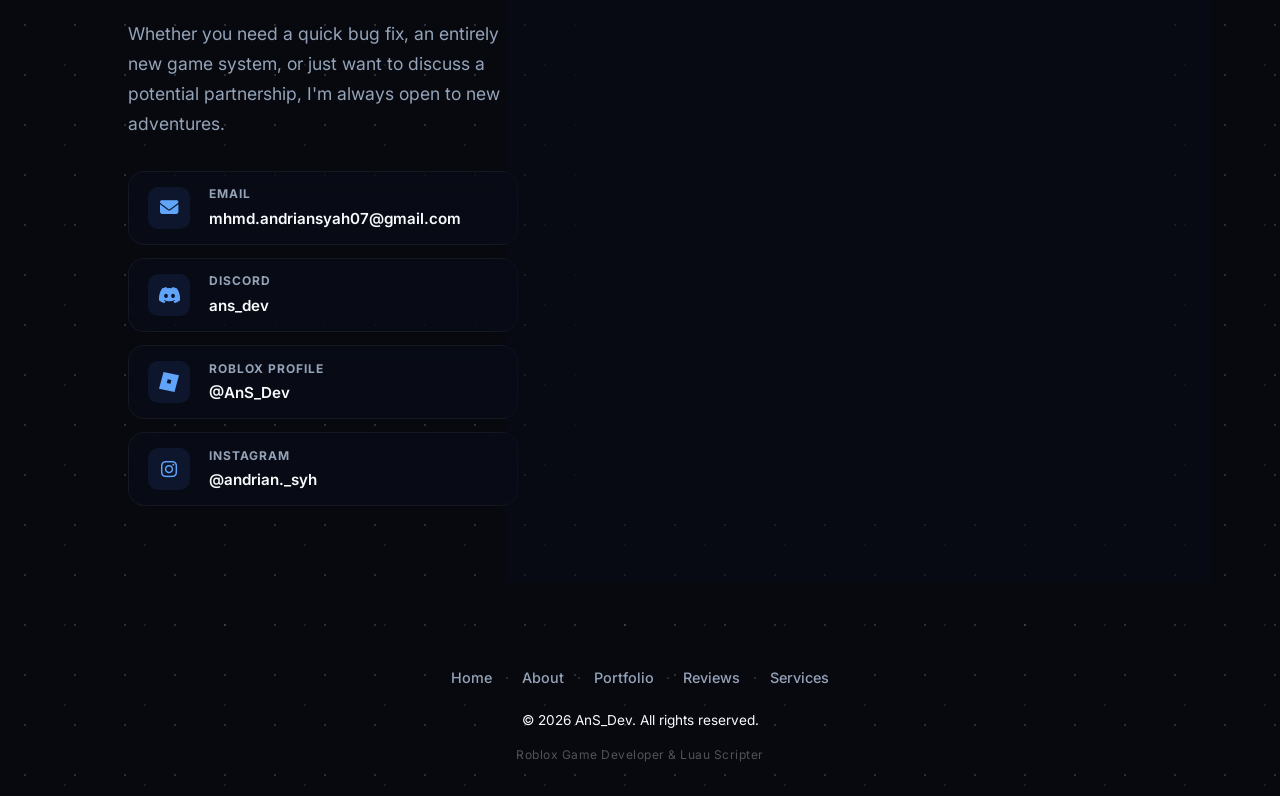
==== commit 466f9ad3: "refactor app.js" ====
--- a/index.html
+++ b/index.html
@@ -508,7 +508,12 @@
   <script src="https://cdnjs.cloudflare.com/ajax/libs/jspdf/2.5.1/jspdf.umd.min.js"></script>
 
   <script src="js/config.js"></script>
-  <script src="js/app.js"></script>
+  <script src="js/core.js"></script>
+  <script src="js/portfolio.js"></script>
+  <script src="js/testimonials.js"></script>
+  <script src="js/services.js"></script>
+  <script src="js/info-modal.js"></script>
+  <script src="js/contact.js"></script>
 </body>
 
 </html>
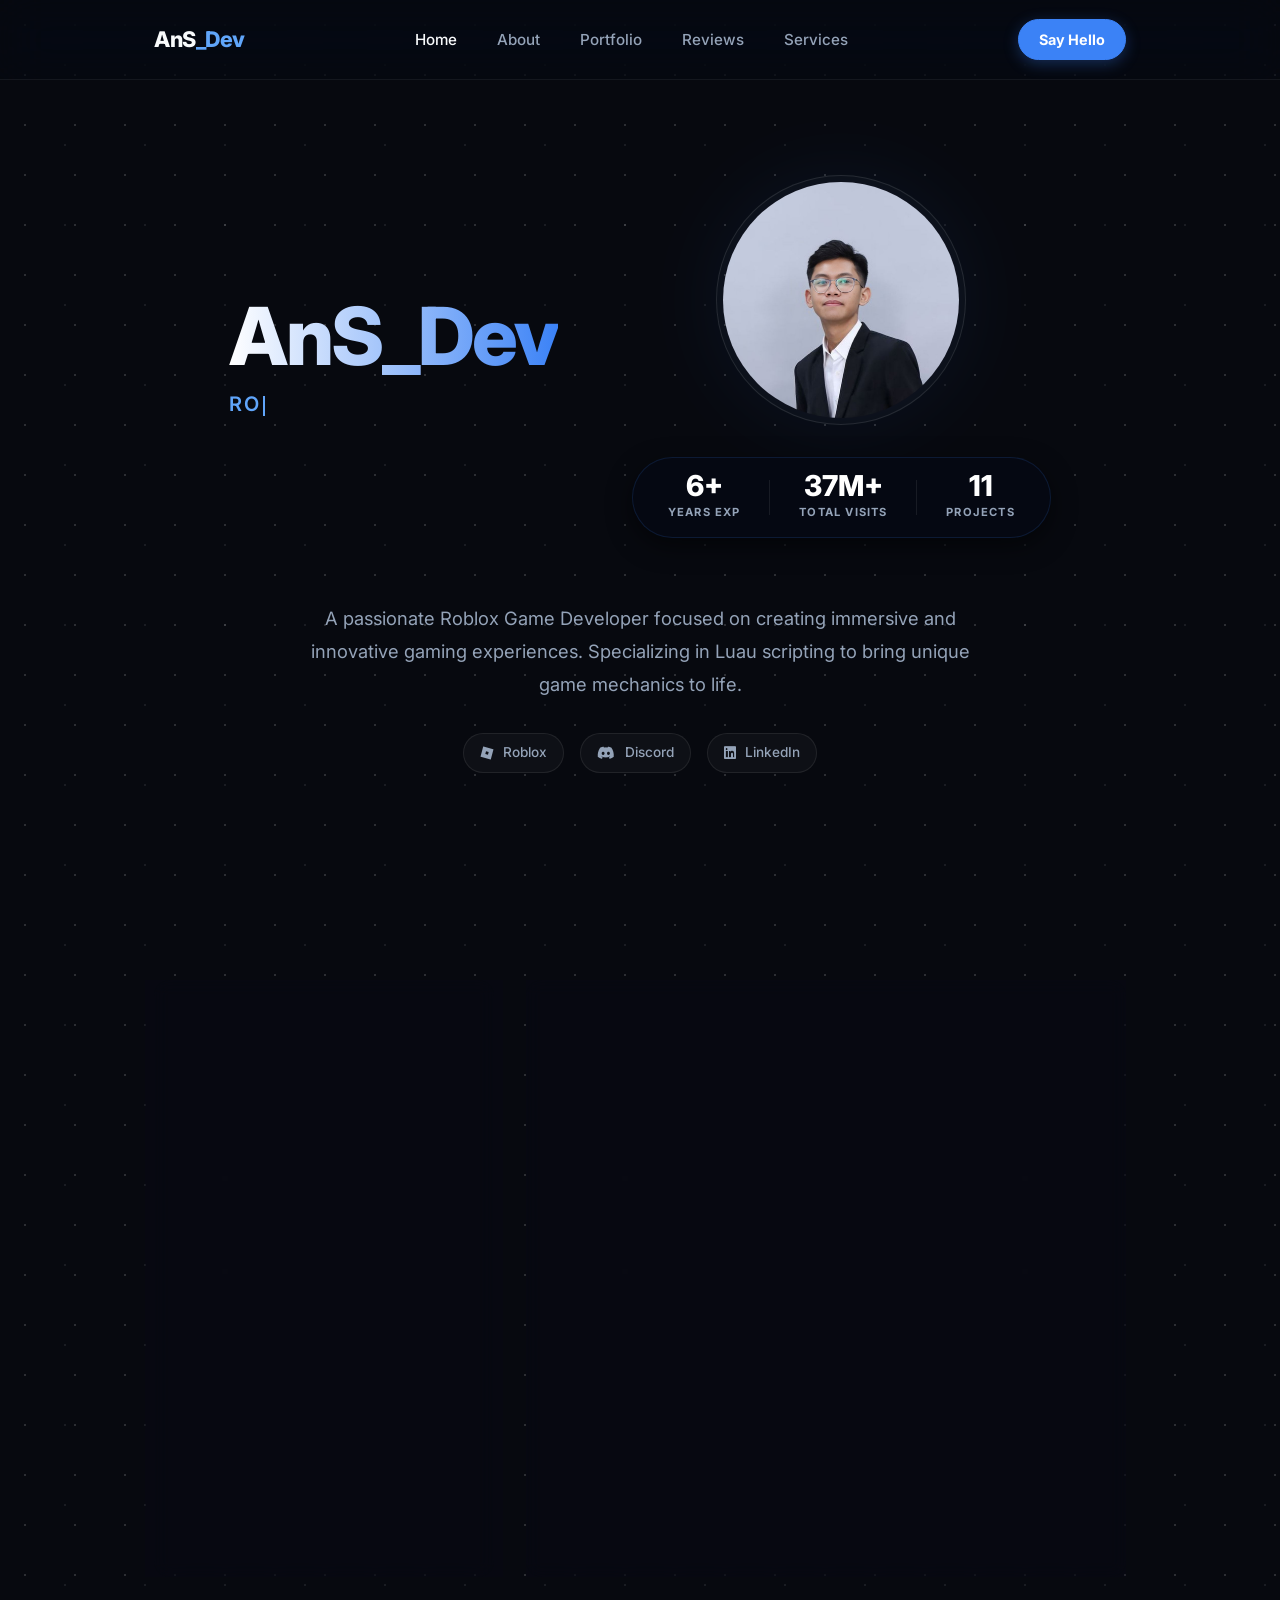
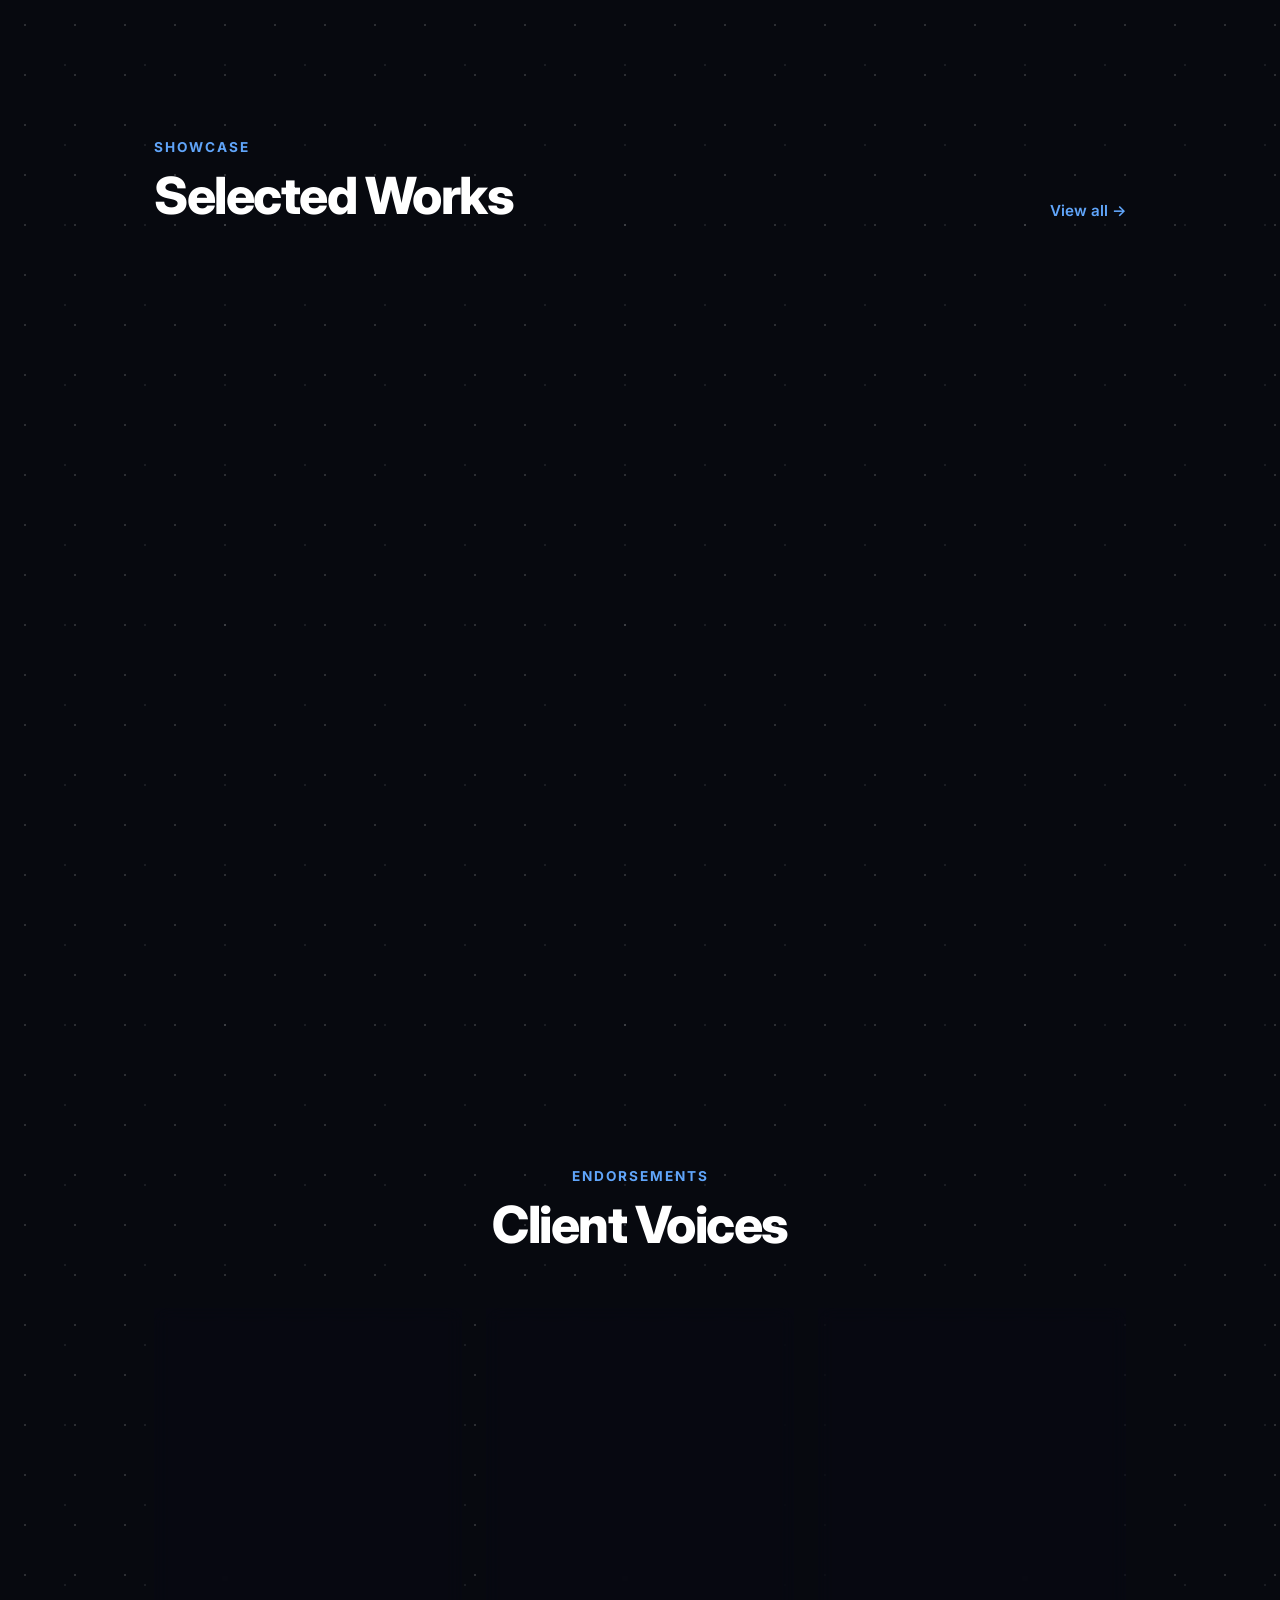
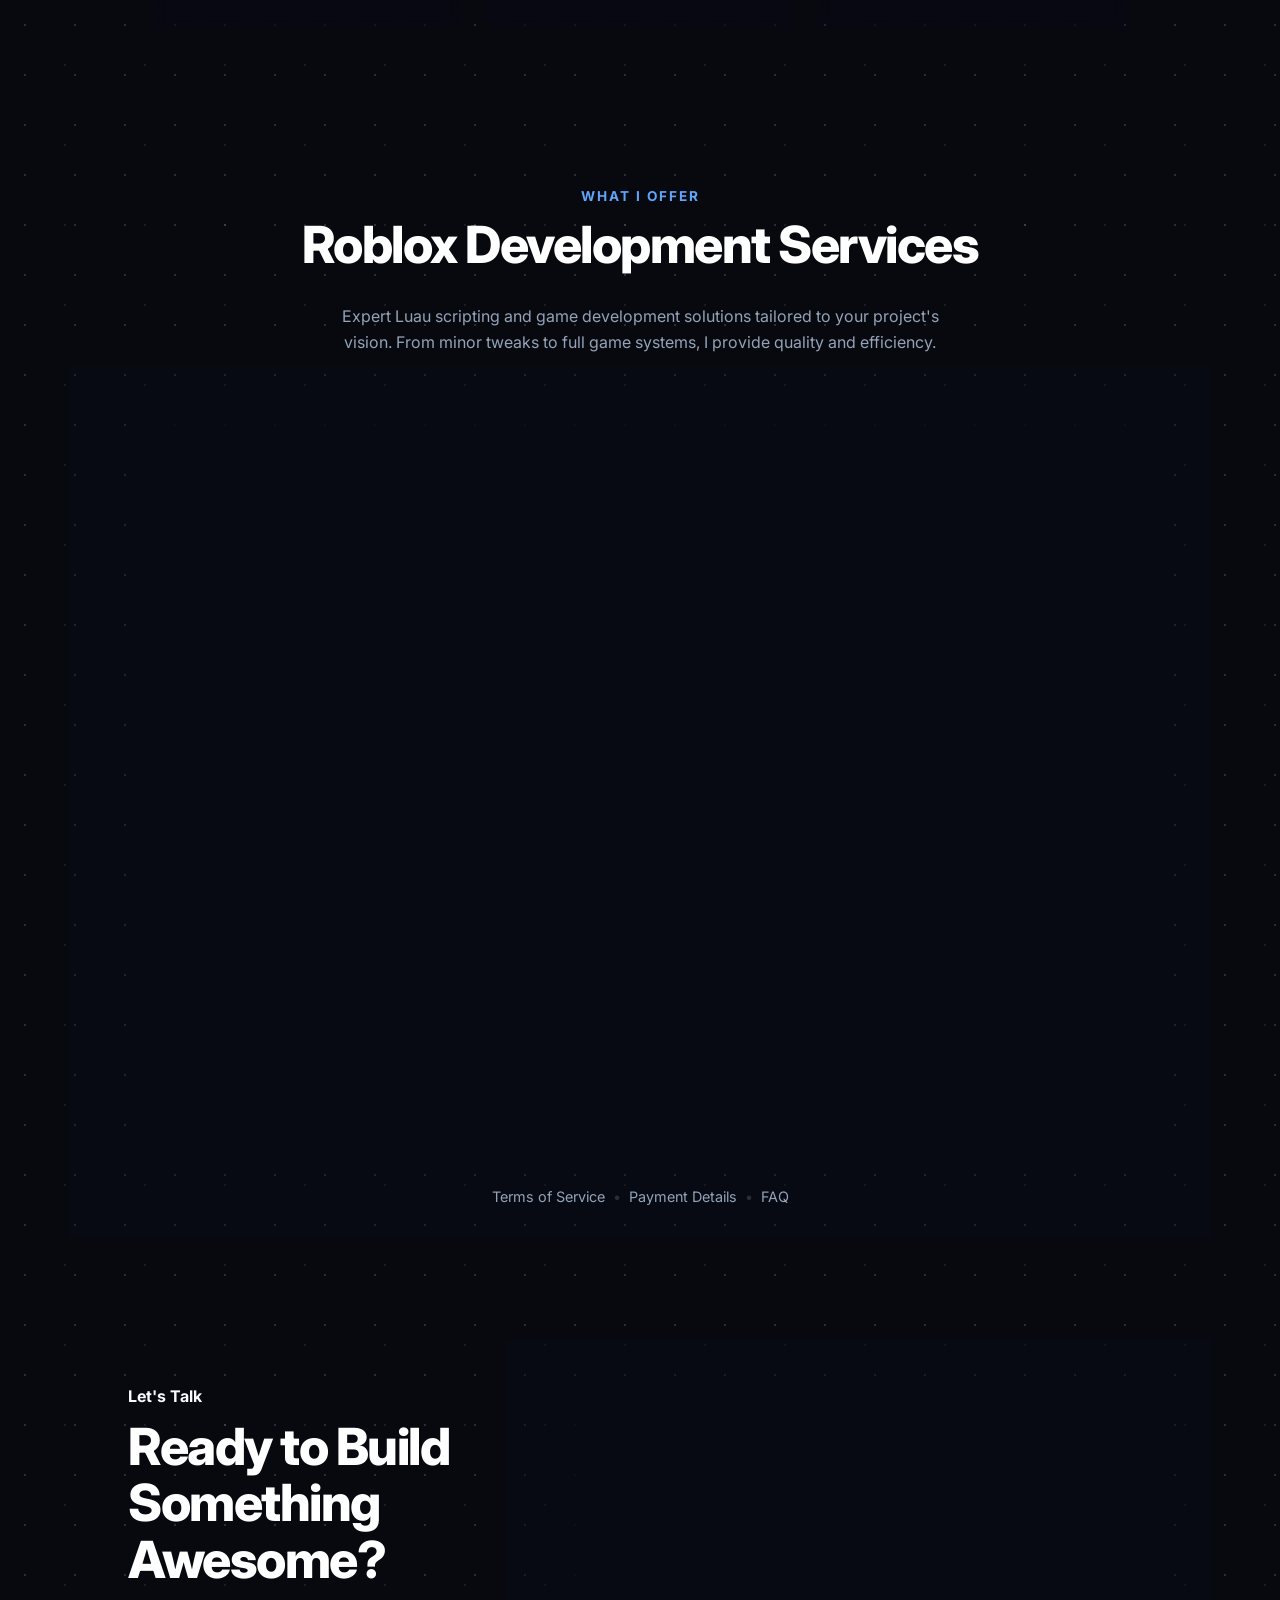
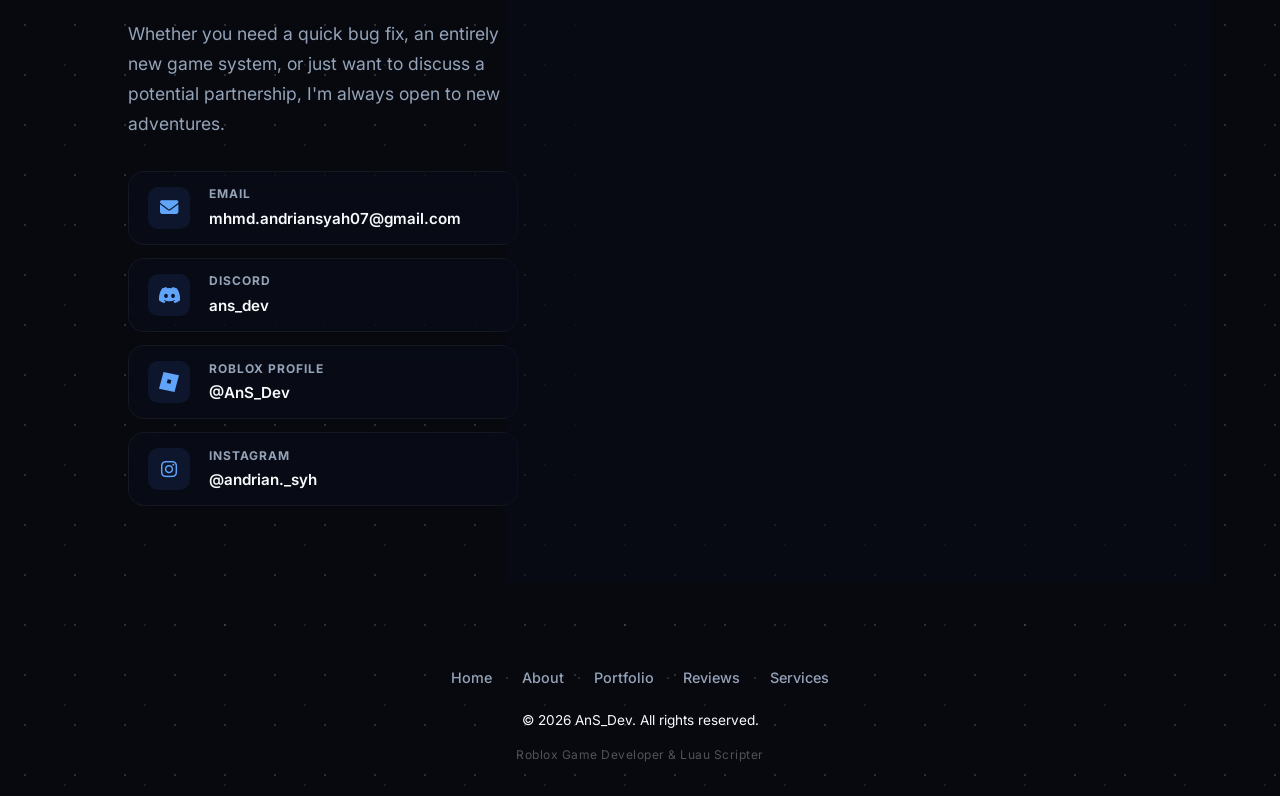
==== commit d7770110: "add metadata" ====
--- a/index.html
+++ b/index.html
@@ -5,6 +5,26 @@
   <meta charset="UTF-8">
   <meta name="viewport" content="width=device-width, initial-scale=1.0">
   <title>AnS_Dev | Roblox Developer</title>
+  <meta name="description"
+    content="AnS_Dev Portfolio. Showcasing Luau scripting, game development expertise, technical contributions, and professional services.">
+
+  <!-- Open Graph / Discord / WhatsApp -->
+  <meta property="og:type" content="website">
+  <meta property="og:url" content="https://ansdev.site/">
+  <meta property="og:title" content="AnS_Dev | Roblox Developer">
+  <meta property="og:description"
+    content="AnS_Dev Portfolio. Showcasing Luau scripting, game development expertise, technical contributions, and professional services.">
+  <meta property="og:image" content="https://ansdev.site/assets/images/hero-img.jpg">
+
+  <!-- Twitter -->
+  <meta property="twitter:card" content="summary_large_image">
+  <meta property="twitter:url" content="https://ansdev.site/">
+  <meta property="twitter:title" content="AnS_Dev | Roblox Developer">
+  <meta property="twitter:description"
+    content="AnS_Dev Portfolio. Showcasing Luau scripting, game development expertise, technical contributions, and professional services.">
+  <meta property="twitter:image" content="https://ansdev.site/assets/images/hero-img.jpg">
+  <meta name="theme-color" content="#3b82f6">
+
   <link rel="icon" type="image/jpeg" href="assets/images/fav-icon.webp">
 
   <link rel="preconnect" href="https://fonts.googleapis.com">
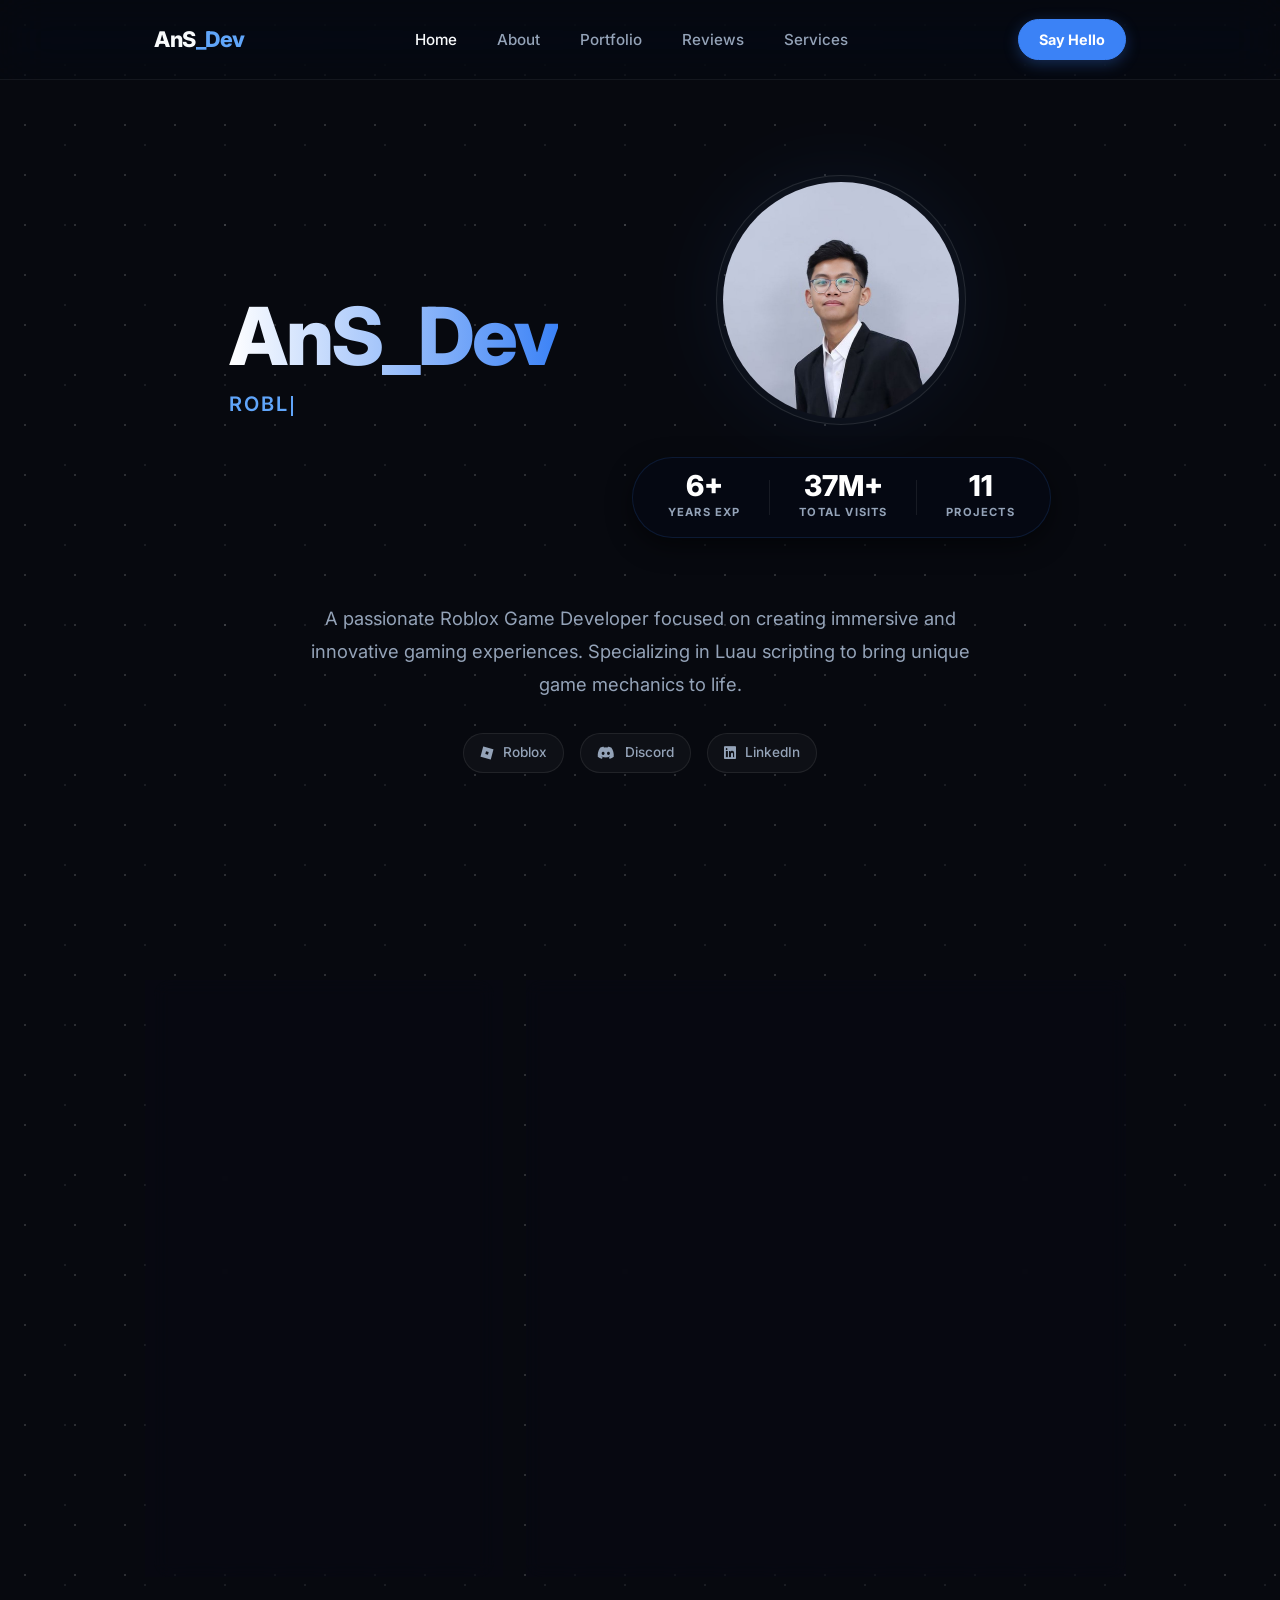
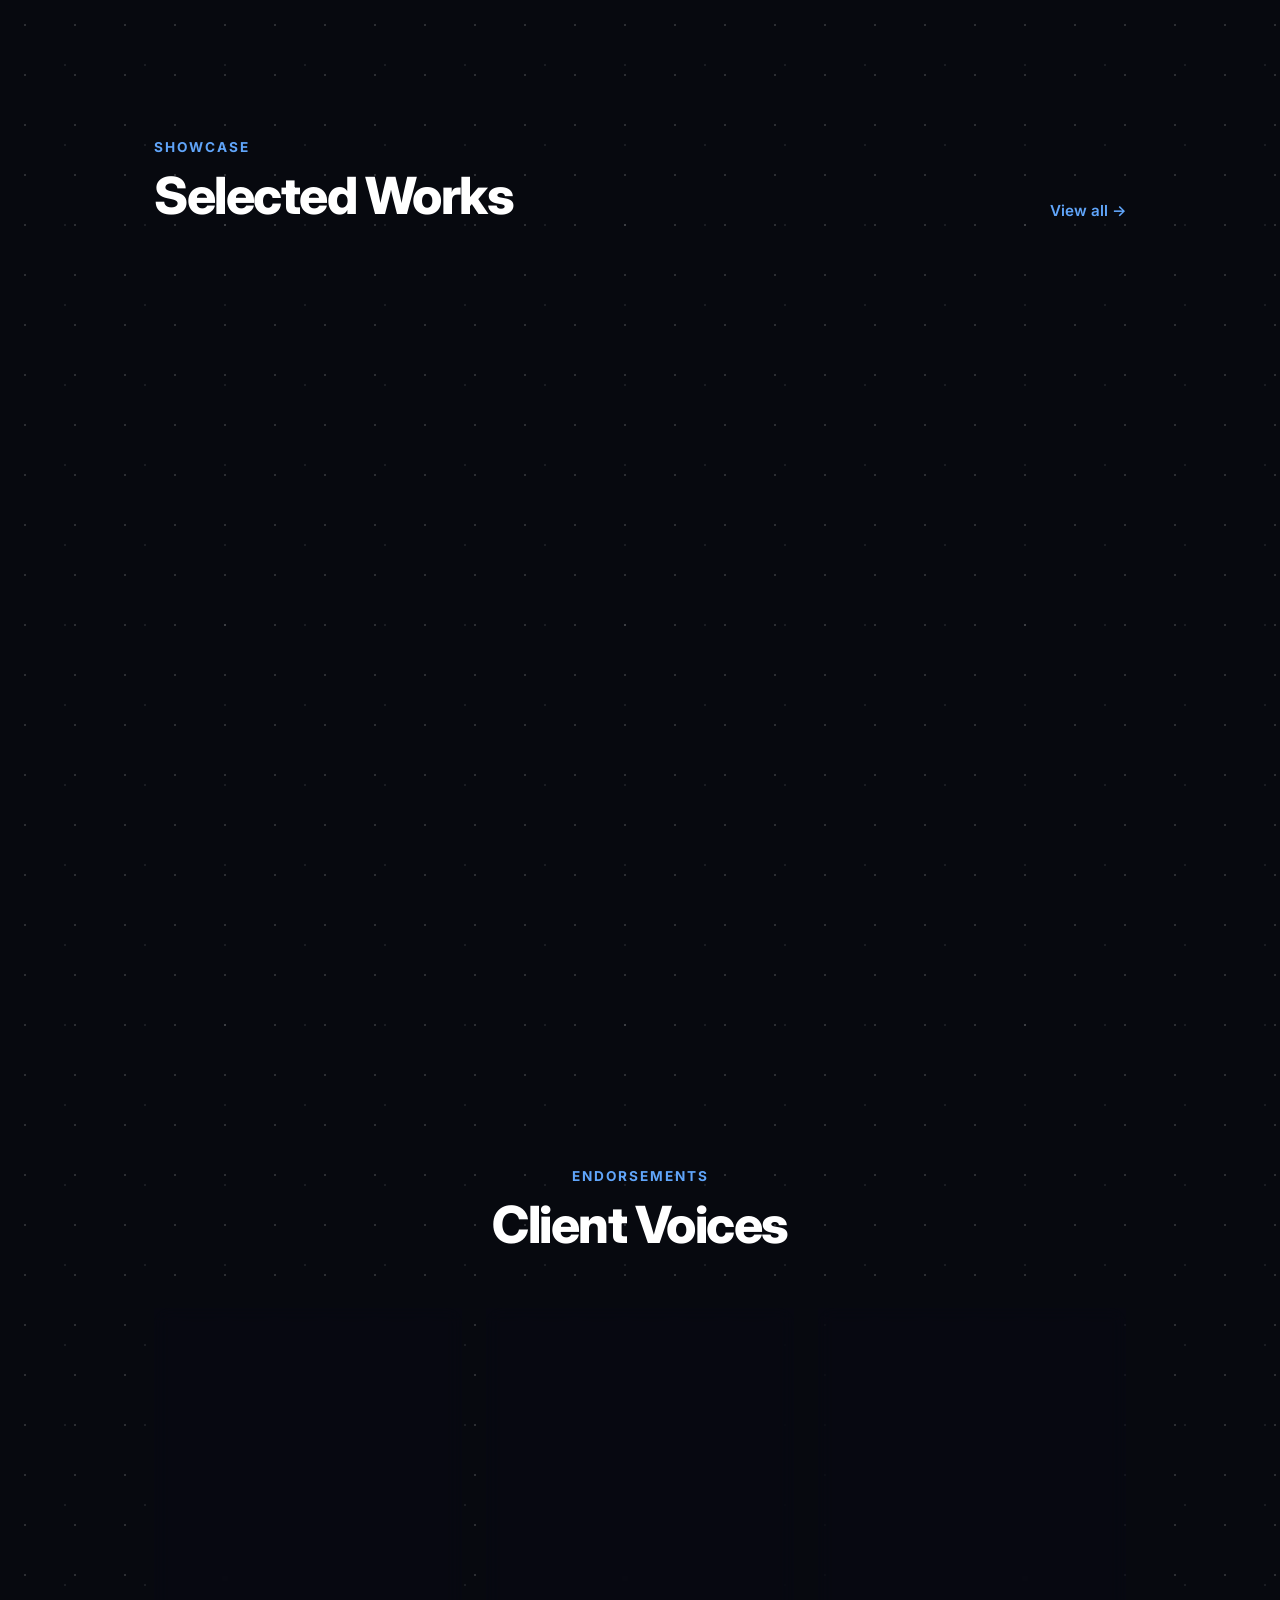
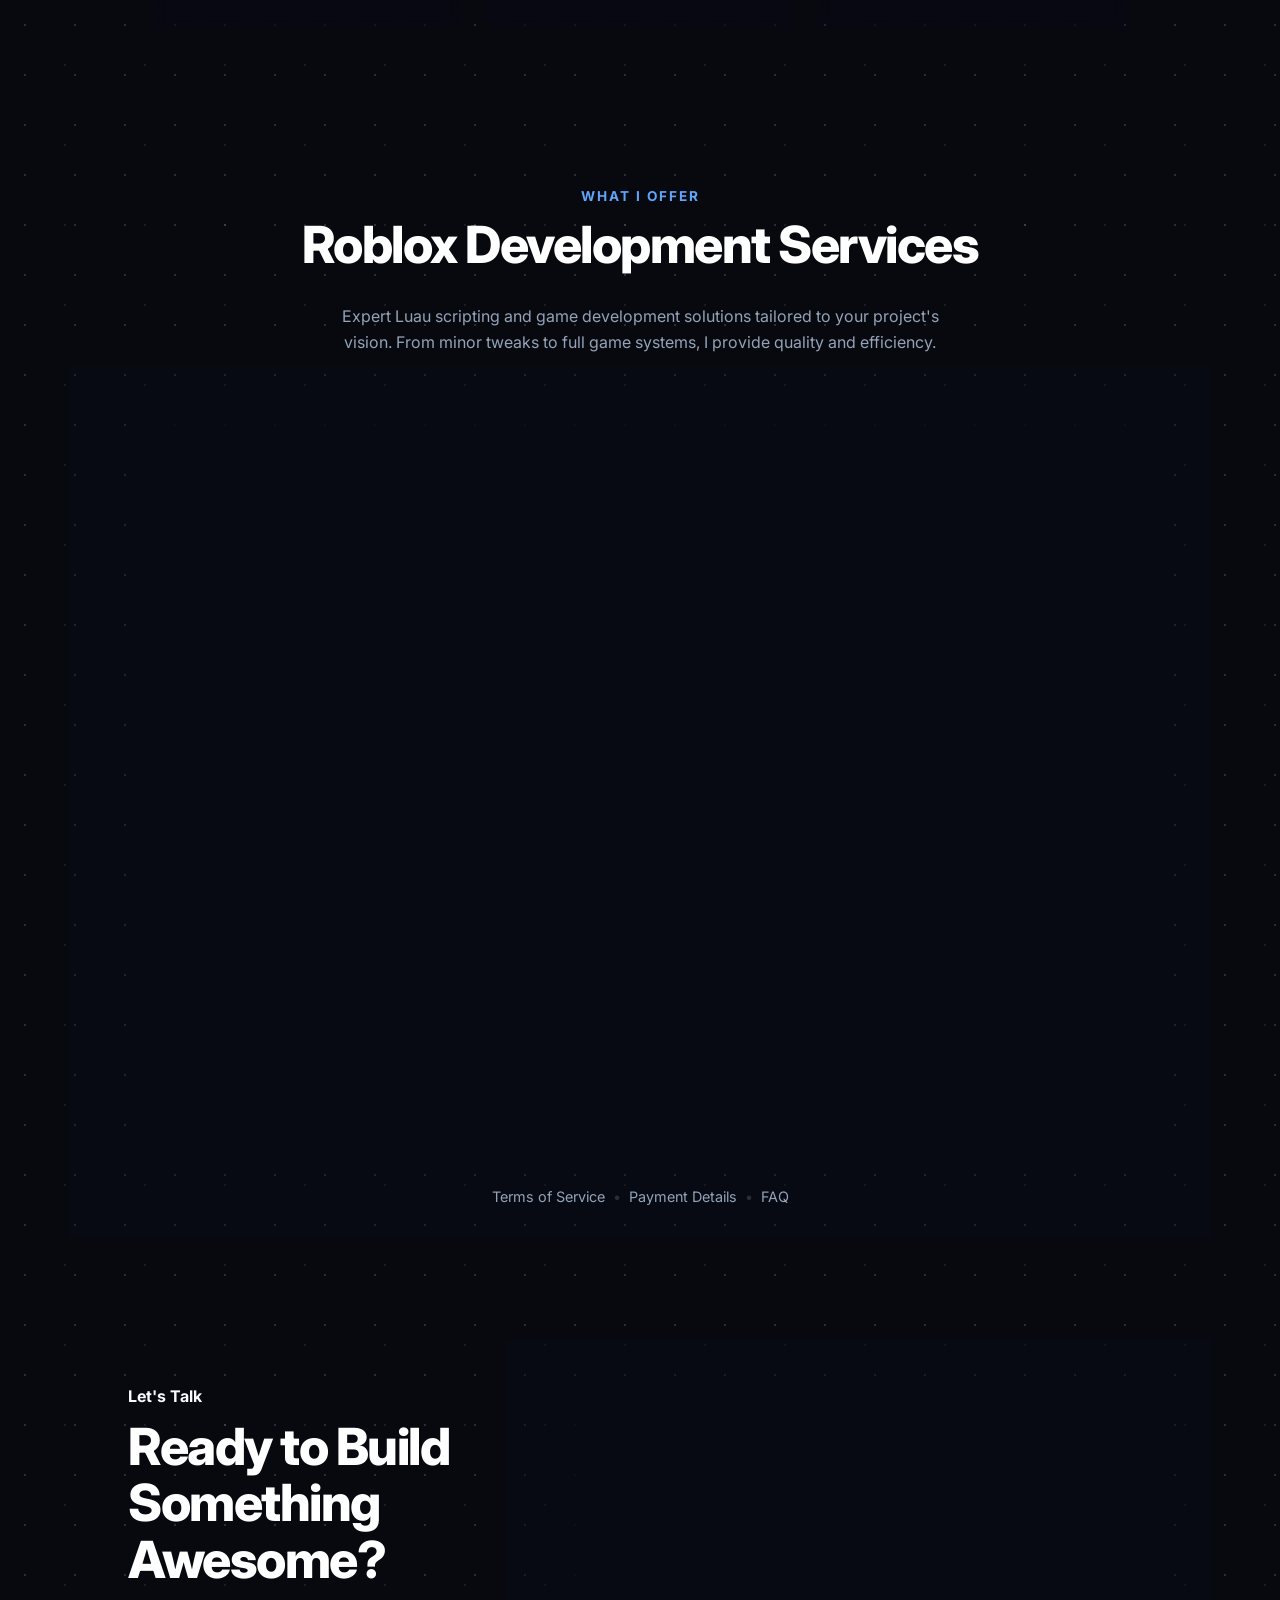
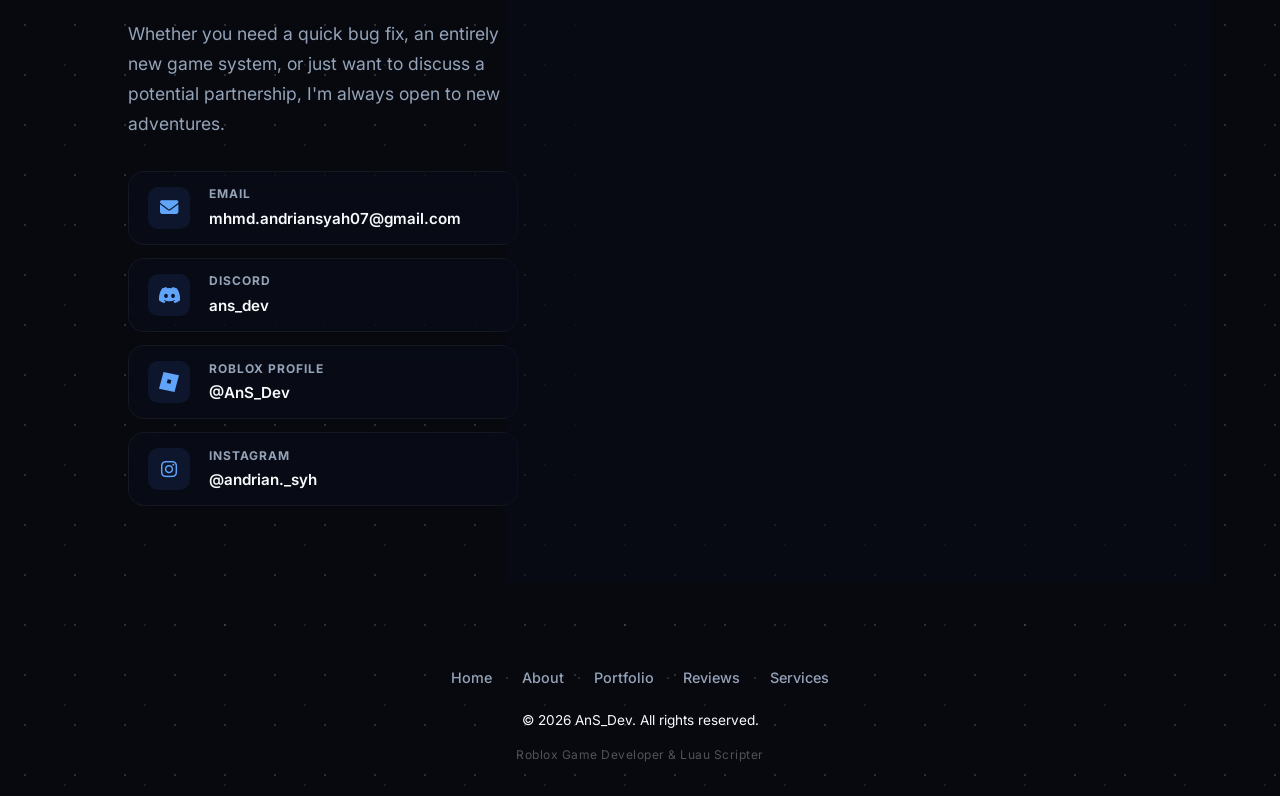
==== commit 0cc36076: "update index metadata" ====
--- a/index.html
+++ b/index.html
@@ -6,14 +6,14 @@
   <meta name="viewport" content="width=device-width, initial-scale=1.0">
   <title>AnS_Dev | Roblox Developer</title>
   <meta name="description"
-    content="AnS_Dev Portfolio. Showcasing Luau scripting, game development expertise, technical contributions, and professional services.">
+    content="Showcasing Luau scripting, game development expertise, technical contributions, and professional services.">
 
   <!-- Open Graph / Discord / WhatsApp -->
   <meta property="og:type" content="website">
   <meta property="og:url" content="https://ansdev.site/">
   <meta property="og:title" content="AnS_Dev | Roblox Developer">
   <meta property="og:description"
-    content="AnS_Dev Portfolio. Showcasing Luau scripting, game development expertise, technical contributions, and professional services.">
+    content="Showcasing Luau scripting, game development expertise, technical contributions, and professional services.">
   <meta property="og:image" content="https://ansdev.site/assets/images/hero-img.jpg">
 
   <!-- Twitter -->
@@ -21,7 +21,7 @@
   <meta property="twitter:url" content="https://ansdev.site/">
   <meta property="twitter:title" content="AnS_Dev | Roblox Developer">
   <meta property="twitter:description"
-    content="AnS_Dev Portfolio. Showcasing Luau scripting, game development expertise, technical contributions, and professional services.">
+    content="Showcasing Luau scripting, game development expertise, technical contributions, and professional services.">
   <meta property="twitter:image" content="https://ansdev.site/assets/images/hero-img.jpg">
   <meta name="theme-color" content="#3b82f6">
 
